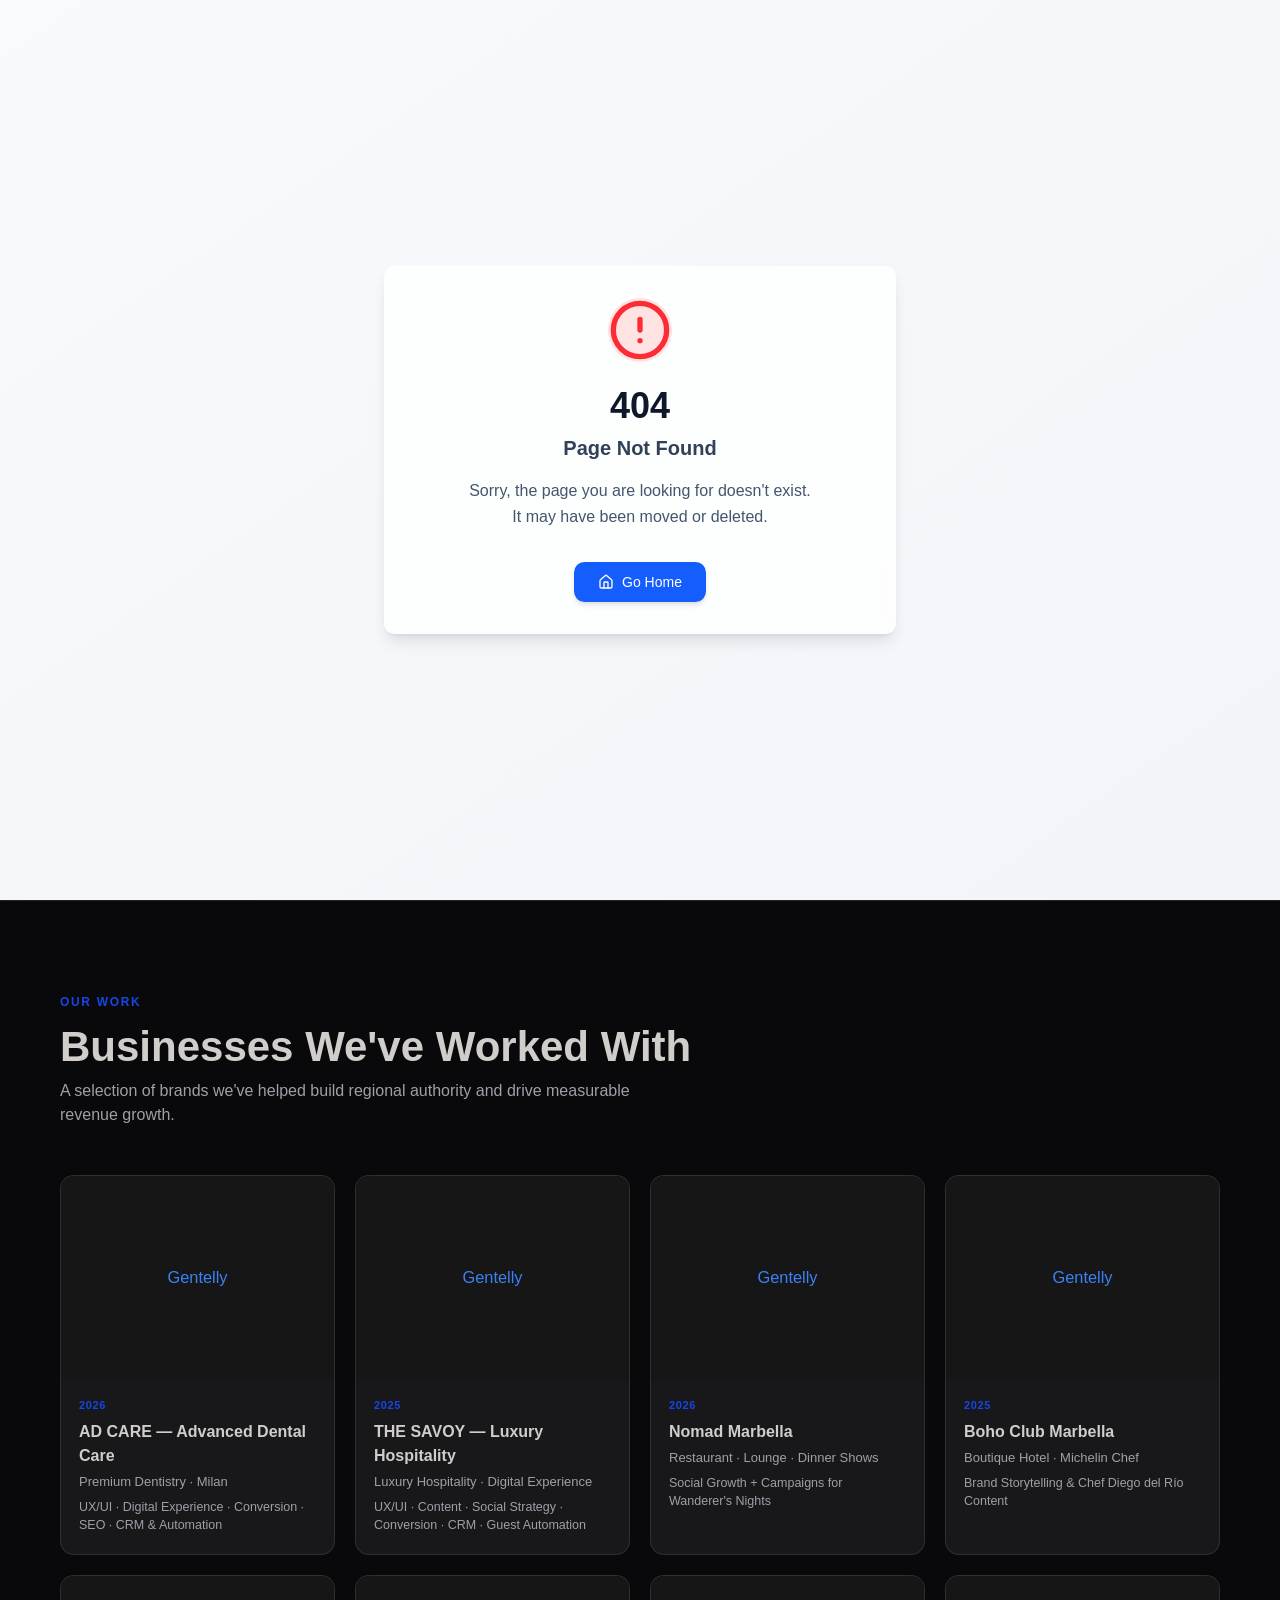
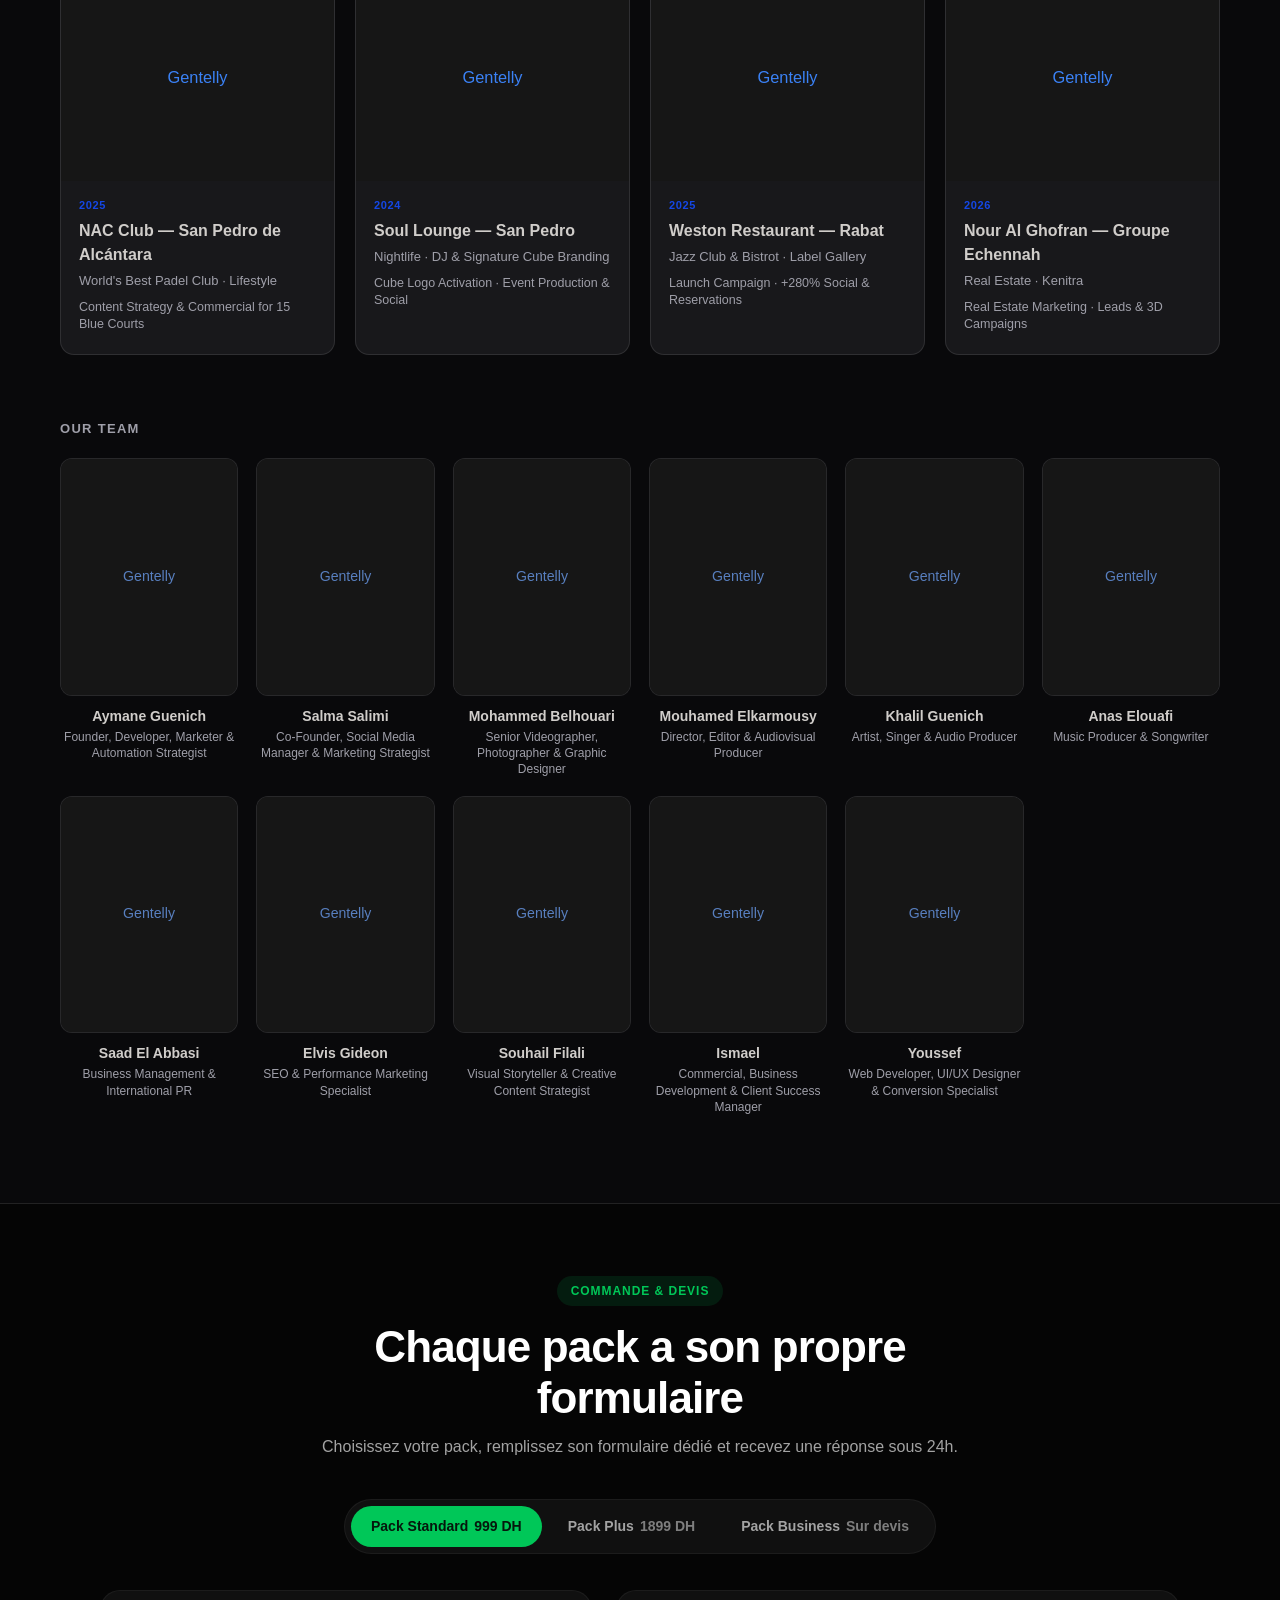
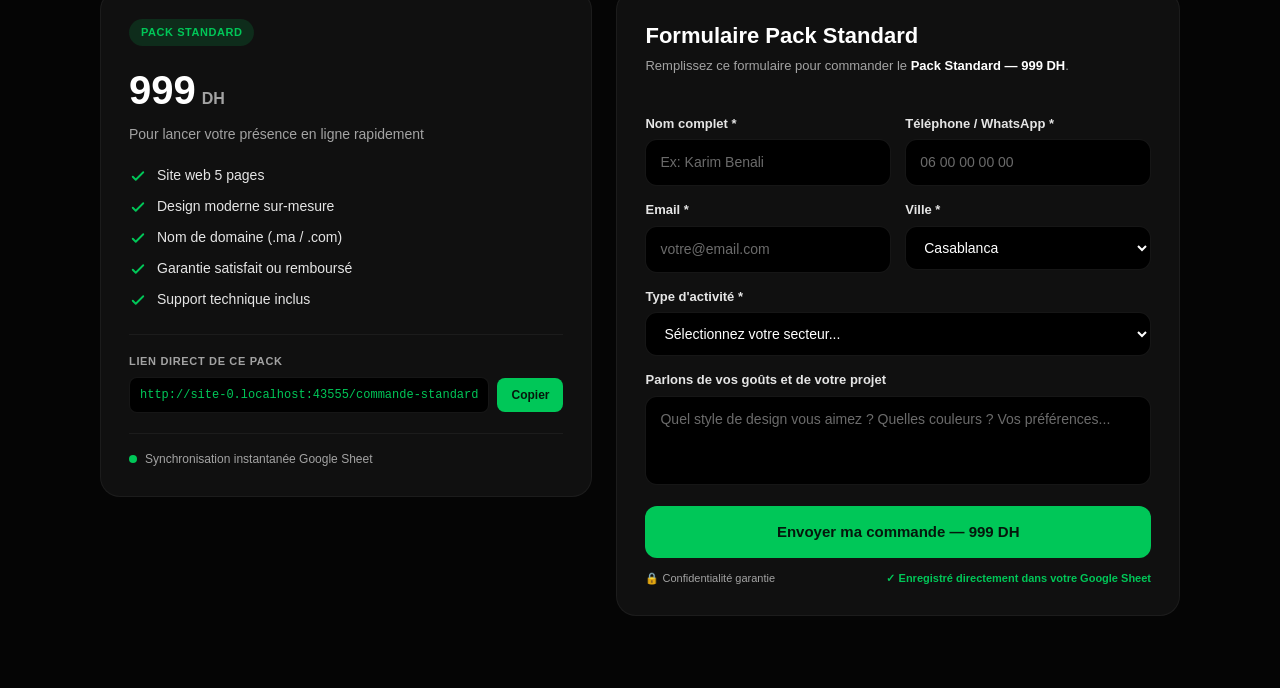
==== index.html @ 09209664 "Restore original Gentelly site design; add Portfolio & Team section (clients worked with + team memb" ====
<!doctype html>
<html lang="en">

  <head>
    <meta charset="UTF-8" />
    <meta
      name="viewport"
      content="width=device-width, initial-scale=1.0, maximum-scale=1" />
    <title>Gentelly | Regional Authority. Strategic Defense. Revenue Growth.</title>
    <meta name="description" content="Gentelly creates data-driven growth systems that help brands build regional authority and generate sustainable revenue." />
    <meta name="robots" content="index, follow" />
    <meta name="theme-color" content="#000000" />
    <link rel="canonical" href="https://gentelly.com/" data-gentelly-canonical="true" />

    <meta property="og:type" content="website" />
    <meta property="og:site_name" content="Gentelly" />
    <meta property="og:title" content="Gentelly | Regional Authority. Strategic Defense. Revenue Growth." />
    <meta property="og:description" content="Gentelly creates data-driven growth systems that help brands build regional authority and generate sustainable revenue." />
    <meta property="og:url" content="https://gentelly.com/" />
    <meta property="og:image" content="https://i.postimg.cc/6qsFKk1S/Design-sans-titre-(7).png" />

    <meta name="twitter:card" content="summary_large_image" />
    <meta name="twitter:title" content="Gentelly | Regional Authority. Strategic Defense. Revenue Growth." />
    <meta name="twitter:description" content="Gentelly creates data-driven growth systems that help brands build regional authority and generate sustainable revenue." />
    <meta name="twitter:image" content="https://i.postimg.cc/6qsFKk1S/Design-sans-titre-(7).png" />
    <script type="module" crossorigin src="/assets/index-enjgm6hn.js"></script>
    <link rel="stylesheet" crossorigin href="/assets/index-dgyjicn0.css">
    <link rel="stylesheet" href="/assets/commande.css">
    <link rel="stylesheet" href="/assets/gentelly-work.css">
  </head>

  <body>
    <div id="root"></div>
    <section id="gentelly-work">
      <div class="gw-inner">
        <span class="gw-eyebrow">Our Work</span>
        <h2>Businesses We've Worked With</h2>
        <p class="gw-sub">A selection of brands we've helped build regional authority and drive measurable revenue growth.</p>

        <div class="gw-portfolio-grid">
        <div class="gw-card">
          <div class="gw-card-img-wrap"><img src="https://placehold.co/800x600/17171a/9a9791?text=AD+CARE" alt="AD CARE — Advanced Dental Care" loading="lazy" referrerpolicy="no-referrer" onerror="this.onerror=null;this.src='data:image/svg+xml;utf8,%3Csvg xmlns=%22http://www.w3.org/2000/svg%22 width=%22400%22 height=%22400%22%3E%3Crect width=%22100%25%22 height=%22100%25%22 fill=%22%23161616%22/%3E%3Ctext x=%2250%25%22 y=%2250%25%22 fill=%22%233b82f6%22 font-family=%22sans-serif%22 font-size=%2224%22 text-anchor=%22middle%22 dominant-baseline=%22middle%22%3EGentelly%3C/text%3E%3C/svg%3E'" /></div>
          <div class="gw-card-body">
            <div class="gw-card-year">2026</div>
            <div class="gw-card-title">AD CARE — Advanced Dental Care</div>
            <div class="gw-card-category">Premium Dentistry · Milan</div>
            <div class="gw-card-result">UX/UI · Digital Experience · Conversion · SEO · CRM & Automation</div>
          </div>
        </div>
        <div class="gw-card">
          <div class="gw-card-img-wrap"><img src="https://drive.google.com/thumbnail?id=1fZjy1m8aOh2PmqhVRNoqa3xJN7rvN4kx&sz=w1200" alt="THE SAVOY — Luxury Hospitality" loading="lazy" referrerpolicy="no-referrer" onerror="this.onerror=null;this.src='data:image/svg+xml;utf8,%3Csvg xmlns=%22http://www.w3.org/2000/svg%22 width=%22400%22 height=%22400%22%3E%3Crect width=%22100%25%22 height=%22100%25%22 fill=%22%23161616%22/%3E%3Ctext x=%2250%25%22 y=%2250%25%22 fill=%22%233b82f6%22 font-family=%22sans-serif%22 font-size=%2224%22 text-anchor=%22middle%22 dominant-baseline=%22middle%22%3EGentelly%3C/text%3E%3C/svg%3E'" /></div>
          <div class="gw-card-body">
            <div class="gw-card-year">2025</div>
            <div class="gw-card-title">THE SAVOY — Luxury Hospitality</div>
            <div class="gw-card-category">Luxury Hospitality · Digital Experience</div>
            <div class="gw-card-result">UX/UI · Content · Social Strategy · Conversion · CRM · Guest Automation</div>
          </div>
        </div>
        <div class="gw-card">
          <div class="gw-card-img-wrap"><img src="https://drive.google.com/thumbnail?id=1CjN8Ij_5CdhzCQG6URtj4wXSC9aKRxpv&sz=w1200" alt="Nomad Marbella" loading="lazy" referrerpolicy="no-referrer" onerror="this.onerror=null;this.src='data:image/svg+xml;utf8,%3Csvg xmlns=%22http://www.w3.org/2000/svg%22 width=%22400%22 height=%22400%22%3E%3Crect width=%22100%25%22 height=%22100%25%22 fill=%22%23161616%22/%3E%3Ctext x=%2250%25%22 y=%2250%25%22 fill=%22%233b82f6%22 font-family=%22sans-serif%22 font-size=%2224%22 text-anchor=%22middle%22 dominant-baseline=%22middle%22%3EGentelly%3C/text%3E%3C/svg%3E'" /></div>
          <div class="gw-card-body">
            <div class="gw-card-year">2026</div>
            <div class="gw-card-title">Nomad Marbella</div>
            <div class="gw-card-category">Restaurant · Lounge · Dinner Shows</div>
            <div class="gw-card-result">Social Growth + Campaigns for Wanderer's Nights</div>
          </div>
        </div>
        <div class="gw-card">
          <div class="gw-card-img-wrap"><img src="https://drive.google.com/thumbnail?id=1JWAhGH8W5iexK4iSLkK_eW5RaS-ylxMM&sz=w1200" alt="Boho Club Marbella" loading="lazy" referrerpolicy="no-referrer" onerror="this.onerror=null;this.src='data:image/svg+xml;utf8,%3Csvg xmlns=%22http://www.w3.org/2000/svg%22 width=%22400%22 height=%22400%22%3E%3Crect width=%22100%25%22 height=%22100%25%22 fill=%22%23161616%22/%3E%3Ctext x=%2250%25%22 y=%2250%25%22 fill=%22%233b82f6%22 font-family=%22sans-serif%22 font-size=%2224%22 text-anchor=%22middle%22 dominant-baseline=%22middle%22%3EGentelly%3C/text%3E%3C/svg%3E'" /></div>
          <div class="gw-card-body">
            <div class="gw-card-year">2025</div>
            <div class="gw-card-title">Boho Club Marbella</div>
            <div class="gw-card-category">Boutique Hotel · Michelin Chef</div>
            <div class="gw-card-result">Brand Storytelling & Chef Diego del Río Content</div>
          </div>
        </div>
        <div class="gw-card">
          <div class="gw-card-img-wrap"><img src="https://drive.google.com/thumbnail?id=1kgHRdEJ6XZOaspn-hmMfgbQbRavtfqf3&sz=w1200" alt="NAC Club — San Pedro de Alcántara" loading="lazy" referrerpolicy="no-referrer" onerror="this.onerror=null;this.src='data:image/svg+xml;utf8,%3Csvg xmlns=%22http://www.w3.org/2000/svg%22 width=%22400%22 height=%22400%22%3E%3Crect width=%22100%25%22 height=%22100%25%22 fill=%22%23161616%22/%3E%3Ctext x=%2250%25%22 y=%2250%25%22 fill=%22%233b82f6%22 font-family=%22sans-serif%22 font-size=%2224%22 text-anchor=%22middle%22 dominant-baseline=%22middle%22%3EGentelly%3C/text%3E%3C/svg%3E'" /></div>
          <div class="gw-card-body">
            <div class="gw-card-year">2025</div>
            <div class="gw-card-title">NAC Club — San Pedro de Alcántara</div>
            <div class="gw-card-category">World's Best Padel Club · Lifestyle</div>
            <div class="gw-card-result">Content Strategy & Commercial for 15 Blue Courts</div>
          </div>
        </div>
        <div class="gw-card">
          <div class="gw-card-img-wrap"><img src="https://drive.google.com/thumbnail?id=1VdTF92Ykar-9dTr4lS1VMj7hAD4lz8Y1&sz=w1200" alt="Soul Lounge — San Pedro" loading="lazy" referrerpolicy="no-referrer" onerror="this.onerror=null;this.src='data:image/svg+xml;utf8,%3Csvg xmlns=%22http://www.w3.org/2000/svg%22 width=%22400%22 height=%22400%22%3E%3Crect width=%22100%25%22 height=%22100%25%22 fill=%22%23161616%22/%3E%3Ctext x=%2250%25%22 y=%2250%25%22 fill=%22%233b82f6%22 font-family=%22sans-serif%22 font-size=%2224%22 text-anchor=%22middle%22 dominant-baseline=%22middle%22%3EGentelly%3C/text%3E%3C/svg%3E'" /></div>
          <div class="gw-card-body">
            <div class="gw-card-year">2024</div>
            <div class="gw-card-title">Soul Lounge — San Pedro</div>
            <div class="gw-card-category">Nightlife · DJ & Signature Cube Branding</div>
            <div class="gw-card-result">Cube Logo Activation · Event Production & Social</div>
          </div>
        </div>
        <div class="gw-card">
          <div class="gw-card-img-wrap"><img src="https://placehold.co/800x600/17171a/9a9791?text=Weston" alt="Weston Restaurant — Rabat" loading="lazy" referrerpolicy="no-referrer" onerror="this.onerror=null;this.src='data:image/svg+xml;utf8,%3Csvg xmlns=%22http://www.w3.org/2000/svg%22 width=%22400%22 height=%22400%22%3E%3Crect width=%22100%25%22 height=%22100%25%22 fill=%22%23161616%22/%3E%3Ctext x=%2250%25%22 y=%2250%25%22 fill=%22%233b82f6%22 font-family=%22sans-serif%22 font-size=%2224%22 text-anchor=%22middle%22 dominant-baseline=%22middle%22%3EGentelly%3C/text%3E%3C/svg%3E'" /></div>
          <div class="gw-card-body">
            <div class="gw-card-year">2025</div>
            <div class="gw-card-title">Weston Restaurant — Rabat</div>
            <div class="gw-card-category">Jazz Club & Bistrot · Label Gallery</div>
            <div class="gw-card-result">Launch Campaign · +280% Social & Reservations</div>
          </div>
        </div>
        <div class="gw-card">
          <div class="gw-card-img-wrap"><img src="https://placehold.co/800x600/17171a/9a9791?text=Nour+Al+Ghofran" alt="Nour Al Ghofran — Groupe Echennah" loading="lazy" referrerpolicy="no-referrer" onerror="this.onerror=null;this.src='data:image/svg+xml;utf8,%3Csvg xmlns=%22http://www.w3.org/2000/svg%22 width=%22400%22 height=%22400%22%3E%3Crect width=%22100%25%22 height=%22100%25%22 fill=%22%23161616%22/%3E%3Ctext x=%2250%25%22 y=%2250%25%22 fill=%22%233b82f6%22 font-family=%22sans-serif%22 font-size=%2224%22 text-anchor=%22middle%22 dominant-baseline=%22middle%22%3EGentelly%3C/text%3E%3C/svg%3E'" /></div>
          <div class="gw-card-body">
            <div class="gw-card-year">2026</div>
            <div class="gw-card-title">Nour Al Ghofran — Groupe Echennah</div>
            <div class="gw-card-category">Real Estate · Kenitra</div>
            <div class="gw-card-result">Real Estate Marketing · Leads & 3D Campaigns</div>
          </div>
        </div>
        </div>

        <div class="gw-section-label" style="margin-top:64px;">Our Team</div>
        <div class="gw-team-grid">
        <div class="gw-team-card">
          <div class="gw-team-photo-wrap"><img src="https://drive.google.com/thumbnail?id=1ZqdxSysmRbHSYN3exCYmg8ISC1XQk25S&sz=w800" alt="Aymane Guenich" loading="lazy" referrerpolicy="no-referrer" onerror="this.onerror=null;this.src='data:image/svg+xml;utf8,%3Csvg xmlns=%22http://www.w3.org/2000/svg%22 width=%22400%22 height=%22400%22%3E%3Crect width=%22100%25%22 height=%22100%25%22 fill=%22%23161616%22/%3E%3Ctext x=%2250%25%22 y=%2250%25%22 fill=%22%233b82f6%22 font-family=%22sans-serif%22 font-size=%2224%22 text-anchor=%22middle%22 dominant-baseline=%22middle%22%3EGentelly%3C/text%3E%3C/svg%3E'" /></div>
          <div class="gw-team-name">Aymane Guenich</div>
          <div class="gw-team-role">Founder, Developer, Marketer & Automation Strategist</div>
        </div>
        <div class="gw-team-card">
          <div class="gw-team-photo-wrap"><img src="https://drive.google.com/thumbnail?id=17CrGfhl3wnrGe_aqXrIhiZXzLXm7-Zu7&sz=w800" alt="Salma Salimi" loading="lazy" referrerpolicy="no-referrer" onerror="this.onerror=null;this.src='data:image/svg+xml;utf8,%3Csvg xmlns=%22http://www.w3.org/2000/svg%22 width=%22400%22 height=%22400%22%3E%3Crect width=%22100%25%22 height=%22100%25%22 fill=%22%23161616%22/%3E%3Ctext x=%2250%25%22 y=%2250%25%22 fill=%22%233b82f6%22 font-family=%22sans-serif%22 font-size=%2224%22 text-anchor=%22middle%22 dominant-baseline=%22middle%22%3EGentelly%3C/text%3E%3C/svg%3E'" /></div>
          <div class="gw-team-name">Salma Salimi</div>
          <div class="gw-team-role">Co-Founder, Social Media Manager & Marketing Strategist</div>
        </div>
        <div class="gw-team-card">
          <div class="gw-team-photo-wrap"><img src="https://drive.google.com/thumbnail?id=1OGlFKLkbQq_BfIafsMULafPZJY7b3_Wf&sz=w800" alt="Mohammed Belhouari" loading="lazy" referrerpolicy="no-referrer" onerror="this.onerror=null;this.src='data:image/svg+xml;utf8,%3Csvg xmlns=%22http://www.w3.org/2000/svg%22 width=%22400%22 height=%22400%22%3E%3Crect width=%22100%25%22 height=%22100%25%22 fill=%22%23161616%22/%3E%3Ctext x=%2250%25%22 y=%2250%25%22 fill=%22%233b82f6%22 font-family=%22sans-serif%22 font-size=%2224%22 text-anchor=%22middle%22 dominant-baseline=%22middle%22%3EGentelly%3C/text%3E%3C/svg%3E'" /></div>
          <div class="gw-team-name">Mohammed Belhouari</div>
          <div class="gw-team-role">Senior Videographer, Photographer & Graphic Designer</div>
        </div>
        <div class="gw-team-card">
          <div class="gw-team-photo-wrap"><img src="https://drive.google.com/thumbnail?id=1YOeXA82PTKfOPW55vSJMmovX13QFgyyw&sz=w800" alt="Mouhamed Elkarmousy" loading="lazy" referrerpolicy="no-referrer" onerror="this.onerror=null;this.src='data:image/svg+xml;utf8,%3Csvg xmlns=%22http://www.w3.org/2000/svg%22 width=%22400%22 height=%22400%22%3E%3Crect width=%22100%25%22 height=%22100%25%22 fill=%22%23161616%22/%3E%3Ctext x=%2250%25%22 y=%2250%25%22 fill=%22%233b82f6%22 font-family=%22sans-serif%22 font-size=%2224%22 text-anchor=%22middle%22 dominant-baseline=%22middle%22%3EGentelly%3C/text%3E%3C/svg%3E'" /></div>
          <div class="gw-team-name">Mouhamed Elkarmousy</div>
          <div class="gw-team-role">Director, Editor & Audiovisual Producer</div>
        </div>
        <div class="gw-team-card">
          <div class="gw-team-photo-wrap"><img src="https://drive.google.com/thumbnail?id=19xtE_ZA0ZI6GyijP-SUK4uhaRGng99yt&sz=w800" alt="Khalil Guenich" loading="lazy" referrerpolicy="no-referrer" onerror="this.onerror=null;this.src='data:image/svg+xml;utf8,%3Csvg xmlns=%22http://www.w3.org/2000/svg%22 width=%22400%22 height=%22400%22%3E%3Crect width=%22100%25%22 height=%22100%25%22 fill=%22%23161616%22/%3E%3Ctext x=%2250%25%22 y=%2250%25%22 fill=%22%233b82f6%22 font-family=%22sans-serif%22 font-size=%2224%22 text-anchor=%22middle%22 dominant-baseline=%22middle%22%3EGentelly%3C/text%3E%3C/svg%3E'" /></div>
          <div class="gw-team-name">Khalil Guenich</div>
          <div class="gw-team-role">Artist, Singer & Audio Producer</div>
        </div>
        <div class="gw-team-card">
          <div class="gw-team-photo-wrap"><img src="https://drive.google.com/thumbnail?id=1Dz7w-0aQg6C4DswASRM9kwWO6P1y45NN&sz=w800" alt="Anas Elouafi" loading="lazy" referrerpolicy="no-referrer" onerror="this.onerror=null;this.src='data:image/svg+xml;utf8,%3Csvg xmlns=%22http://www.w3.org/2000/svg%22 width=%22400%22 height=%22400%22%3E%3Crect width=%22100%25%22 height=%22100%25%22 fill=%22%23161616%22/%3E%3Ctext x=%2250%25%22 y=%2250%25%22 fill=%22%233b82f6%22 font-family=%22sans-serif%22 font-size=%2224%22 text-anchor=%22middle%22 dominant-baseline=%22middle%22%3EGentelly%3C/text%3E%3C/svg%3E'" /></div>
          <div class="gw-team-name">Anas Elouafi</div>
          <div class="gw-team-role">Music Producer & Songwriter</div>
        </div>
        <div class="gw-team-card">
          <div class="gw-team-photo-wrap"><img src="https://drive.google.com/thumbnail?id=1yRqcjUm1QiSTibhinNhVramIWDsC6BV1&sz=w800" alt="Saad El Abbasi" loading="lazy" referrerpolicy="no-referrer" onerror="this.onerror=null;this.src='data:image/svg+xml;utf8,%3Csvg xmlns=%22http://www.w3.org/2000/svg%22 width=%22400%22 height=%22400%22%3E%3Crect width=%22100%25%22 height=%22100%25%22 fill=%22%23161616%22/%3E%3Ctext x=%2250%25%22 y=%2250%25%22 fill=%22%233b82f6%22 font-family=%22sans-serif%22 font-size=%2224%22 text-anchor=%22middle%22 dominant-baseline=%22middle%22%3EGentelly%3C/text%3E%3C/svg%3E'" /></div>
          <div class="gw-team-name">Saad El Abbasi</div>
          <div class="gw-team-role">Business Management & International PR</div>
        </div>
        <div class="gw-team-card">
          <div class="gw-team-photo-wrap"><img src="https://images.pexels.com/photos/22064148/pexels-photo-22064148.jpeg?auto=compress&cs=tinysrgb&fit=crop&h=1200&w=800" alt="Elvis Gideon" loading="lazy" referrerpolicy="no-referrer" onerror="this.onerror=null;this.src='data:image/svg+xml;utf8,%3Csvg xmlns=%22http://www.w3.org/2000/svg%22 width=%22400%22 height=%22400%22%3E%3Crect width=%22100%25%22 height=%22100%25%22 fill=%22%23161616%22/%3E%3Ctext x=%2250%25%22 y=%2250%25%22 fill=%22%233b82f6%22 font-family=%22sans-serif%22 font-size=%2224%22 text-anchor=%22middle%22 dominant-baseline=%22middle%22%3EGentelly%3C/text%3E%3C/svg%3E'" /></div>
          <div class="gw-team-name">Elvis Gideon</div>
          <div class="gw-team-role">SEO & Performance Marketing Specialist</div>
        </div>
        <div class="gw-team-card">
          <div class="gw-team-photo-wrap"><img src="https://drive.google.com/thumbnail?id=1Dzo781WVeYrF6DpRoRH0vcC-zDrGRxyf&sz=w800" alt="Souhail Filali" loading="lazy" referrerpolicy="no-referrer" onerror="this.onerror=null;this.src='data:image/svg+xml;utf8,%3Csvg xmlns=%22http://www.w3.org/2000/svg%22 width=%22400%22 height=%22400%22%3E%3Crect width=%22100%25%22 height=%22100%25%22 fill=%22%23161616%22/%3E%3Ctext x=%2250%25%22 y=%2250%25%22 fill=%22%233b82f6%22 font-family=%22sans-serif%22 font-size=%2224%22 text-anchor=%22middle%22 dominant-baseline=%22middle%22%3EGentelly%3C/text%3E%3C/svg%3E'" /></div>
          <div class="gw-team-name">Souhail Filali</div>
          <div class="gw-team-role">Visual Storyteller & Creative Content Strategist</div>
        </div>
        <div class="gw-team-card">
          <div class="gw-team-photo-wrap"><img src="https://images.pexels.com/photos/13773308/pexels-photo-13773308.jpeg?auto=compress&cs=tinysrgb&fit=crop&h=1200&w=800" alt="Ismael" loading="lazy" referrerpolicy="no-referrer" onerror="this.onerror=null;this.src='data:image/svg+xml;utf8,%3Csvg xmlns=%22http://www.w3.org/2000/svg%22 width=%22400%22 height=%22400%22%3E%3Crect width=%22100%25%22 height=%22100%25%22 fill=%22%23161616%22/%3E%3Ctext x=%2250%25%22 y=%2250%25%22 fill=%22%233b82f6%22 font-family=%22sans-serif%22 font-size=%2224%22 text-anchor=%22middle%22 dominant-baseline=%22middle%22%3EGentelly%3C/text%3E%3C/svg%3E'" /></div>
          <div class="gw-team-name">Ismael</div>
          <div class="gw-team-role">Commercial, Business Development & Client Success Manager</div>
        </div>
        <div class="gw-team-card">
          <div class="gw-team-photo-wrap"><img src="https://i.postimg.cc/Y4087yTw/Chat-GPT-Image-Sep-14-2026-10-22-29-PM.png" alt="Youssef" loading="lazy" referrerpolicy="no-referrer" onerror="this.onerror=null;this.src='data:image/svg+xml;utf8,%3Csvg xmlns=%22http://www.w3.org/2000/svg%22 width=%22400%22 height=%22400%22%3E%3Crect width=%22100%25%22 height=%22100%25%22 fill=%22%23161616%22/%3E%3Ctext x=%2250%25%22 y=%2250%25%22 fill=%22%233b82f6%22 font-family=%22sans-serif%22 font-size=%2224%22 text-anchor=%22middle%22 dominant-baseline=%22middle%22%3EGentelly%3C/text%3E%3C/svg%3E'" /></div>
          <div class="gw-team-name">Youssef</div>
          <div class="gw-team-role">Web Developer, UI/UX Designer & Conversion Specialist</div>
        </div>
        </div>
      </div>
    </section>
    <section id="commande"></section>
    <script src="/assets/commande.js"></script>
  </body>

</html>
---- assets/index-dgyjicn0.css ----
@layer properties{@supports (((-webkit-hyphens:none)) and (not (margin-trim:inline))) or ((-moz-orient:inline) and (not (color:rgb(from red r g b)))){*,:before,:after,::backdrop{--tw-translate-x:0;--tw-translate-y:0;--tw-translate-z:0;--tw-scale-x:1;--tw-scale-y:1;--tw-scale-z:1;--tw-rotate-x:initial;--tw-rotate-y:initial;--tw-rotate-z:initial;--tw-skew-x:initial;--tw-skew-y:initial;--tw-space-y-reverse:0;--tw-space-x-reverse:0;--tw-border-style:solid;--tw-gradient-position:initial;--tw-gradient-from:#0000;--tw-gradient-via:#0000;--tw-gradient-to:#0000;--tw-gradient-stops:initial;--tw-gradient-via-stops:initial;--tw-gradient-from-position:0%;--tw-gradient-via-position:50%;--tw-gradient-to-position:100%;--tw-leading:initial;--tw-font-weight:initial;--tw-tracking:initial;--tw-ordinal:initial;--tw-slashed-zero:initial;--tw-numeric-figure:initial;--tw-numeric-spacing:initial;--tw-numeric-fraction:initial;--tw-shadow:0 0 #0000;--tw-shadow-color:initial;--tw-shadow-alpha:100%;--tw-inset-shadow:0 0 #0000;--tw-inset-shadow-color:initial;--tw-inset-shadow-alpha:100%;--tw-ring-color:initial;--tw-ring-shadow:0 0 #0000;--tw-inset-ring-color:initial;--tw-inset-ring-shadow:0 0 #0000;--tw-ring-inset:initial;--tw-ring-offset-width:0px;--tw-ring-offset-color:#fff;--tw-ring-offset-shadow:0 0 #0000;--tw-outline-style:solid;--tw-blur:initial;--tw-brightness:initial;--tw-contrast:initial;--tw-grayscale:initial;--tw-hue-rotate:initial;--tw-invert:initial;--tw-opacity:initial;--tw-saturate:initial;--tw-sepia:initial;--tw-drop-shadow:initial;--tw-drop-shadow-color:initial;--tw-drop-shadow-alpha:100%;--tw-drop-shadow-size:initial;--tw-backdrop-blur:initial;--tw-backdrop-brightness:initial;--tw-backdrop-contrast:initial;--tw-backdrop-grayscale:initial;--tw-backdrop-hue-rotate:initial;--tw-backdrop-invert:initial;--tw-backdrop-opacity:initial;--tw-backdrop-saturate:initial;--tw-backdrop-sepia:initial;--tw-duration:initial;--tw-ease:initial;--tw-content:"";--tw-animation-delay:0s;--tw-animation-direction:normal;--tw-animation-duration:initial;--tw-animation-fill-mode:none;--tw-animation-iteration-count:1;--tw-enter-blur:0;--tw-enter-opacity:1;--tw-enter-rotate:0;--tw-enter-scale:1;--tw-enter-translate-x:0;--tw-enter-translate-y:0;--tw-exit-blur:0;--tw-exit-opacity:1;--tw-exit-rotate:0;--tw-exit-scale:1;--tw-exit-translate-x:0;--tw-exit-translate-y:0}}}@layer theme{:root,:host{--font-sans:-apple-system, BlinkMacSystemFont, "Segoe UI", Roboto, "Helvetica Neue", "Noto Sans", Arial, sans-serif, "Apple Color Emoji", "Segoe UI Emoji", "Segoe UI Symbol", "Noto Color Emoji";--font-mono:ui-monospace, SFMono-Regular, Menlo, Monaco, Consolas, "Liberation Mono", "Courier New", monospace;--color-red-100:oklch(93.6% .032 17.717);--color-red-300:oklch(80.8% .114 19.571);--color-red-400:oklch(70.4% .191 22.216);--color-red-500:oklch(63.7% .237 25.331);--color-red-600:oklch(57.7% .245 27.325);--color-red-700:oklch(50.5% .213 27.518);--color-red-800:oklch(44.4% .177 26.899);--color-red-900:oklch(39.6% .141 25.723);--color-red-950:oklch(25.8% .092 26.042);--color-orange-400:oklch(75% .183 55.934);--color-orange-500:oklch(70.5% .213 47.604);--color-yellow-400:oklch(85.2% .199 91.936);--color-yellow-500:oklch(79.5% .184 86.047);--color-green-300:oklch(87.1% .15 154.449);--color-green-400:oklch(79.2% .209 151.711);--color-green-500:oklch(72.3% .219 149.579);--color-green-600:oklch(62.7% .194 149.214);--color-green-700:oklch(52.7% .154 150.069);--color-green-900:oklch(39.3% .095 152.535);--color-emerald-400:oklch(76.5% .177 163.223);--color-emerald-500:oklch(69.6% .17 162.48);--color-teal-500:oklch(70.4% .14 182.503);--color-cyan-400:oklch(78.9% .154 211.53);--color-cyan-500:oklch(71.5% .143 215.221);--color-blue-50:oklch(97% .014 254.604);--color-blue-300:oklch(80.9% .105 251.813);--color-blue-400:oklch(70.7% .165 254.624);--color-blue-500:oklch(62.3% .214 259.815);--color-blue-600:oklch(54.6% .245 262.881);--color-blue-700:oklch(48.8% .243 264.376);--color-blue-800:oklch(42.4% .199 265.638);--color-purple-400:oklch(71.4% .203 305.504);--color-purple-500:oklch(62.7% .265 303.9);--color-purple-600:oklch(55.8% .288 302.321);--color-pink-400:oklch(71.8% .202 349.761);--color-pink-500:oklch(65.6% .241 354.308);--color-pink-600:oklch(59.2% .249 .584);--color-slate-50:oklch(98.4% .003 247.858);--color-slate-100:oklch(96.8% .007 247.896);--color-slate-200:oklch(92.9% .013 255.508);--color-slate-400:oklch(70.4% .04 256.788);--color-slate-600:oklch(44.6% .043 257.281);--color-slate-700:oklch(37.2% .044 257.287);--color-slate-800:oklch(27.9% .041 260.031);--color-slate-900:oklch(20.8% .042 265.755);--color-gray-100:oklch(96.7% .003 264.542);--color-zinc-50:oklch(98.5% 0 none);--color-zinc-100:oklch(96.7% .001 286.375);--color-zinc-200:oklch(92% .004 286.32);--color-zinc-700:oklch(37% .013 285.805);--color-zinc-800:oklch(27.4% .006 286.033);--color-zinc-900:oklch(21% .006 285.885);--color-neutral-50:oklch(98.5% 0 none);--color-neutral-100:oklch(97% 0 none);--color-neutral-200:oklch(92.2% 0 none);--color-neutral-300:oklch(87% 0 none);--color-neutral-400:oklch(70.8% 0 none);--color-neutral-500:oklch(55.6% 0 none);--color-neutral-600:oklch(43.9% 0 none);--color-neutral-700:oklch(37.1% 0 none);--color-neutral-800:oklch(26.9% 0 none);--color-neutral-900:oklch(20.5% 0 none);--color-neutral-950:oklch(14.5% 0 none);--color-black:#000;--color-white:#fff;--spacing:.25rem;--container-xs:20rem;--container-sm:24rem;--container-md:28rem;--container-lg:32rem;--container-xl:36rem;--container-2xl:42rem;--container-3xl:48rem;--container-4xl:56rem;--container-5xl:64rem;--container-6xl:72rem;--container-7xl:80rem;--text-xs:.75rem;--text-xs--line-height:calc(1 / .75);--text-sm:.875rem;--text-sm--line-height:calc(1.25 / .875);--text-base:1rem;--text-base--line-height: 1.5 ;--text-lg:1.125rem;--text-lg--line-height:calc(1.75 / 1.125);--text-xl:1.25rem;--text-xl--line-height:calc(1.75 / 1.25);--text-2xl:1.5rem;--text-2xl--line-height:calc(2 / 1.5);--text-3xl:1.875rem;--text-3xl--line-height: 1.2 ;--text-4xl:2.25rem;--text-4xl--line-height:calc(2.5 / 2.25);--text-5xl:3rem;--text-5xl--line-height:1;--text-6xl:3.75rem;--text-6xl--line-height:1;--text-7xl:4.5rem;--text-7xl--line-height:1;--font-weight-normal:400;--font-weight-medium:500;--font-weight-semibold:600;--font-weight-bold:700;--font-weight-extrabold:800;--tracking-tight:-.025em;--tracking-wider:.05em;--tracking-widest:.1em;--leading-tight:1.25;--leading-snug:1.375;--leading-normal:1.5;--leading-relaxed:1.625;--radius-xs:.125rem;--radius-2xl:1rem;--ease-in-out:cubic-bezier(.4, 0, .2, 1);--animate-spin:spin 1s linear infinite;--animate-ping:ping 1s cubic-bezier(0, 0, .2, 1) infinite;--animate-pulse:pulse 2s cubic-bezier(.4, 0, .6, 1) infinite;--animate-bounce:bounce 1s infinite;--blur-sm:8px;--blur-md:12px;--blur-lg:16px;--blur-xl:24px;--blur-2xl:40px;--aspect-video:16 / 9;--default-transition-duration:.15s;--default-transition-timing-function:cubic-bezier(.4, 0, .2, 1);--default-font-family:var(--font-sans);--default-mono-font-family:var(--font-mono);--color-border:var(--border)}}@layer base{*,:after,:before,::backdrop{box-sizing:border-box;border:0 solid;margin:0;padding:0}::file-selector-button{box-sizing:border-box;border:0 solid;margin:0;padding:0}html,:host{-webkit-text-size-adjust:100%;tab-size:4;line-height:1.5;font-family:var(--default-font-family,-apple-system, BlinkMacSystemFont, "Segoe UI", Roboto, "Helvetica Neue", "Noto Sans", Arial, sans-serif, "Apple Color Emoji", "Segoe UI Emoji", "Segoe UI Symbol", "Noto Color Emoji");font-feature-settings:var(--default-font-feature-settings,normal);font-variation-settings:var(--default-font-variation-settings,normal);-webkit-tap-highlight-color:transparent}hr{height:0;color:inherit;border-top-width:1px}abbr:where([title]){-webkit-text-decoration:underline dotted;text-decoration:underline dotted}h1,h2,h3,h4,h5,h6{font-size:inherit;font-weight:inherit}a{color:inherit;-webkit-text-decoration:inherit;text-decoration:inherit}b,strong{font-weight:bolder}code,kbd,samp,pre{font-family:var(--default-mono-font-family,ui-monospace, SFMono-Regular, Menlo, Monaco, Consolas, "Liberation Mono", "Courier New", monospace);font-feature-settings:var(--default-mono-font-feature-settings,normal);font-variation-settings:var(--default-mono-font-variation-settings,normal);font-size:1em}small{font-size:80%}sub,sup{vertical-align:baseline;font-size:75%;line-height:0;position:relative}sub{bottom:-.25em}sup{top:-.5em}table{text-indent:0;border-color:inherit;border-collapse:collapse}:-moz-focusring:where(:not(iframe)){outline:auto}progress{vertical-align:baseline}summary{display:list-item}ol,ul,menu{list-style:none}img,svg,video,canvas,audio,iframe,embed,object{vertical-align:middle;display:block}img,video{max-width:100%;height:auto}button,input,select,optgroup,textarea{font:inherit;font-feature-settings:inherit;font-variation-settings:inherit;letter-spacing:inherit;color:inherit;opacity:1;background-color:#0000;border-radius:0}::file-selector-button{font:inherit;font-feature-settings:inherit;font-variation-settings:inherit;letter-spacing:inherit;color:inherit;opacity:1;background-color:#0000;border-radius:0}:where(select:is([multiple],[size])) optgroup{font-weight:bolder}:where(select:is([multiple],[size])) optgroup option{padding-inline-start:20px}::file-selector-button{margin-inline-end:4px}::placeholder{opacity:1}@supports (not ((-webkit-appearance:-apple-pay-button))) or (contain-intrinsic-size:1px){::placeholder{color:currentColor}@supports (color:color-mix(in lab,red,red)){::placeholder{color:color-mix(in oklab,currentcolor 50%,transparent)}}}textarea{resize:vertical}::-webkit-search-decoration{-webkit-appearance:none}::-webkit-date-and-time-value{min-height:1lh;text-align:inherit}::-webkit-datetime-edit{display:inline-flex}::-webkit-datetime-edit-fields-wrapper{padding:0}::-webkit-datetime-edit{padding-block:0}::-webkit-datetime-edit-year-field{padding-block:0}::-webkit-datetime-edit-month-field{padding-block:0}::-webkit-datetime-edit-day-field{padding-block:0}::-webkit-datetime-edit-hour-field{padding-block:0}::-webkit-datetime-edit-minute-field{padding-block:0}::-webkit-datetime-edit-second-field{padding-block:0}::-webkit-datetime-edit-millisecond-field{padding-block:0}::-webkit-datetime-edit-meridiem-field{padding-block:0}::-webkit-calendar-picker-indicator{line-height:1}:-moz-ui-invalid{box-shadow:none}button,input:where([type=button],[type=reset],[type=submit]){appearance:button}::file-selector-button{appearance:button}::-webkit-inner-spin-button{height:auto}::-webkit-outer-spin-button{height:auto}[hidden]:where(:not([hidden=until-found])){display:none!important}*{border-color:var(--border);outline-color:var(--ring)}@supports (color:color-mix(in lab,red,red)){*{outline-color:color-mix(in oklab,var(--ring) 50%,transparent)}}body{background-color:var(--background);color:var(--foreground)}button:not(:disabled),[role=button]:not([aria-disabled=true]),[type=button]:not(:disabled),[type=submit]:not(:disabled),[type=reset]:not(:disabled),a[href],select:not(:disabled),input[type=checkbox]:not(:disabled),input[type=radio]:not(:disabled){cursor:pointer}}@layer components{.container{width:100%;margin-left:auto;margin-right:auto;padding-left:1rem;padding-right:1rem}.flex{min-width:0;min-height:0}@media(min-width:640px){.container{padding-left:1.5rem;padding-right:1.5rem}}@media(min-width:1024px){.container{max-width:1280px;padding-left:2rem;padding-right:2rem}}}@layer utilities{.\@container\/field-group{container:field-group/inline-size}.pointer-events-none{pointer-events:none}.invisible{visibility:hidden}.visible{visibility:visible}.sr-only{clip-path:inset(50%);white-space:nowrap;border-width:0;width:1px;height:1px;margin:-1px;padding:0;position:absolute;overflow:hidden}.absolute{position:absolute}.fixed{position:fixed}.relative{position:relative}.static{position:static}.sticky{position:sticky}.-inset-1{inset:calc(var(--spacing) * -1)}.inset-0{inset:0}.inset-x-0{inset-inline:0}.inset-y-0{inset-block:0}.-top-3{top:calc(var(--spacing) * -3)}.-top-12{top:calc(var(--spacing) * -12)}.-top-40{top:calc(var(--spacing) * -40)}.top-0{top:0}.top-1\.5{top:calc(var(--spacing) * 1.5)}.top-1\/2{top:50%}.top-3\.5{top:calc(var(--spacing) * 3.5)}.top-4{top:calc(var(--spacing) * 4)}.top-6{top:calc(var(--spacing) * 6)}.top-10{top:calc(var(--spacing) * 10)}.top-12{top:calc(var(--spacing) * 12)}.top-20{top:calc(var(--spacing) * 20)}.top-\[1px\]{top:1px}.top-\[50\%\]{top:50%}.top-\[60\%\]{top:60%}.top-full{top:100%}.-right-12{right:calc(var(--spacing) * -12)}.right-0{right:0}.right-1{right:var(--spacing)}.right-2{right:calc(var(--spacing) * 2)}.right-3{right:calc(var(--spacing) * 3)}.right-4{right:calc(var(--spacing) * 4)}.right-5{right:calc(var(--spacing) * 5)}.right-6{right:calc(var(--spacing) * 6)}.-bottom-12{bottom:calc(var(--spacing) * -12)}.bottom-0{bottom:0}.bottom-4{bottom:calc(var(--spacing) * 4)}.bottom-5{bottom:calc(var(--spacing) * 5)}.bottom-6{bottom:calc(var(--spacing) * 6)}.bottom-10{bottom:calc(var(--spacing) * 10)}.-left-12{left:calc(var(--spacing) * -12)}.left-0{left:0}.left-1\/2{left:50%}.left-2{left:calc(var(--spacing) * 2)}.left-4{left:calc(var(--spacing) * 4)}.left-\[50\%\]{left:50%}.isolate{isolation:isolate}.z-0{z-index:0}.z-10{z-index:10}.z-20{z-index:20}.z-40{z-index:40}.z-50{z-index:50}.z-\[1\]{z-index:1}.z-\[60\]{z-index:60}.z-\[200\]{z-index:200}.z-\[2000\]{z-index:2000}.z-\[2100\]{z-index:2100}.z-\[3000\]{z-index:3000}.order-first{order:-9999}.order-last{order:9999}.col-start-2{grid-column-start:2}.container{width:100%}@media(min-width:40rem){.container{max-width:40rem}}@media(min-width:48rem){.container{max-width:48rem}}@media(min-width:64rem){.container{max-width:64rem}}@media(min-width:80rem){.container{max-width:80rem}}@media(min-width:96rem){.container{max-width:96rem}}.\!m-0{margin:0!important}.-mx-1{margin-inline:calc(var(--spacing) * -1)}.-mx-4{margin-inline:calc(var(--spacing) * -4)}.mx-1{margin-inline:var(--spacing)}.mx-2{margin-inline:calc(var(--spacing) * 2)}.mx-3\.5{margin-inline:calc(var(--spacing) * 3.5)}.mx-4{margin-inline:calc(var(--spacing) * 4)}.mx-auto{margin-inline:auto}.-my-2{margin-block:calc(var(--spacing) * -2)}.my-0{margin-block:0}.my-0\.5{margin-block:calc(var(--spacing) * .5)}.my-1{margin-block:var(--spacing)}.-mt-0\.5{margin-top:calc(var(--spacing) * -.5)}.-mt-4{margin-top:calc(var(--spacing) * -4)}.-mt-12{margin-top:calc(var(--spacing) * -12)}.mt-1{margin-top:var(--spacing)}.mt-1\.5{margin-top:calc(var(--spacing) * 1.5)}.mt-2{margin-top:calc(var(--spacing) * 2)}.mt-3{margin-top:calc(var(--spacing) * 3)}.mt-4{margin-top:calc(var(--spacing) * 4)}.mt-6{margin-top:calc(var(--spacing) * 6)}.mt-8{margin-top:calc(var(--spacing) * 8)}.mt-10{margin-top:calc(var(--spacing) * 10)}.mt-12{margin-top:calc(var(--spacing) * 12)}.mt-20{margin-top:calc(var(--spacing) * 20)}.mt-auto{margin-top:auto}.mr-1{margin-right:var(--spacing)}.mr-2{margin-right:calc(var(--spacing) * 2)}.mr-3{margin-right:calc(var(--spacing) * 3)}.mb-1{margin-bottom:var(--spacing)}.mb-2{margin-bottom:calc(var(--spacing) * 2)}.mb-3{margin-bottom:calc(var(--spacing) * 3)}.mb-4{margin-bottom:calc(var(--spacing) * 4)}.mb-6{margin-bottom:calc(var(--spacing) * 6)}.mb-8{margin-bottom:calc(var(--spacing) * 8)}.mb-10{margin-bottom:calc(var(--spacing) * 10)}.mb-12{margin-bottom:calc(var(--spacing) * 12)}.mb-16{margin-bottom:calc(var(--spacing) * 16)}.-ml-4{margin-left:calc(var(--spacing) * -4)}.ml-1{margin-left:var(--spacing)}.ml-2{margin-left:calc(var(--spacing) * 2)}.ml-3{margin-left:calc(var(--spacing) * 3)}.ml-4{margin-left:calc(var(--spacing) * 4)}.ml-auto{margin-left:auto}.line-clamp-1{-webkit-line-clamp:1;-webkit-box-orient:vertical;display:-webkit-box;overflow:hidden}.line-clamp-2{-webkit-line-clamp:2;-webkit-box-orient:vertical;display:-webkit-box;overflow:hidden}.line-clamp-3{-webkit-line-clamp:3;-webkit-box-orient:vertical;display:-webkit-box;overflow:hidden}.block{display:block}.flex{display:flex}.flow-root{display:flow-root}.grid{display:grid}.hidden{display:none}.inline{display:inline}.inline-flex{display:inline-flex}.table{display:table}.table-caption{display:table-caption}.table-cell{display:table-cell}.table-row{display:table-row}.field-sizing-content{field-sizing:content}.aspect-\[3\/4\]{aspect-ratio:3/4}.aspect-square{aspect-ratio:1}.aspect-video{aspect-ratio:var(--aspect-video)}.size-\(--cell-size\){width:var(--cell-size);height:var(--cell-size)}.size-2{width:calc(var(--spacing) * 2);height:calc(var(--spacing) * 2)}.size-2\.5{width:calc(var(--spacing) * 2.5);height:calc(var(--spacing) * 2.5)}.size-3{width:calc(var(--spacing) * 3);height:calc(var(--spacing) * 3)}.size-3\.5{width:calc(var(--spacing) * 3.5);height:calc(var(--spacing) * 3.5)}.size-4{width:calc(var(--spacing) * 4);height:calc(var(--spacing) * 4)}.size-6{width:calc(var(--spacing) * 6);height:calc(var(--spacing) * 6)}.size-7{width:calc(var(--spacing) * 7);height:calc(var(--spacing) * 7)}.size-8{width:calc(var(--spacing) * 8);height:calc(var(--spacing) * 8)}.size-9{width:calc(var(--spacing) * 9);height:calc(var(--spacing) * 9)}.size-10{width:calc(var(--spacing) * 10);height:calc(var(--spacing) * 10)}.size-12{width:calc(var(--spacing) * 12);height:calc(var(--spacing) * 12)}.size-auto{width:auto;height:auto}.size-full{width:100%;height:100%}.h-\(--cell-size\){height:var(--cell-size)}.h-1{height:var(--spacing)}.h-1\.5{height:calc(var(--spacing) * 1.5)}.h-2{height:calc(var(--spacing) * 2)}.h-2\.5{height:calc(var(--spacing) * 2.5)}.h-3{height:calc(var(--spacing) * 3)}.h-3\.5{height:calc(var(--spacing) * 3.5)}.h-4{height:calc(var(--spacing) * 4)}.h-5{height:calc(var(--spacing) * 5)}.h-6{height:calc(var(--spacing) * 6)}.h-7{height:calc(var(--spacing) * 7)}.h-8{height:calc(var(--spacing) * 8)}.h-9{height:calc(var(--spacing) * 9)}.h-10{height:calc(var(--spacing) * 10)}.h-11{height:calc(var(--spacing) * 11)}.h-12{height:calc(var(--spacing) * 12)}.h-14{height:calc(var(--spacing) * 14)}.h-16{height:calc(var(--spacing) * 16)}.h-20{height:calc(var(--spacing) * 20)}.h-24{height:calc(var(--spacing) * 24)}.h-32{height:calc(var(--spacing) * 32)}.h-40{height:calc(var(--spacing) * 40)}.h-64{height:calc(var(--spacing) * 64)}.h-80{height:calc(var(--spacing) * 80)}.h-96{height:calc(var(--spacing) * 96)}.h-\[1\.15rem\]{height:1.15rem}.h-\[30rem\]{height:30rem}.h-\[38px\]{height:38px}.h-\[60rem\]{height:60rem}.h-\[169\%\]{height:169%}.h-\[200px\]{height:200px}.h-\[300px\]{height:300px}.h-\[500px\]{height:500px}.h-\[600px\]{height:600px}.h-\[calc\(100\%-1px\)\]{height:calc(100% - 1px)}.h-\[var\(--radix-navigation-menu-viewport-height\)\]{height:var(--radix-navigation-menu-viewport-height)}.h-\[var\(--radix-select-trigger-height\)\]{height:var(--radix-select-trigger-height)}.h-auto{height:auto}.h-full{height:100%}.h-px{height:1px}.h-screen{height:100vh}.h-svh{height:100svh}.max-h-\(--radix-context-menu-content-available-height\){max-height:var(--radix-context-menu-content-available-height)}.max-h-\(--radix-dropdown-menu-content-available-height\){max-height:var(--radix-dropdown-menu-content-available-height)}.max-h-\(--radix-select-content-available-height\){max-height:var(--radix-select-content-available-height)}.max-h-32{max-height:calc(var(--spacing) * 32)}.max-h-\[300px\]{max-height:300px}.min-h-0{min-height:0}.min-h-4{min-height:calc(var(--spacing) * 4)}.min-h-9{min-height:calc(var(--spacing) * 9)}.min-h-16{min-height:calc(var(--spacing) * 16)}.min-h-\[22rem\]{min-height:22rem}.min-h-\[140px\]{min-height:140px}.min-h-\[200px\]{min-height:200px}.min-h-\[250px\]{min-height:250px}.min-h-\[300px\]{min-height:300px}.min-h-\[500px\]{min-height:500px}.min-h-full{min-height:100%}.min-h-screen{min-height:100vh}.min-h-svh{min-height:100svh}.w-\(--cell-size\){width:var(--cell-size)}.w-\(--sidebar-width\){width:var(--sidebar-width)}.w-0{width:0}.w-1{width:var(--spacing)}.w-1\/2{width:50%}.w-2{width:calc(var(--spacing) * 2)}.w-2\.5{width:calc(var(--spacing) * 2.5)}.w-3{width:calc(var(--spacing) * 3)}.w-3\.5{width:calc(var(--spacing) * 3.5)}.w-3\/4{width:75%}.w-4{width:calc(var(--spacing) * 4)}.w-5{width:calc(var(--spacing) * 5)}.w-6{width:calc(var(--spacing) * 6)}.w-7{width:calc(var(--spacing) * 7)}.w-8{width:calc(var(--spacing) * 8)}.w-9{width:calc(var(--spacing) * 9)}.w-10{width:calc(var(--spacing) * 10)}.w-12{width:calc(var(--spacing) * 12)}.w-14{width:calc(var(--spacing) * 14)}.w-16{width:calc(var(--spacing) * 16)}.w-20{width:calc(var(--spacing) * 20)}.w-24{width:calc(var(--spacing) * 24)}.w-28{width:calc(var(--spacing) * 28)}.w-32{width:calc(var(--spacing) * 32)}.w-48{width:calc(var(--spacing) * 48)}.w-52{width:calc(var(--spacing) * 52)}.w-64{width:calc(var(--spacing) * 64)}.w-72{width:calc(var(--spacing) * 72)}.w-80{width:calc(var(--spacing) * 80)}.w-96{width:calc(var(--spacing) * 96)}.w-\[38px\]{width:38px}.w-\[100px\]{width:100px}.w-\[138\%\]{width:138%}.w-\[260px\]{width:260px}.w-\[280px\]{width:280px}.w-\[400px\]{width:400px}.w-\[600px\]{width:600px}.w-auto{width:auto}.w-fit{width:fit-content}.w-full{width:100%}.w-max{width:max-content}.w-px{width:1px}.max-w-\(--skeleton-width\){max-width:var(--skeleton-width)}.max-w-2xl{max-width:var(--container-2xl)}.max-w-3xl{max-width:var(--container-3xl)}.max-w-4xl{max-width:var(--container-4xl)}.max-w-5xl{max-width:var(--container-5xl)}.max-w-6xl{max-width:var(--container-6xl)}.max-w-7xl{max-width:var(--container-7xl)}.max-w-\[80\%\]{max-width:80%}.max-w-\[820px\]{max-width:820px}.max-w-\[calc\(100\%-2rem\)\]{max-width:calc(100% - 2rem)}.max-w-lg{max-width:var(--container-lg)}.max-w-max{max-width:max-content}.max-w-md{max-width:var(--container-md)}.max-w-none{max-width:none}.max-w-sm{max-width:var(--container-sm)}.max-w-xl{max-width:var(--container-xl)}.max-w-xs{max-width:var(--container-xs)}.min-w-\(--cell-size\){min-width:var(--cell-size)}.min-w-0{min-width:0}.min-w-5{min-width:calc(var(--spacing) * 5)}.min-w-8{min-width:calc(var(--spacing) * 8)}.min-w-9{min-width:calc(var(--spacing) * 9)}.min-w-10{min-width:calc(var(--spacing) * 10)}.min-w-\[8rem\]{min-width:8rem}.min-w-\[12rem\]{min-width:12rem}.min-w-\[600px\]{min-width:600px}.min-w-\[var\(--radix-select-trigger-width\)\]{min-width:var(--radix-select-trigger-width)}.flex-1{flex:1}.flex-shrink-0,.shrink-0{flex-shrink:0}.grow{flex-grow:1}.grow-0{flex-grow:0}.basis-full{flex-basis:100%}.caption-bottom{caption-side:bottom}.border-collapse{border-collapse:collapse}.origin-\(--radix-context-menu-content-transform-origin\){transform-origin:var(--radix-context-menu-content-transform-origin)}.origin-\(--radix-dropdown-menu-content-transform-origin\){transform-origin:var(--radix-dropdown-menu-content-transform-origin)}.origin-\(--radix-hover-card-content-transform-origin\){transform-origin:var(--radix-hover-card-content-transform-origin)}.origin-\(--radix-menubar-content-transform-origin\){transform-origin:var(--radix-menubar-content-transform-origin)}.origin-\(--radix-popover-content-transform-origin\){transform-origin:var(--radix-popover-content-transform-origin)}.origin-\(--radix-select-content-transform-origin\){transform-origin:var(--radix-select-content-transform-origin)}.origin-\(--radix-tooltip-content-transform-origin\){transform-origin:var(--radix-tooltip-content-transform-origin)}.\!translate-x-14{--tw-translate-x:calc(var(--spacing) * 14)!important;translate:var(--tw-translate-x) var(--tw-translate-y)!important}.\!translate-x-24{--tw-translate-x:calc(var(--spacing) * 24)!important;translate:var(--tw-translate-x) var(--tw-translate-y)!important}.-translate-x-1\/2{--tw-translate-x: -50% ;translate:var(--tw-translate-x) var(--tw-translate-y)}.-translate-x-px{--tw-translate-x:-1px;translate:var(--tw-translate-x) var(--tw-translate-y)}.translate-x-8{--tw-translate-x:calc(var(--spacing) * 8);translate:var(--tw-translate-x) var(--tw-translate-y)}.translate-x-16{--tw-translate-x:calc(var(--spacing) * 16);translate:var(--tw-translate-x) var(--tw-translate-y)}.translate-x-\[-50\%\]{--tw-translate-x:-50%;translate:var(--tw-translate-x) var(--tw-translate-y)}.translate-x-px{--tw-translate-x:1px;translate:var(--tw-translate-x) var(--tw-translate-y)}.\!translate-y-20{--tw-translate-y:calc(var(--spacing) * 20)!important;translate:var(--tw-translate-x) var(--tw-translate-y)!important}.\!translate-y-24{--tw-translate-y:calc(var(--spacing) * 24)!important;translate:var(--tw-translate-x) var(--tw-translate-y)!important}.\!translate-y-28{--tw-translate-y:calc(var(--spacing) * 28)!important;translate:var(--tw-translate-x) var(--tw-translate-y)!important}.-translate-y-1\/2{--tw-translate-y: -50% ;translate:var(--tw-translate-x) var(--tw-translate-y)}.translate-y-0\.5{--tw-translate-y:calc(var(--spacing) * .5);translate:var(--tw-translate-x) var(--tw-translate-y)}.translate-y-6{--tw-translate-y:calc(var(--spacing) * 6);translate:var(--tw-translate-x) var(--tw-translate-y)}.translate-y-12{--tw-translate-y:calc(var(--spacing) * 12);translate:var(--tw-translate-x) var(--tw-translate-y)}.translate-y-\[-50\%\]{--tw-translate-y:-50%;translate:var(--tw-translate-x) var(--tw-translate-y)}.translate-y-\[calc\(-50\%_-_2px\)\]{--tw-translate-y: calc(-50% - 2px) ;translate:var(--tw-translate-x) var(--tw-translate-y)}.scale-125{--tw-scale-x:125%;--tw-scale-y:125%;--tw-scale-z:125%;scale:var(--tw-scale-x) var(--tw-scale-y)}.scale-150{--tw-scale-x:150%;--tw-scale-y:150%;--tw-scale-z:150%;scale:var(--tw-scale-x) var(--tw-scale-y)}.rotate-45{rotate:45deg}.rotate-90{rotate:90deg}.-skew-y-\[8deg\]{--tw-skew-y:skewY( -8deg );transform:var(--tw-rotate-x,) var(--tw-rotate-y,) var(--tw-rotate-z,) var(--tw-skew-x,) var(--tw-skew-y,)}.transform{transform:var(--tw-rotate-x,) var(--tw-rotate-y,) var(--tw-rotate-z,) var(--tw-skew-x,) var(--tw-skew-y,)}.animate-bounce{animation:var(--animate-bounce)}.animate-caret-blink{animation:1.25s ease-out infinite caret-blink}.animate-in{animation:enter var(--tw-animation-duration,var(--tw-duration,.15s))var(--tw-ease,ease)var(--tw-animation-delay,0s)var(--tw-animation-iteration-count,1)var(--tw-animation-direction,normal)var(--tw-animation-fill-mode,none)}.animate-ping{animation:var(--animate-ping)}.animate-pulse{animation:var(--animate-pulse)}.animate-spin{animation:var(--animate-spin)}.cursor-col-resize{cursor:col-resize}.cursor-default{cursor:default}.cursor-pointer{cursor:pointer}.cursor-text{cursor:text}.touch-none{touch-action:none}.resize{resize:both}.resize-none{resize:none}.scroll-my-1{scroll-margin-block:var(--spacing)}.scroll-py-1{scroll-padding-block:var(--spacing)}.list-disc{list-style-type:disc}.list-none{list-style-type:none}.appearance-none{appearance:none}.grid-cols-1{grid-template-columns:repeat(1,minmax(0,1fr))}.grid-cols-2{grid-template-columns:repeat(2,minmax(0,1fr))}.grid-cols-3{grid-template-columns:repeat(3,minmax(0,1fr))}.grid-cols-\[0_1fr\]{grid-template-columns:0 1fr}.grid-rows-\[1fr_auto\]{grid-template-rows:1fr auto}.flex-col{flex-direction:column}.flex-col-reverse{flex-direction:column-reverse}.flex-row{flex-direction:row}.flex-wrap{flex-wrap:wrap}.place-items-center{place-items:center}.items-center{align-items:center}.items-end{align-items:flex-end}.items-start{align-items:flex-start}.items-stretch{align-items:stretch}.justify-between{justify-content:space-between}.justify-center{justify-content:center}.justify-end{justify-content:flex-end}.justify-start{justify-content:flex-start}.justify-items-start{justify-items:start}.gap-0{gap:0}.gap-0\.5{gap:calc(var(--spacing) * .5)}.gap-1{gap:var(--spacing)}.gap-1\.5{gap:calc(var(--spacing) * 1.5)}.gap-2{gap:calc(var(--spacing) * 2)}.gap-2\.5{gap:calc(var(--spacing) * 2.5)}.gap-3{gap:calc(var(--spacing) * 3)}.gap-4{gap:calc(var(--spacing) * 4)}.gap-5{gap:calc(var(--spacing) * 5)}.gap-6{gap:calc(var(--spacing) * 6)}.gap-7{gap:calc(var(--spacing) * 7)}.gap-8{gap:calc(var(--spacing) * 8)}:where(.space-y-1>:not(:last-child)){--tw-space-y-reverse:0;margin-block-start:calc(var(--spacing) * var(--tw-space-y-reverse));margin-block-end:calc(var(--spacing) * calc(1 - var(--tw-space-y-reverse)))}:where(.space-y-1\.5>:not(:last-child)){--tw-space-y-reverse:0;margin-block-start:calc(calc(var(--spacing) * 1.5) * var(--tw-space-y-reverse));margin-block-end:calc(calc(var(--spacing) * 1.5) * calc(1 - var(--tw-space-y-reverse)))}:where(.space-y-2>:not(:last-child)){--tw-space-y-reverse:0;margin-block-start:calc(calc(var(--spacing) * 2) * var(--tw-space-y-reverse));margin-block-end:calc(calc(var(--spacing) * 2) * calc(1 - var(--tw-space-y-reverse)))}:where(.space-y-3>:not(:last-child)){--tw-space-y-reverse:0;margin-block-start:calc(calc(var(--spacing) * 3) * var(--tw-space-y-reverse));margin-block-end:calc(calc(var(--spacing) * 3) * calc(1 - var(--tw-space-y-reverse)))}:where(.space-y-4>:not(:last-child)){--tw-space-y-reverse:0;margin-block-start:calc(calc(var(--spacing) * 4) * var(--tw-space-y-reverse));margin-block-end:calc(calc(var(--spacing) * 4) * calc(1 - var(--tw-space-y-reverse)))}:where(.space-y-5>:not(:last-child)){--tw-space-y-reverse:0;margin-block-start:calc(calc(var(--spacing) * 5) * var(--tw-space-y-reverse));margin-block-end:calc(calc(var(--spacing) * 5) * calc(1 - var(--tw-space-y-reverse)))}:where(.space-y-6>:not(:last-child)){--tw-space-y-reverse:0;margin-block-start:calc(calc(var(--spacing) * 6) * var(--tw-space-y-reverse));margin-block-end:calc(calc(var(--spacing) * 6) * calc(1 - var(--tw-space-y-reverse)))}:where(.space-y-8>:not(:last-child)){--tw-space-y-reverse:0;margin-block-start:calc(calc(var(--spacing) * 8) * var(--tw-space-y-reverse));margin-block-end:calc(calc(var(--spacing) * 8) * calc(1 - var(--tw-space-y-reverse)))}:where(.space-y-12>:not(:last-child)){--tw-space-y-reverse:0;margin-block-start:calc(calc(var(--spacing) * 12) * var(--tw-space-y-reverse));margin-block-end:calc(calc(var(--spacing) * 12) * calc(1 - var(--tw-space-y-reverse)))}:where(.space-x-2>:not(:last-child)){--tw-space-x-reverse:0;margin-inline-start:calc(calc(var(--spacing) * 2) * var(--tw-space-x-reverse));margin-inline-end:calc(calc(var(--spacing) * 2) * calc(1 - var(--tw-space-x-reverse)))}.gap-y-0\.5{row-gap:calc(var(--spacing) * .5)}.gap-y-4{row-gap:calc(var(--spacing) * 4)}.gap-y-6{row-gap:calc(var(--spacing) * 6)}.self-stretch{align-self:stretch}.truncate{text-overflow:ellipsis;white-space:nowrap;overflow:hidden}.overflow-auto{overflow:auto}.overflow-hidden{overflow:hidden}.overflow-visible{overflow:visible}.overflow-x-auto{overflow-x:auto}.overflow-x-hidden{overflow-x:hidden}.overflow-y-auto{overflow-y:auto}.rounded{border-radius:.25rem}.rounded-2xl{border-radius:var(--radius-2xl)}.rounded-\[2px\]{border-radius:2px}.rounded-\[4px\]{border-radius:4px}.rounded-\[10px\]{border-radius:10px}.rounded-\[20px\]{border-radius:20px}.rounded-\[30px\]{border-radius:30px}.rounded-\[calc\(var\(--radius\)-5px\)\]{border-radius:calc(var(--radius) - 5px)}.rounded-\[inherit\]{border-radius:inherit}.rounded-full{border-radius:3.40282e38px}.rounded-lg{border-radius:var(--radius)}.rounded-md{border-radius:calc(var(--radius) - 2px)}.rounded-none{border-radius:0}.rounded-sm{border-radius:calc(var(--radius) - 4px)}.rounded-xl{border-radius:calc(var(--radius) + 4px)}.rounded-xs{border-radius:var(--radius-xs)}.rounded-l-lg{border-top-left-radius:var(--radius);border-bottom-left-radius:var(--radius)}.rounded-l-md{border-top-left-radius:calc(var(--radius) - 2px);border-bottom-left-radius:calc(var(--radius) - 2px)}.rounded-tl-sm{border-top-left-radius:calc(var(--radius) - 4px)}.rounded-r-lg{border-top-right-radius:var(--radius);border-bottom-right-radius:var(--radius)}.rounded-r-md{border-top-right-radius:calc(var(--radius) - 2px);border-bottom-right-radius:calc(var(--radius) - 2px)}.border{border-style:var(--tw-border-style);border-width:1px}.border-0{border-style:var(--tw-border-style);border-width:0}.border-2{border-style:var(--tw-border-style);border-width:2px}.border-3{border-style:var(--tw-border-style);border-width:3px}.border-4{border-style:var(--tw-border-style);border-width:4px}.border-\[1\.5px\]{border-style:var(--tw-border-style);border-width:1.5px}.border-y{border-block-style:var(--tw-border-style);border-block-width:1px}.border-t{border-top-style:var(--tw-border-style);border-top-width:1px}.border-r{border-right-style:var(--tw-border-style);border-right-width:1px}.border-r-0{border-right-style:var(--tw-border-style);border-right-width:0}.border-b{border-bottom-style:var(--tw-border-style);border-bottom-width:1px}.border-l{border-left-style:var(--tw-border-style);border-left-width:1px}.border-l-0{border-left-style:var(--tw-border-style);border-left-width:0}.border-l-4{border-left-style:var(--tw-border-style);border-left-width:4px}.border-dashed{--tw-border-style:dashed;border-style:dashed}.border-dotted{--tw-border-style:dotted;border-style:dotted}.border-\(--color-border\){border-color:var(--color-border)}.border-\[\#6C6C6C\]{border-color:#6c6c6c}.border-\[\#222\]{border-color:#222}.border-\[rgba\(0\,0\,0\,0\.08\)\]{border-color:#00000014}.border-black{border-color:var(--color-black)}.border-border,.border-border\/50{border-color:var(--border)}@supports (color:color-mix(in lab,red,red)){.border-border\/50{border-color:color-mix(in oklab,var(--border) 50%,transparent)}}.border-green-500\/30{border-color:#00c7584d}@supports (color:color-mix(in lab,red,red)){.border-green-500\/30{border-color:color-mix(in oklab,var(--color-green-500) 30%,transparent)}}.border-input{border-color:var(--input)}.border-neutral-800{border-color:var(--color-neutral-800)}.border-primary{border-color:var(--primary)}.border-red-500\/30{border-color:#fb2c364d}@supports (color:color-mix(in lab,red,red)){.border-red-500\/30{border-color:color-mix(in oklab,var(--color-red-500) 30%,transparent)}}.border-red-600\/50{border-color:#e4001480}@supports (color:color-mix(in lab,red,red)){.border-red-600\/50{border-color:color-mix(in oklab,var(--color-red-600) 50%,transparent)}}.border-red-900\/20{border-color:#82181a33}@supports (color:color-mix(in lab,red,red)){.border-red-900\/20{border-color:color-mix(in oklab,var(--color-red-900) 20%,transparent)}}.border-red-900\/30{border-color:#82181a4d}@supports (color:color-mix(in lab,red,red)){.border-red-900\/30{border-color:color-mix(in oklab,var(--color-red-900) 30%,transparent)}}.border-red-900\/40{border-color:#82181a66}@supports (color:color-mix(in lab,red,red)){.border-red-900\/40{border-color:color-mix(in oklab,var(--color-red-900) 40%,transparent)}}.border-sidebar-border{border-color:var(--sidebar-border)}.border-slate-200{border-color:var(--color-slate-200)}.border-slate-400{border-color:var(--color-slate-400)}.border-transparent{border-color:#0000}.border-white{border-color:var(--color-white)}.border-white\/5{border-color:#ffffff0d}@supports (color:color-mix(in lab,red,red)){.border-white\/5{border-color:color-mix(in oklab,var(--color-white) 5%,transparent)}}.border-white\/10{border-color:#ffffff1a}@supports (color:color-mix(in lab,red,red)){.border-white\/10{border-color:color-mix(in oklab,var(--color-white) 10%,transparent)}}.border-white\/20{border-color:#fff3}@supports (color:color-mix(in lab,red,red)){.border-white\/20{border-color:color-mix(in oklab,var(--color-white) 20%,transparent)}}.border-white\/30{border-color:#ffffff4d}@supports (color:color-mix(in lab,red,red)){.border-white\/30{border-color:color-mix(in oklab,var(--color-white) 30%,transparent)}}.border-white\/40{border-color:#fff6}@supports (color:color-mix(in lab,red,red)){.border-white\/40{border-color:color-mix(in oklab,var(--color-white) 40%,transparent)}}.border-white\/50{border-color:#ffffff80}@supports (color:color-mix(in lab,red,red)){.border-white\/50{border-color:color-mix(in oklab,var(--color-white) 50%,transparent)}}.border-yellow-500\/30{border-color:#edb2004d}@supports (color:color-mix(in lab,red,red)){.border-yellow-500\/30{border-color:color-mix(in oklab,var(--color-yellow-500) 30%,transparent)}}.border-zinc-700\/50{border-color:#3f3f4680}@supports (color:color-mix(in lab,red,red)){.border-zinc-700\/50{border-color:color-mix(in oklab,var(--color-zinc-700) 50%,transparent)}}.border-t-transparent{border-top-color:#0000}.border-t-white{border-top-color:var(--color-white)}.border-l-blue-500{border-left-color:var(--color-blue-500)}.border-l-emerald-500{border-left-color:var(--color-emerald-500)}.border-l-green-500{border-left-color:var(--color-green-500)}.border-l-neutral-600{border-left-color:var(--color-neutral-600)}.border-l-transparent{border-left-color:#0000}.bg-\(--color-bg\){background-color:var(--color-bg)}.bg-\[\#0a0a0a\]{background-color:#0a0a0a}.bg-\[\#0f0f0f\]{background-color:#0f0f0f}.bg-\[\#0f0f0f\]\/95{background-color:#0f0f0ff2}.bg-\[\#1a1a19\]{background-color:#1a1a19}.bg-\[\#22c55e\]{background-color:#22c55e}.bg-\[\#25D366\]{background-color:#25d366}.bg-\[\#050505\]{background-color:#050505}.bg-\[\#171717\]{background-color:#171717}.bg-\[\#222222\]{background-color:#222}.bg-\[\#f8f8f7\]{background-color:#f8f8f7}.bg-accent{background-color:var(--accent)}.bg-background,.bg-background\/50{background-color:var(--background)}@supports (color:color-mix(in lab,red,red)){.bg-background\/50{background-color:color-mix(in oklab,var(--background) 50%,transparent)}}.bg-background\/95{background-color:var(--background)}@supports (color:color-mix(in lab,red,red)){.bg-background\/95{background-color:color-mix(in oklab,var(--background) 95%,transparent)}}.bg-black{background-color:var(--color-black)}.bg-black\/40{background-color:#0006}@supports (color:color-mix(in lab,red,red)){.bg-black\/40{background-color:color-mix(in oklab,var(--color-black) 40%,transparent)}}.bg-black\/50{background-color:#00000080}@supports (color:color-mix(in lab,red,red)){.bg-black\/50{background-color:color-mix(in oklab,var(--color-black) 50%,transparent)}}.bg-black\/90{background-color:#000000e6}@supports (color:color-mix(in lab,red,red)){.bg-black\/90{background-color:color-mix(in oklab,var(--color-black) 90%,transparent)}}.bg-black\/95{background-color:#000000f2}@supports (color:color-mix(in lab,red,red)){.bg-black\/95{background-color:color-mix(in oklab,var(--color-black) 95%,transparent)}}.bg-black\/\[0\.96\]{background-color:#000000f5}@supports (color:color-mix(in lab,red,red)){.bg-black\/\[0\.96\]{background-color:color-mix(in oklab,var(--color-black) 96%,transparent)}}.bg-blue-500\/20{background-color:#3080ff33}@supports (color:color-mix(in lab,red,red)){.bg-blue-500\/20{background-color:color-mix(in oklab,var(--color-blue-500) 20%,transparent)}}.bg-blue-500\/\[0\.06\]{background-color:#3080ff0f}@supports (color:color-mix(in lab,red,red)){.bg-blue-500\/\[0\.06\]{background-color:color-mix(in oklab,var(--color-blue-500) 6%,transparent)}}.bg-blue-600{background-color:var(--color-blue-600)}.bg-border{background-color:var(--border)}.bg-card,.bg-card\/90{background-color:var(--card)}@supports (color:color-mix(in lab,red,red)){.bg-card\/90{background-color:color-mix(in oklab,var(--card) 90%,transparent)}}.bg-cyan-500\/20{background-color:#00b7d733}@supports (color:color-mix(in lab,red,red)){.bg-cyan-500\/20{background-color:color-mix(in oklab,var(--color-cyan-500) 20%,transparent)}}.bg-destructive{background-color:var(--destructive)}.bg-emerald-500\/\[0\.06\]{background-color:#00bb7f0f}@supports (color:color-mix(in lab,red,red)){.bg-emerald-500\/\[0\.06\]{background-color:color-mix(in oklab,var(--color-emerald-500) 6%,transparent)}}.bg-foreground{background-color:var(--foreground)}.bg-gray-100{background-color:var(--color-gray-100)}.bg-green-500\/10{background-color:#00c7581a}@supports (color:color-mix(in lab,red,red)){.bg-green-500\/10{background-color:color-mix(in oklab,var(--color-green-500) 10%,transparent)}}.bg-green-500\/20{background-color:#00c75833}@supports (color:color-mix(in lab,red,red)){.bg-green-500\/20{background-color:color-mix(in oklab,var(--color-green-500) 20%,transparent)}}.bg-green-500\/\[0\.06\]{background-color:#00c7580f}@supports (color:color-mix(in lab,red,red)){.bg-green-500\/\[0\.06\]{background-color:color-mix(in oklab,var(--color-green-500) 6%,transparent)}}.bg-green-600\/5{background-color:#00a5440d}@supports (color:color-mix(in lab,red,red)){.bg-green-600\/5{background-color:color-mix(in oklab,var(--color-green-600) 5%,transparent)}}.bg-input{background-color:var(--input)}.bg-muted,.bg-muted\/50{background-color:var(--muted)}@supports (color:color-mix(in lab,red,red)){.bg-muted\/50{background-color:color-mix(in oklab,var(--muted) 50%,transparent)}}.bg-neutral-700{background-color:var(--color-neutral-700)}.bg-neutral-800\/20{background-color:#26262633}@supports (color:color-mix(in lab,red,red)){.bg-neutral-800\/20{background-color:color-mix(in oklab,var(--color-neutral-800) 20%,transparent)}}.bg-neutral-900{background-color:var(--color-neutral-900)}.bg-neutral-900\/50{background-color:#17171780}@supports (color:color-mix(in lab,red,red)){.bg-neutral-900\/50{background-color:color-mix(in oklab,var(--color-neutral-900) 50%,transparent)}}.bg-neutral-900\/80{background-color:#171717cc}@supports (color:color-mix(in lab,red,red)){.bg-neutral-900\/80{background-color:color-mix(in oklab,var(--color-neutral-900) 80%,transparent)}}.bg-neutral-950{background-color:var(--color-neutral-950)}.bg-neutral-950\/85{background-color:#0a0a0ad9}@supports (color:color-mix(in lab,red,red)){.bg-neutral-950\/85{background-color:color-mix(in oklab,var(--color-neutral-950) 85%,transparent)}}.bg-orange-500\/20{background-color:#fe6e0033}@supports (color:color-mix(in lab,red,red)){.bg-orange-500\/20{background-color:color-mix(in oklab,var(--color-orange-500) 20%,transparent)}}.bg-pink-500\/20{background-color:#f6339a33}@supports (color:color-mix(in lab,red,red)){.bg-pink-500\/20{background-color:color-mix(in oklab,var(--color-pink-500) 20%,transparent)}}.bg-popover{background-color:var(--popover)}.bg-primary,.bg-primary\/10{background-color:var(--primary)}@supports (color:color-mix(in lab,red,red)){.bg-primary\/10{background-color:color-mix(in oklab,var(--primary) 10%,transparent)}}.bg-primary\/20{background-color:var(--primary)}@supports (color:color-mix(in lab,red,red)){.bg-primary\/20{background-color:color-mix(in oklab,var(--primary) 20%,transparent)}}.bg-purple-500\/20{background-color:#ac4bff33}@supports (color:color-mix(in lab,red,red)){.bg-purple-500\/20{background-color:color-mix(in oklab,var(--color-purple-500) 20%,transparent)}}.bg-red-100{background-color:var(--color-red-100)}.bg-red-500\/10{background-color:#fb2c361a}@supports (color:color-mix(in lab,red,red)){.bg-red-500\/10{background-color:color-mix(in oklab,var(--color-red-500) 10%,transparent)}}.bg-red-500\/20{background-color:#fb2c3633}@supports (color:color-mix(in lab,red,red)){.bg-red-500\/20{background-color:color-mix(in oklab,var(--color-red-500) 20%,transparent)}}.bg-red-600{background-color:var(--color-red-600)}.bg-red-900\/30{background-color:#82181a4d}@supports (color:color-mix(in lab,red,red)){.bg-red-900\/30{background-color:color-mix(in oklab,var(--color-red-900) 30%,transparent)}}.bg-red-950\/30{background-color:#4608094d}@supports (color:color-mix(in lab,red,red)){.bg-red-950\/30{background-color:color-mix(in oklab,var(--color-red-950) 30%,transparent)}}.bg-secondary{background-color:var(--secondary)}.bg-sidebar{background-color:var(--sidebar)}.bg-sidebar-border{background-color:var(--sidebar-border)}.bg-transparent{background-color:#0000}.bg-white{background-color:var(--color-white)}.bg-white\/5{background-color:#ffffff0d}@supports (color:color-mix(in lab,red,red)){.bg-white\/5{background-color:color-mix(in oklab,var(--color-white) 5%,transparent)}}.bg-white\/10{background-color:#ffffff1a}@supports (color:color-mix(in lab,red,red)){.bg-white\/10{background-color:color-mix(in oklab,var(--color-white) 10%,transparent)}}.bg-white\/20{background-color:#fff3}@supports (color:color-mix(in lab,red,red)){.bg-white\/20{background-color:color-mix(in oklab,var(--color-white) 20%,transparent)}}.bg-white\/50{background-color:#ffffff80}@supports (color:color-mix(in lab,red,red)){.bg-white\/50{background-color:color-mix(in oklab,var(--color-white) 50%,transparent)}}.bg-white\/80{background-color:#fffc}@supports (color:color-mix(in lab,red,red)){.bg-white\/80{background-color:color-mix(in oklab,var(--color-white) 80%,transparent)}}.bg-yellow-500\/10{background-color:#edb2001a}@supports (color:color-mix(in lab,red,red)){.bg-yellow-500\/10{background-color:color-mix(in oklab,var(--color-yellow-500) 10%,transparent)}}.bg-yellow-500\/20{background-color:#edb20033}@supports (color:color-mix(in lab,red,red)){.bg-yellow-500\/20{background-color:color-mix(in oklab,var(--color-yellow-500) 20%,transparent)}}.bg-zinc-800\/50{background-color:#27272a80}@supports (color:color-mix(in lab,red,red)){.bg-zinc-800\/50{background-color:color-mix(in oklab,var(--color-zinc-800) 50%,transparent)}}.bg-zinc-900{background-color:var(--color-zinc-900)}.bg-gradient-to-b{--tw-gradient-position:to bottom in oklab;background-image:linear-gradient(var(--tw-gradient-stops))}.bg-gradient-to-br{--tw-gradient-position:to bottom right in oklab;background-image:linear-gradient(var(--tw-gradient-stops))}.bg-gradient-to-r{--tw-gradient-position:to right in oklab;background-image:linear-gradient(var(--tw-gradient-stops))}.bg-\[radial-gradient\(circle_at_center\,var\(--tw-gradient-stops\)\,transparent_80\%\)\]{background-image:radial-gradient(circle at center,var(--tw-gradient-stops),transparent 80%)}.from-black{--tw-gradient-from:var(--color-black);--tw-gradient-stops:var(--tw-gradient-via-stops,var(--tw-gradient-position), var(--tw-gradient-from) var(--tw-gradient-from-position), var(--tw-gradient-to) var(--tw-gradient-to-position))}.from-blue-500{--tw-gradient-from:var(--color-blue-500);--tw-gradient-stops:var(--tw-gradient-via-stops,var(--tw-gradient-position), var(--tw-gradient-from) var(--tw-gradient-from-position), var(--tw-gradient-to) var(--tw-gradient-to-position))}.from-green-600{--tw-gradient-from:var(--color-green-600);--tw-gradient-stops:var(--tw-gradient-via-stops,var(--tw-gradient-position), var(--tw-gradient-from) var(--tw-gradient-from-position), var(--tw-gradient-to) var(--tw-gradient-to-position))}.from-neutral-50{--tw-gradient-from:var(--color-neutral-50);--tw-gradient-stops:var(--tw-gradient-via-stops,var(--tw-gradient-position), var(--tw-gradient-from) var(--tw-gradient-from-position), var(--tw-gradient-to) var(--tw-gradient-to-position))}.from-neutral-400{--tw-gradient-from:var(--color-neutral-400);--tw-gradient-stops:var(--tw-gradient-via-stops,var(--tw-gradient-position), var(--tw-gradient-from) var(--tw-gradient-from-position), var(--tw-gradient-to) var(--tw-gradient-to-position))}.from-neutral-900{--tw-gradient-from:var(--color-neutral-900);--tw-gradient-stops:var(--tw-gradient-via-stops,var(--tw-gradient-position), var(--tw-gradient-from) var(--tw-gradient-from-position), var(--tw-gradient-to) var(--tw-gradient-to-position))}.from-pink-600{--tw-gradient-from:var(--color-pink-600);--tw-gradient-stops:var(--tw-gradient-via-stops,var(--tw-gradient-position), var(--tw-gradient-from) var(--tw-gradient-from-position), var(--tw-gradient-to) var(--tw-gradient-to-position))}.from-purple-500{--tw-gradient-from:var(--color-purple-500);--tw-gradient-stops:var(--tw-gradient-via-stops,var(--tw-gradient-position), var(--tw-gradient-from) var(--tw-gradient-from-position), var(--tw-gradient-to) var(--tw-gradient-to-position))}.from-red-600{--tw-gradient-from:var(--color-red-600);--tw-gradient-stops:var(--tw-gradient-via-stops,var(--tw-gradient-position), var(--tw-gradient-from) var(--tw-gradient-from-position), var(--tw-gradient-to) var(--tw-gradient-to-position))}.from-red-950\/20{--tw-gradient-from:#46080933}@supports (color:color-mix(in lab,red,red)){.from-red-950\/20{--tw-gradient-from:color-mix(in oklab, var(--color-red-950) 20%, transparent)}}.from-red-950\/20{--tw-gradient-stops:var(--tw-gradient-via-stops,var(--tw-gradient-position), var(--tw-gradient-from) var(--tw-gradient-from-position), var(--tw-gradient-to) var(--tw-gradient-to-position))}.from-red-950\/40{--tw-gradient-from:#46080966}@supports (color:color-mix(in lab,red,red)){.from-red-950\/40{--tw-gradient-from:color-mix(in oklab, var(--color-red-950) 40%, transparent)}}.from-red-950\/40{--tw-gradient-stops:var(--tw-gradient-via-stops,var(--tw-gradient-position), var(--tw-gradient-from) var(--tw-gradient-from-position), var(--tw-gradient-to) var(--tw-gradient-to-position))}.from-slate-50{--tw-gradient-from:var(--color-slate-50);--tw-gradient-stops:var(--tw-gradient-via-stops,var(--tw-gradient-position), var(--tw-gradient-from) var(--tw-gradient-from-position), var(--tw-gradient-to) var(--tw-gradient-to-position))}.from-white{--tw-gradient-from:var(--color-white);--tw-gradient-stops:var(--tw-gradient-via-stops,var(--tw-gradient-position), var(--tw-gradient-from) var(--tw-gradient-from-position), var(--tw-gradient-to) var(--tw-gradient-to-position))}.from-zinc-50{--tw-gradient-from:var(--color-zinc-50);--tw-gradient-stops:var(--tw-gradient-via-stops,var(--tw-gradient-position), var(--tw-gradient-from) var(--tw-gradient-from-position), var(--tw-gradient-to) var(--tw-gradient-to-position))}.via-\[\#050505\]{--tw-gradient-via:#050505;--tw-gradient-via-stops:var(--tw-gradient-position), var(--tw-gradient-from) var(--tw-gradient-from-position), var(--tw-gradient-via) var(--tw-gradient-via-position), var(--tw-gradient-to) var(--tw-gradient-to-position);--tw-gradient-stops:var(--tw-gradient-via-stops)}.via-black{--tw-gradient-via:var(--color-black);--tw-gradient-via-stops:var(--tw-gradient-position), var(--tw-gradient-from) var(--tw-gradient-from-position), var(--tw-gradient-via) var(--tw-gradient-via-position), var(--tw-gradient-to) var(--tw-gradient-to-position);--tw-gradient-stops:var(--tw-gradient-via-stops)}.via-blue-500{--tw-gradient-via:var(--color-blue-500);--tw-gradient-via-stops:var(--tw-gradient-position), var(--tw-gradient-from) var(--tw-gradient-from-position), var(--tw-gradient-via) var(--tw-gradient-via-position), var(--tw-gradient-to) var(--tw-gradient-to-position);--tw-gradient-stops:var(--tw-gradient-via-stops)}.via-neutral-200{--tw-gradient-via:var(--color-neutral-200);--tw-gradient-via-stops:var(--tw-gradient-position), var(--tw-gradient-from) var(--tw-gradient-from-position), var(--tw-gradient-via) var(--tw-gradient-via-position), var(--tw-gradient-to) var(--tw-gradient-to-position);--tw-gradient-stops:var(--tw-gradient-via-stops)}.via-neutral-600{--tw-gradient-via:var(--color-neutral-600);--tw-gradient-via-stops:var(--tw-gradient-position), var(--tw-gradient-from) var(--tw-gradient-from-position), var(--tw-gradient-via) var(--tw-gradient-via-position), var(--tw-gradient-to) var(--tw-gradient-to-position);--tw-gradient-stops:var(--tw-gradient-via-stops)}.via-neutral-800{--tw-gradient-via:var(--color-neutral-800);--tw-gradient-via-stops:var(--tw-gradient-position), var(--tw-gradient-from) var(--tw-gradient-from-position), var(--tw-gradient-via) var(--tw-gradient-via-position), var(--tw-gradient-to) var(--tw-gradient-to-position);--tw-gradient-stops:var(--tw-gradient-via-stops)}.via-neutral-950{--tw-gradient-via:var(--color-neutral-950);--tw-gradient-via-stops:var(--tw-gradient-position), var(--tw-gradient-from) var(--tw-gradient-from-position), var(--tw-gradient-via) var(--tw-gradient-via-position), var(--tw-gradient-to) var(--tw-gradient-to-position);--tw-gradient-stops:var(--tw-gradient-via-stops)}.via-zinc-100{--tw-gradient-via:var(--color-zinc-100);--tw-gradient-via-stops:var(--tw-gradient-position), var(--tw-gradient-from) var(--tw-gradient-from-position), var(--tw-gradient-via) var(--tw-gradient-via-position), var(--tw-gradient-to) var(--tw-gradient-to-position);--tw-gradient-stops:var(--tw-gradient-via-stops)}.to-black{--tw-gradient-to:var(--color-black);--tw-gradient-stops:var(--tw-gradient-via-stops,var(--tw-gradient-position), var(--tw-gradient-from) var(--tw-gradient-from-position), var(--tw-gradient-to) var(--tw-gradient-to-position))}.to-green-500{--tw-gradient-to:var(--color-green-500);--tw-gradient-stops:var(--tw-gradient-via-stops,var(--tw-gradient-position), var(--tw-gradient-from) var(--tw-gradient-from-position), var(--tw-gradient-to) var(--tw-gradient-to-position))}.to-green-700{--tw-gradient-to:var(--color-green-700);--tw-gradient-stops:var(--tw-gradient-via-stops,var(--tw-gradient-position), var(--tw-gradient-from) var(--tw-gradient-from-position), var(--tw-gradient-to) var(--tw-gradient-to-position))}.to-neutral-400{--tw-gradient-to:var(--color-neutral-400);--tw-gradient-stops:var(--tw-gradient-via-stops,var(--tw-gradient-position), var(--tw-gradient-from) var(--tw-gradient-from-position), var(--tw-gradient-to) var(--tw-gradient-to-position))}.to-neutral-500{--tw-gradient-to:var(--color-neutral-500);--tw-gradient-stops:var(--tw-gradient-via-stops,var(--tw-gradient-position), var(--tw-gradient-from) var(--tw-gradient-from-position), var(--tw-gradient-to) var(--tw-gradient-to-position))}.to-neutral-800{--tw-gradient-to:var(--color-neutral-800);--tw-gradient-stops:var(--tw-gradient-via-stops,var(--tw-gradient-position), var(--tw-gradient-from) var(--tw-gradient-from-position), var(--tw-gradient-to) var(--tw-gradient-to-position))}.to-neutral-900{--tw-gradient-to:var(--color-neutral-900);--tw-gradient-stops:var(--tw-gradient-via-stops,var(--tw-gradient-position), var(--tw-gradient-from) var(--tw-gradient-from-position), var(--tw-gradient-to) var(--tw-gradient-to-position))}.to-purple-500{--tw-gradient-to:var(--color-purple-500);--tw-gradient-stops:var(--tw-gradient-via-stops,var(--tw-gradient-position), var(--tw-gradient-from) var(--tw-gradient-from-position), var(--tw-gradient-to) var(--tw-gradient-to-position))}.to-purple-600{--tw-gradient-to:var(--color-purple-600);--tw-gradient-stops:var(--tw-gradient-via-stops,var(--tw-gradient-position), var(--tw-gradient-from) var(--tw-gradient-from-position), var(--tw-gradient-to) var(--tw-gradient-to-position))}.to-red-700{--tw-gradient-to:var(--color-red-700);--tw-gradient-stops:var(--tw-gradient-via-stops,var(--tw-gradient-position), var(--tw-gradient-from) var(--tw-gradient-from-position), var(--tw-gradient-to) var(--tw-gradient-to-position))}.to-red-800{--tw-gradient-to:var(--color-red-800);--tw-gradient-stops:var(--tw-gradient-via-stops,var(--tw-gradient-position), var(--tw-gradient-from) var(--tw-gradient-from-position), var(--tw-gradient-to) var(--tw-gradient-to-position))}.to-slate-100{--tw-gradient-to:var(--color-slate-100);--tw-gradient-stops:var(--tw-gradient-via-stops,var(--tw-gradient-position), var(--tw-gradient-from) var(--tw-gradient-from-position), var(--tw-gradient-to) var(--tw-gradient-to-position))}.to-teal-500{--tw-gradient-to:var(--color-teal-500);--tw-gradient-stops:var(--tw-gradient-via-stops,var(--tw-gradient-position), var(--tw-gradient-from) var(--tw-gradient-from-position), var(--tw-gradient-to) var(--tw-gradient-to-position))}.to-transparent{--tw-gradient-to:transparent;--tw-gradient-stops:var(--tw-gradient-via-stops,var(--tw-gradient-position), var(--tw-gradient-from) var(--tw-gradient-from-position), var(--tw-gradient-to) var(--tw-gradient-to-position))}.to-zinc-200{--tw-gradient-to:var(--color-zinc-200);--tw-gradient-stops:var(--tw-gradient-via-stops,var(--tw-gradient-position), var(--tw-gradient-from) var(--tw-gradient-from-position), var(--tw-gradient-to) var(--tw-gradient-to-position))}.bg-clip-text{-webkit-background-clip:text;background-clip:text}.fill-current{fill:currentColor}.fill-foreground{fill:var(--foreground)}.fill-primary{fill:var(--primary)}.object-cover{object-fit:cover}.p-0{padding:0}.p-1{padding:var(--spacing)}.p-1\.5{padding:calc(var(--spacing) * 1.5)}.p-2{padding:calc(var(--spacing) * 2)}.p-2\.5{padding:calc(var(--spacing) * 2.5)}.p-3{padding:calc(var(--spacing) * 3)}.p-4{padding:calc(var(--spacing) * 4)}.p-5{padding:calc(var(--spacing) * 5)}.p-6{padding:calc(var(--spacing) * 6)}.p-7{padding:calc(var(--spacing) * 7)}.p-8{padding:calc(var(--spacing) * 8)}.p-10{padding:calc(var(--spacing) * 10)}.p-\[3px\]{padding:3px}.p-px{padding:1px}.px-\(--cell-size\){padding-inline:var(--cell-size)}.px-1{padding-inline:var(--spacing)}.px-1\.5{padding-inline:calc(var(--spacing) * 1.5)}.px-2{padding-inline:calc(var(--spacing) * 2)}.px-2\.5{padding-inline:calc(var(--spacing) * 2.5)}.px-3{padding-inline:calc(var(--spacing) * 3)}.px-3\.5{padding-inline:calc(var(--spacing) * 3.5)}.px-4{padding-inline:calc(var(--spacing) * 4)}.px-5{padding-inline:calc(var(--spacing) * 5)}.px-6{padding-inline:calc(var(--spacing) * 6)}.px-8{padding-inline:calc(var(--spacing) * 8)}.py-0{padding-block:0}.py-0\.5{padding-block:calc(var(--spacing) * .5)}.py-1{padding-block:var(--spacing)}.py-1\.5{padding-block:calc(var(--spacing) * 1.5)}.py-2{padding-block:calc(var(--spacing) * 2)}.py-2\.5{padding-block:calc(var(--spacing) * 2.5)}.py-3{padding-block:calc(var(--spacing) * 3)}.py-3\.5{padding-block:calc(var(--spacing) * 3.5)}.py-4{padding-block:calc(var(--spacing) * 4)}.py-5{padding-block:calc(var(--spacing) * 5)}.py-6{padding-block:calc(var(--spacing) * 6)}.py-8{padding-block:calc(var(--spacing) * 8)}.py-10{padding-block:calc(var(--spacing) * 10)}.py-12{padding-block:calc(var(--spacing) * 12)}.py-16{padding-block:calc(var(--spacing) * 16)}.py-20{padding-block:calc(var(--spacing) * 20)}.py-28{padding-block:calc(var(--spacing) * 28)}.pt-0{padding-top:0}.pt-2{padding-top:calc(var(--spacing) * 2)}.pt-3{padding-top:calc(var(--spacing) * 3)}.pt-4{padding-top:calc(var(--spacing) * 4)}.pt-6{padding-top:calc(var(--spacing) * 6)}.pt-8{padding-top:calc(var(--spacing) * 8)}.pt-12{padding-top:calc(var(--spacing) * 12)}.pt-16{padding-top:calc(var(--spacing) * 16)}.pt-32{padding-top:calc(var(--spacing) * 32)}.pr-1{padding-right:var(--spacing)}.pr-2{padding-right:calc(var(--spacing) * 2)}.pr-2\.5{padding-right:calc(var(--spacing) * 2.5)}.pr-3{padding-right:calc(var(--spacing) * 3)}.pr-8{padding-right:calc(var(--spacing) * 8)}.pb-0{padding-bottom:0}.pb-2{padding-bottom:calc(var(--spacing) * 2)}.pb-3{padding-bottom:calc(var(--spacing) * 3)}.pb-4{padding-bottom:calc(var(--spacing) * 4)}.pb-6{padding-bottom:calc(var(--spacing) * 6)}.pb-8{padding-bottom:calc(var(--spacing) * 8)}.pb-16{padding-bottom:calc(var(--spacing) * 16)}.pb-32{padding-bottom:calc(var(--spacing) * 32)}.pl-2{padding-left:calc(var(--spacing) * 2)}.pl-3{padding-left:calc(var(--spacing) * 3)}.pl-4{padding-left:calc(var(--spacing) * 4)}.pl-7{padding-left:calc(var(--spacing) * 7)}.pl-8{padding-left:calc(var(--spacing) * 8)}.text-center{text-align:center}.text-left{text-align:left}.text-right{text-align:right}.align-middle{vertical-align:middle}.font-mono{font-family:var(--font-mono)}.font-sans{font-family:var(--font-sans)}.text-2xl{font-size:var(--text-2xl);line-height:var(--tw-leading,var(--text-2xl--line-height))}.text-3xl{font-size:var(--text-3xl);line-height:var(--tw-leading,var(--text-3xl--line-height))}.text-4xl{font-size:var(--text-4xl);line-height:var(--tw-leading,var(--text-4xl--line-height))}.text-6xl{font-size:var(--text-6xl);line-height:var(--tw-leading,var(--text-6xl--line-height))}.text-base{font-size:var(--text-base);line-height:var(--tw-leading,var(--text-base--line-height))}.text-lg{font-size:var(--text-lg);line-height:var(--tw-leading,var(--text-lg--line-height))}.text-sm{font-size:var(--text-sm);line-height:var(--tw-leading,var(--text-sm--line-height))}.text-sm\/relaxed{font-size:var(--text-sm);line-height:var(--leading-relaxed)}.text-xl{font-size:var(--text-xl);line-height:var(--tw-leading,var(--text-xl--line-height))}.text-xs{font-size:var(--text-xs);line-height:var(--tw-leading,var(--text-xs--line-height))}.text-\[0\.8rem\]{font-size:.8rem}.text-\[10px\]{font-size:10px}.leading-4{--tw-leading:calc(var(--spacing) * 4);line-height:calc(var(--spacing) * 4)}.leading-5{--tw-leading:calc(var(--spacing) * 5);line-height:calc(var(--spacing) * 5)}.leading-6{--tw-leading:calc(var(--spacing) * 6);line-height:calc(var(--spacing) * 6)}.leading-7{--tw-leading:calc(var(--spacing) * 7);line-height:calc(var(--spacing) * 7)}.leading-\[26px\]{--tw-leading:26px;line-height:26px}.leading-none{--tw-leading:1;line-height:1}.leading-normal{--tw-leading:var(--leading-normal);line-height:var(--leading-normal)}.leading-relaxed{--tw-leading:var(--leading-relaxed);line-height:var(--leading-relaxed)}.leading-snug{--tw-leading:var(--leading-snug);line-height:var(--leading-snug)}.leading-tight{--tw-leading:var(--leading-tight);line-height:var(--leading-tight)}.font-bold{--tw-font-weight:var(--font-weight-bold);font-weight:var(--font-weight-bold)}.font-extrabold{--tw-font-weight:var(--font-weight-extrabold);font-weight:var(--font-weight-extrabold)}.font-medium{--tw-font-weight:var(--font-weight-medium);font-weight:var(--font-weight-medium)}.font-normal{--tw-font-weight:var(--font-weight-normal);font-weight:var(--font-weight-normal)}.font-semibold{--tw-font-weight:var(--font-weight-semibold);font-weight:var(--font-weight-semibold)}.tracking-\[-0\.44px\]{--tw-tracking:-.44px;letter-spacing:-.44px}.tracking-\[-0\.154px\]{--tw-tracking:-.154px;letter-spacing:-.154px}.tracking-\[0\.2em\]{--tw-tracking:.2em;letter-spacing:.2em}.tracking-tight{--tw-tracking:var(--tracking-tight);letter-spacing:var(--tracking-tight)}.tracking-wider{--tw-tracking:var(--tracking-wider);letter-spacing:var(--tracking-wider)}.tracking-widest{--tw-tracking:var(--tracking-widest);letter-spacing:var(--tracking-widest)}.text-balance{text-wrap:balance}.break-words{overflow-wrap:break-word}.whitespace-break-spaces{white-space:break-spaces}.whitespace-nowrap{white-space:nowrap}.whitespace-pre-wrap{white-space:pre-wrap}.text-\[\#1d9bf0\]{color:#1d9bf0}.text-\[\#34322d\]{color:#34322d}.text-\[\#858481\]{color:#858481}.text-accent-foreground{color:var(--accent-foreground)}.text-background{color:var(--background)}.text-black{color:var(--color-black)}.text-blue-400{color:var(--color-blue-400)}.text-card-foreground{color:var(--card-foreground)}.text-current{color:currentColor}.text-cyan-400{color:var(--color-cyan-400)}.text-destructive{color:var(--destructive)}.text-destructive-foreground{color:var(--destructive-foreground)}.text-emerald-400{color:var(--color-emerald-400)}.text-foreground{color:var(--foreground)}.text-green-300{color:var(--color-green-300)}.text-green-400{color:var(--color-green-400)}.text-green-500{color:var(--color-green-500)}.text-muted-foreground{color:var(--muted-foreground)}.text-neutral-100{color:var(--color-neutral-100)}.text-neutral-300{color:var(--color-neutral-300)}.text-neutral-400{color:var(--color-neutral-400)}.text-neutral-500{color:var(--color-neutral-500)}.text-neutral-600{color:var(--color-neutral-600)}.text-orange-400{color:var(--color-orange-400)}.text-pink-400{color:var(--color-pink-400)}.text-popover-foreground{color:var(--popover-foreground)}.text-primary{color:var(--primary)}.text-primary-foreground{color:var(--primary-foreground)}.text-primary\/60{color:var(--primary)}@supports (color:color-mix(in lab,red,red)){.text-primary\/60{color:color-mix(in oklab,var(--primary) 60%,transparent)}}.text-purple-400{color:var(--color-purple-400)}.text-purple-500{color:var(--color-purple-500)}.text-red-400{color:var(--color-red-400)}.text-red-500{color:var(--color-red-500)}.text-red-500\/60{color:#fb2c3699}@supports (color:color-mix(in lab,red,red)){.text-red-500\/60{color:color-mix(in oklab,var(--color-red-500) 60%,transparent)}}.text-red-600{color:var(--color-red-600)}.text-secondary-foreground{color:var(--secondary-foreground)}.text-sidebar-foreground,.text-sidebar-foreground\/70{color:var(--sidebar-foreground)}@supports (color:color-mix(in lab,red,red)){.text-sidebar-foreground\/70{color:color-mix(in oklab,var(--sidebar-foreground) 70%,transparent)}}.text-slate-600{color:var(--color-slate-600)}.text-slate-700{color:var(--color-slate-700)}.text-slate-900{color:var(--color-slate-900)}.text-transparent{color:#0000}.text-white{color:var(--color-white)}.text-white\/10{color:#ffffff1a}@supports (color:color-mix(in lab,red,red)){.text-white\/10{color:color-mix(in oklab,var(--color-white) 10%,transparent)}}.text-white\/20{color:#fff3}@supports (color:color-mix(in lab,red,red)){.text-white\/20{color:color-mix(in oklab,var(--color-white) 20%,transparent)}}.text-white\/40{color:#fff6}@supports (color:color-mix(in lab,red,red)){.text-white\/40{color:color-mix(in oklab,var(--color-white) 40%,transparent)}}.text-white\/50{color:#ffffff80}@supports (color:color-mix(in lab,red,red)){.text-white\/50{color:color-mix(in oklab,var(--color-white) 50%,transparent)}}.text-white\/60{color:#fff9}@supports (color:color-mix(in lab,red,red)){.text-white\/60{color:color-mix(in oklab,var(--color-white) 60%,transparent)}}.text-white\/70{color:#ffffffb3}@supports (color:color-mix(in lab,red,red)){.text-white\/70{color:color-mix(in oklab,var(--color-white) 70%,transparent)}}.text-white\/80{color:#fffc}@supports (color:color-mix(in lab,red,red)){.text-white\/80{color:color-mix(in oklab,var(--color-white) 80%,transparent)}}.text-yellow-400{color:var(--color-yellow-400)}.text-yellow-500{color:var(--color-yellow-500)}.capitalize{text-transform:capitalize}.uppercase{text-transform:uppercase}.italic{font-style:italic}.tabular-nums{--tw-numeric-spacing:tabular-nums;font-variant-numeric:var(--tw-ordinal,) var(--tw-slashed-zero,) var(--tw-numeric-figure,) var(--tw-numeric-spacing,) var(--tw-numeric-fraction,)}.underline{text-decoration-line:underline}.underline-offset-4{text-underline-offset:4px}.placeholder-white\/30::placeholder{color:#ffffff4d}@supports (color:color-mix(in lab,red,red)){.placeholder-white\/30::placeholder{color:color-mix(in oklab,var(--color-white) 30%,transparent)}}.opacity-0{opacity:0}.opacity-20{opacity:.2}.opacity-50{opacity:.5}.opacity-70{opacity:.7}.opacity-90{opacity:.9}.opacity-100{opacity:1}.mix-blend-difference{mix-blend-mode:difference}.shadow{--tw-shadow:0 1px 3px 0 var(--tw-shadow-color,#0000001a), 0 1px 2px -1px var(--tw-shadow-color,#0000001a);box-shadow:var(--tw-inset-shadow),var(--tw-inset-ring-shadow),var(--tw-ring-offset-shadow),var(--tw-ring-shadow),var(--tw-shadow)}.shadow-2xl{--tw-shadow:0 25px 50px -12px var(--tw-shadow-color,#00000040);box-shadow:var(--tw-inset-shadow),var(--tw-inset-ring-shadow),var(--tw-ring-offset-shadow),var(--tw-ring-shadow),var(--tw-shadow)}.shadow-\[0_0_0_1px_hsl\(var\(--sidebar-border\)\)\]{--tw-shadow:0 0 0 1px var(--tw-shadow-color,hsl(var(--sidebar-border)));box-shadow:var(--tw-inset-shadow),var(--tw-inset-ring-shadow),var(--tw-ring-offset-shadow),var(--tw-ring-shadow),var(--tw-shadow)}.shadow-\[0_1rem_2rem_-1rem_black\]{--tw-shadow:0 1rem 2rem -1rem var(--tw-shadow-color,black);box-shadow:var(--tw-inset-shadow),var(--tw-inset-ring-shadow),var(--tw-ring-offset-shadow),var(--tw-ring-shadow),var(--tw-shadow)}.shadow-\[0px_4px_11px_0px_rgba\(0\,0\,0\,0\.08\)\]{--tw-shadow:0px 4px 11px 0px var(--tw-shadow-color,#00000014);box-shadow:var(--tw-inset-shadow),var(--tw-inset-ring-shadow),var(--tw-ring-offset-shadow),var(--tw-ring-shadow),var(--tw-shadow)}.shadow-lg{--tw-shadow:0 10px 15px -3px var(--tw-shadow-color,#0000001a), 0 4px 6px -4px var(--tw-shadow-color,#0000001a);box-shadow:var(--tw-inset-shadow),var(--tw-inset-ring-shadow),var(--tw-ring-offset-shadow),var(--tw-ring-shadow),var(--tw-shadow)}.shadow-md{--tw-shadow:0 4px 6px -1px var(--tw-shadow-color,#0000001a), 0 2px 4px -2px var(--tw-shadow-color,#0000001a);box-shadow:var(--tw-inset-shadow),var(--tw-inset-ring-shadow),var(--tw-ring-offset-shadow),var(--tw-ring-shadow),var(--tw-shadow)}.shadow-none{--tw-shadow:0 0 #0000;box-shadow:var(--tw-inset-shadow),var(--tw-inset-ring-shadow),var(--tw-ring-offset-shadow),var(--tw-ring-shadow),var(--tw-shadow)}.shadow-sm{--tw-shadow:0 1px 3px 0 var(--tw-shadow-color,#0000001a), 0 1px 2px -1px var(--tw-shadow-color,#0000001a);box-shadow:var(--tw-inset-shadow),var(--tw-inset-ring-shadow),var(--tw-ring-offset-shadow),var(--tw-ring-shadow),var(--tw-shadow)}.shadow-xl{--tw-shadow:0 20px 25px -5px var(--tw-shadow-color,#0000001a), 0 8px 10px -6px var(--tw-shadow-color,#0000001a);box-shadow:var(--tw-inset-shadow),var(--tw-inset-ring-shadow),var(--tw-ring-offset-shadow),var(--tw-ring-shadow),var(--tw-shadow)}.shadow-xs{--tw-shadow:0 1px 2px 0 var(--tw-shadow-color,#0000000d);box-shadow:var(--tw-inset-shadow),var(--tw-inset-ring-shadow),var(--tw-ring-offset-shadow),var(--tw-ring-shadow),var(--tw-shadow)}.ring-0{--tw-ring-shadow:var(--tw-ring-inset,) 0 0 0 calc(0px + var(--tw-ring-offset-width)) var(--tw-ring-color,currentcolor);box-shadow:var(--tw-inset-shadow),var(--tw-inset-ring-shadow),var(--tw-ring-offset-shadow),var(--tw-ring-shadow),var(--tw-shadow)}.ring-1{--tw-ring-shadow:var(--tw-ring-inset,) 0 0 0 calc(1px + var(--tw-ring-offset-width)) var(--tw-ring-color,currentcolor);box-shadow:var(--tw-inset-shadow),var(--tw-inset-ring-shadow),var(--tw-ring-offset-shadow),var(--tw-ring-shadow),var(--tw-shadow)}.ring-2{--tw-ring-shadow:var(--tw-ring-inset,) 0 0 0 calc(2px + var(--tw-ring-offset-width)) var(--tw-ring-color,currentcolor);box-shadow:var(--tw-inset-shadow),var(--tw-inset-ring-shadow),var(--tw-ring-offset-shadow),var(--tw-ring-shadow),var(--tw-shadow)}.shadow-black\/50{--tw-shadow-color:#00000080}@supports (color:color-mix(in lab,red,red)){.shadow-black\/50{--tw-shadow-color:color-mix(in oklab, color-mix(in oklab, var(--color-black) 50%, transparent) var(--tw-shadow-alpha), transparent)}}.shadow-black\/60{--tw-shadow-color:#0009}@supports (color:color-mix(in lab,red,red)){.shadow-black\/60{--tw-shadow-color:color-mix(in oklab, color-mix(in oklab, var(--color-black) 60%, transparent) var(--tw-shadow-alpha), transparent)}}.shadow-black\/70{--tw-shadow-color:#000000b3}@supports (color:color-mix(in lab,red,red)){.shadow-black\/70{--tw-shadow-color:color-mix(in oklab, color-mix(in oklab, var(--color-black) 70%, transparent) var(--tw-shadow-alpha), transparent)}}.shadow-green-500\/30{--tw-shadow-color:#00c7584d}@supports (color:color-mix(in lab,red,red)){.shadow-green-500\/30{--tw-shadow-color:color-mix(in oklab, color-mix(in oklab, var(--color-green-500) 30%, transparent) var(--tw-shadow-alpha), transparent)}}.shadow-green-500\/40{--tw-shadow-color:#00c75866}@supports (color:color-mix(in lab,red,red)){.shadow-green-500\/40{--tw-shadow-color:color-mix(in oklab, color-mix(in oklab, var(--color-green-500) 40%, transparent) var(--tw-shadow-alpha), transparent)}}.shadow-green-900\/50{--tw-shadow-color:#0d542b80}@supports (color:color-mix(in lab,red,red)){.shadow-green-900\/50{--tw-shadow-color:color-mix(in oklab, color-mix(in oklab, var(--color-green-900) 50%, transparent) var(--tw-shadow-alpha), transparent)}}.shadow-red-900\/20{--tw-shadow-color:#82181a33}@supports (color:color-mix(in lab,red,red)){.shadow-red-900\/20{--tw-shadow-color:color-mix(in oklab, color-mix(in oklab, var(--color-red-900) 20%, transparent) var(--tw-shadow-alpha), transparent)}}.shadow-red-900\/40{--tw-shadow-color:#82181a66}@supports (color:color-mix(in lab,red,red)){.shadow-red-900\/40{--tw-shadow-color:color-mix(in oklab, color-mix(in oklab, var(--color-red-900) 40%, transparent) var(--tw-shadow-alpha), transparent)}}.shadow-red-900\/50{--tw-shadow-color:#82181a80}@supports (color:color-mix(in lab,red,red)){.shadow-red-900\/50{--tw-shadow-color:color-mix(in oklab, color-mix(in oklab, var(--color-red-900) 50%, transparent) var(--tw-shadow-alpha), transparent)}}.shadow-red-950\/10{--tw-shadow-color:#4608091a}@supports (color:color-mix(in lab,red,red)){.shadow-red-950\/10{--tw-shadow-color:color-mix(in oklab, color-mix(in oklab, var(--color-red-950) 10%, transparent) var(--tw-shadow-alpha), transparent)}}.shadow-red-950\/20{--tw-shadow-color:#46080933}@supports (color:color-mix(in lab,red,red)){.shadow-red-950\/20{--tw-shadow-color:color-mix(in oklab, color-mix(in oklab, var(--color-red-950) 20%, transparent) var(--tw-shadow-alpha), transparent)}}.shadow-white\/10{--tw-shadow-color:#ffffff1a}@supports (color:color-mix(in lab,red,red)){.shadow-white\/10{--tw-shadow-color:color-mix(in oklab, color-mix(in oklab, var(--color-white) 10%, transparent) var(--tw-shadow-alpha), transparent)}}.shadow-white\/30{--tw-shadow-color:#ffffff4d}@supports (color:color-mix(in lab,red,red)){.shadow-white\/30{--tw-shadow-color:color-mix(in oklab, color-mix(in oklab, var(--color-white) 30%, transparent) var(--tw-shadow-alpha), transparent)}}.ring-primary\/50{--tw-ring-color:var(--primary)}@supports (color:color-mix(in lab,red,red)){.ring-primary\/50{--tw-ring-color:color-mix(in oklab, var(--primary) 50%, transparent)}}.ring-ring\/50{--tw-ring-color:var(--ring)}@supports (color:color-mix(in lab,red,red)){.ring-ring\/50{--tw-ring-color:color-mix(in oklab, var(--ring) 50%, transparent)}}.ring-sidebar-ring{--tw-ring-color:var(--sidebar-ring)}.ring-white\/20{--tw-ring-color:#fff3}@supports (color:color-mix(in lab,red,red)){.ring-white\/20{--tw-ring-color:color-mix(in oklab, var(--color-white) 20%, transparent)}}.ring-offset-background{--tw-ring-offset-color:var(--background)}.outline-hidden{--tw-outline-style:none;outline-style:none}@media(forced-colors:active){.outline-hidden{outline-offset:2px;outline:2px solid #0000}}.outline{outline-style:var(--tw-outline-style);outline-width:1px}.blur-\[120px\]{--tw-blur:blur(120px);filter:var(--tw-blur,) var(--tw-brightness,) var(--tw-contrast,) var(--tw-grayscale,) var(--tw-hue-rotate,) var(--tw-invert,) var(--tw-saturate,) var(--tw-sepia,) var(--tw-drop-shadow,)}.blur-xl{--tw-blur:blur(var(--blur-xl));filter:var(--tw-blur,) var(--tw-brightness,) var(--tw-contrast,) var(--tw-grayscale,) var(--tw-hue-rotate,) var(--tw-invert,) var(--tw-saturate,) var(--tw-sepia,) var(--tw-drop-shadow,)}.grayscale-\[100\%\]{--tw-grayscale:grayscale(100%);filter:var(--tw-blur,) var(--tw-brightness,) var(--tw-contrast,) var(--tw-grayscale,) var(--tw-hue-rotate,) var(--tw-invert,) var(--tw-saturate,) var(--tw-sepia,) var(--tw-drop-shadow,)}.filter{filter:var(--tw-blur,) var(--tw-brightness,) var(--tw-contrast,) var(--tw-grayscale,) var(--tw-hue-rotate,) var(--tw-invert,) var(--tw-saturate,) var(--tw-sepia,) var(--tw-drop-shadow,)}.backdrop-blur{--tw-backdrop-blur:blur(8px);-webkit-backdrop-filter:var(--tw-backdrop-blur,) var(--tw-backdrop-brightness,) var(--tw-backdrop-contrast,) var(--tw-backdrop-grayscale,) var(--tw-backdrop-hue-rotate,) var(--tw-backdrop-invert,) var(--tw-backdrop-opacity,) var(--tw-backdrop-saturate,) var(--tw-backdrop-sepia,);backdrop-filter:var(--tw-backdrop-blur,) var(--tw-backdrop-brightness,) var(--tw-backdrop-contrast,) var(--tw-backdrop-grayscale,) var(--tw-backdrop-hue-rotate,) var(--tw-backdrop-invert,) var(--tw-backdrop-opacity,) var(--tw-backdrop-saturate,) var(--tw-backdrop-sepia,)}.backdrop-blur-2xl{--tw-backdrop-blur:blur(var(--blur-2xl));-webkit-backdrop-filter:var(--tw-backdrop-blur,) var(--tw-backdrop-brightness,) var(--tw-backdrop-contrast,) var(--tw-backdrop-grayscale,) var(--tw-backdrop-hue-rotate,) var(--tw-backdrop-invert,) var(--tw-backdrop-opacity,) var(--tw-backdrop-saturate,) var(--tw-backdrop-sepia,);backdrop-filter:var(--tw-backdrop-blur,) var(--tw-backdrop-brightness,) var(--tw-backdrop-contrast,) var(--tw-backdrop-grayscale,) var(--tw-backdrop-hue-rotate,) var(--tw-backdrop-invert,) var(--tw-backdrop-opacity,) var(--tw-backdrop-saturate,) var(--tw-backdrop-sepia,)}.backdrop-blur-\[5px\]{--tw-backdrop-blur:blur(5px);-webkit-backdrop-filter:var(--tw-backdrop-blur,) var(--tw-backdrop-brightness,) var(--tw-backdrop-contrast,) var(--tw-backdrop-grayscale,) var(--tw-backdrop-hue-rotate,) var(--tw-backdrop-invert,) var(--tw-backdrop-opacity,) var(--tw-backdrop-saturate,) var(--tw-backdrop-sepia,);backdrop-filter:var(--tw-backdrop-blur,) var(--tw-backdrop-brightness,) var(--tw-backdrop-contrast,) var(--tw-backdrop-grayscale,) var(--tw-backdrop-hue-rotate,) var(--tw-backdrop-invert,) var(--tw-backdrop-opacity,) var(--tw-backdrop-saturate,) var(--tw-backdrop-sepia,)}.backdrop-blur-lg{--tw-backdrop-blur:blur(var(--blur-lg));-webkit-backdrop-filter:var(--tw-backdrop-blur,) var(--tw-backdrop-brightness,) var(--tw-backdrop-contrast,) var(--tw-backdrop-grayscale,) var(--tw-backdrop-hue-rotate,) var(--tw-backdrop-invert,) var(--tw-backdrop-opacity,) var(--tw-backdrop-saturate,) var(--tw-backdrop-sepia,);backdrop-filter:var(--tw-backdrop-blur,) var(--tw-backdrop-brightness,) var(--tw-backdrop-contrast,) var(--tw-backdrop-grayscale,) var(--tw-backdrop-hue-rotate,) var(--tw-backdrop-invert,) var(--tw-backdrop-opacity,) var(--tw-backdrop-saturate,) var(--tw-backdrop-sepia,)}.backdrop-blur-md{--tw-backdrop-blur:blur(var(--blur-md));-webkit-backdrop-filter:var(--tw-backdrop-blur,) var(--tw-backdrop-brightness,) var(--tw-backdrop-contrast,) var(--tw-backdrop-grayscale,) var(--tw-backdrop-hue-rotate,) var(--tw-backdrop-invert,) var(--tw-backdrop-opacity,) var(--tw-backdrop-saturate,) var(--tw-backdrop-sepia,);backdrop-filter:var(--tw-backdrop-blur,) var(--tw-backdrop-brightness,) var(--tw-backdrop-contrast,) var(--tw-backdrop-grayscale,) var(--tw-backdrop-hue-rotate,) var(--tw-backdrop-invert,) var(--tw-backdrop-opacity,) var(--tw-backdrop-saturate,) var(--tw-backdrop-sepia,)}.backdrop-blur-sm{--tw-backdrop-blur:blur(var(--blur-sm));-webkit-backdrop-filter:var(--tw-backdrop-blur,) var(--tw-backdrop-brightness,) var(--tw-backdrop-contrast,) var(--tw-backdrop-grayscale,) var(--tw-backdrop-hue-rotate,) var(--tw-backdrop-invert,) var(--tw-backdrop-opacity,) var(--tw-backdrop-saturate,) var(--tw-backdrop-sepia,);backdrop-filter:var(--tw-backdrop-blur,) var(--tw-backdrop-brightness,) var(--tw-backdrop-contrast,) var(--tw-backdrop-grayscale,) var(--tw-backdrop-hue-rotate,) var(--tw-backdrop-invert,) var(--tw-backdrop-opacity,) var(--tw-backdrop-saturate,) var(--tw-backdrop-sepia,)}.backdrop-blur-xl{--tw-backdrop-blur:blur(var(--blur-xl));-webkit-backdrop-filter:var(--tw-backdrop-blur,) var(--tw-backdrop-brightness,) var(--tw-backdrop-contrast,) var(--tw-backdrop-grayscale,) var(--tw-backdrop-hue-rotate,) var(--tw-backdrop-invert,) var(--tw-backdrop-opacity,) var(--tw-backdrop-saturate,) var(--tw-backdrop-sepia,);backdrop-filter:var(--tw-backdrop-blur,) var(--tw-backdrop-brightness,) var(--tw-backdrop-contrast,) var(--tw-backdrop-grayscale,) var(--tw-backdrop-hue-rotate,) var(--tw-backdrop-invert,) var(--tw-backdrop-opacity,) var(--tw-backdrop-saturate,) var(--tw-backdrop-sepia,)}.transition{transition-property:color,background-color,border-color,outline-color,text-decoration-color,fill,stroke,--tw-gradient-from,--tw-gradient-via,--tw-gradient-to,opacity,box-shadow,transform,translate,scale,rotate,filter,-webkit-backdrop-filter,backdrop-filter,display,content-visibility,overlay,pointer-events;transition-timing-function:var(--tw-ease,var(--default-transition-timing-function));transition-duration:var(--tw-duration,var(--default-transition-duration))}.transition-\[color\,box-shadow\]{transition-property:color,box-shadow;transition-timing-function:var(--tw-ease,var(--default-transition-timing-function));transition-duration:var(--tw-duration,var(--default-transition-duration))}.transition-\[left\,right\,width\]{transition-property:left,right,width;transition-timing-function:var(--tw-ease,var(--default-transition-timing-function));transition-duration:var(--tw-duration,var(--default-transition-duration))}.transition-\[margin\,opacity\]{transition-property:margin,opacity;transition-timing-function:var(--tw-ease,var(--default-transition-timing-function));transition-duration:var(--tw-duration,var(--default-transition-duration))}.transition-\[width\,height\,padding\]{transition-property:width,height,padding;transition-timing-function:var(--tw-ease,var(--default-transition-timing-function));transition-duration:var(--tw-duration,var(--default-transition-duration))}.transition-\[width\]{transition-property:width;transition-timing-function:var(--tw-ease,var(--default-transition-timing-function));transition-duration:var(--tw-duration,var(--default-transition-duration))}.transition-all{transition-property:all;transition-timing-function:var(--tw-ease,var(--default-transition-timing-function));transition-duration:var(--tw-duration,var(--default-transition-duration))}.transition-colors{transition-property:color,background-color,border-color,outline-color,text-decoration-color,fill,stroke,--tw-gradient-from,--tw-gradient-via,--tw-gradient-to;transition-timing-function:var(--tw-ease,var(--default-transition-timing-function));transition-duration:var(--tw-duration,var(--default-transition-duration))}.transition-opacity{transition-property:opacity;transition-timing-function:var(--tw-ease,var(--default-transition-timing-function));transition-duration:var(--tw-duration,var(--default-transition-duration))}.transition-shadow{transition-property:box-shadow;transition-timing-function:var(--tw-ease,var(--default-transition-timing-function));transition-duration:var(--tw-duration,var(--default-transition-duration))}.transition-transform{transition-property:transform,translate,scale,rotate;transition-timing-function:var(--tw-ease,var(--default-transition-timing-function));transition-duration:var(--tw-duration,var(--default-transition-duration))}.transition-none{transition-property:none}.duration-100{--tw-duration:.1s;transition-duration:.1s}.duration-200{--tw-duration:.2s;transition-duration:.2s}.duration-300{--tw-duration:.3s;transition-duration:.3s}.duration-500{--tw-duration:.5s;transition-duration:.5s}.duration-700{--tw-duration:.7s;transition-duration:.7s}.duration-1000{--tw-duration:1s;transition-duration:1s}.ease-in-out{--tw-ease:var(--ease-in-out);transition-timing-function:var(--ease-in-out)}.ease-linear{--tw-ease:linear;transition-timing-function:linear}.fade-in-0{--tw-enter-opacity:0}.outline-none{--tw-outline-style:none;outline-style:none}.select-none{-webkit-user-select:none;user-select:none}.zoom-in-95{--tw-enter-scale:.95}.\[--cell-size\:--spacing\(8\)\]{--cell-size:calc(var(--spacing) * 8)}.\[grid-area\:stack\]{grid-area:stack}.\[grid-template-areas\:\'stack\'\]{grid-template-areas:"stack"}.group-focus-within\/menu-item\:opacity-100:is(:where(.group\/menu-item):focus-within *){opacity:1}@media(hover:hover){.group-hover\:text-white\/40:is(:where(.group):hover *){color:#fff6}@supports (color:color-mix(in lab,red,red)){.group-hover\:text-white\/40:is(:where(.group):hover *){color:color-mix(in oklab,var(--color-white) 40%,transparent)}}.group-hover\/menu-item\:opacity-100:is(:where(.group\/menu-item):hover *){opacity:1}}.group-has-data-\[sidebar\=menu-action\]\/menu-item\:pr-8:is(:where(.group\/menu-item):has([data-sidebar=menu-action]) *){padding-right:calc(var(--spacing) * 8)}.group-has-\[\[data-orientation\=horizontal\]\]\/field\:text-balance:is(:where(.group\/field):has([data-orientation=horizontal]) *){text-wrap:balance}.group-has-\[\[data-slot\=item-description\]\]\/item\:translate-y-0\.5:is(:where(.group\/item):has([data-slot=item-description]) *){--tw-translate-y:calc(var(--spacing) * .5);translate:var(--tw-translate-x) var(--tw-translate-y)}.group-has-\[\[data-slot\=item-description\]\]\/item\:self-start:is(:where(.group\/item):has([data-slot=item-description]) *){align-self:flex-start}.group-has-\[\>input\]\/input-group\:pt-2\.5:is(:where(.group\/input-group):has(>input) *){padding-top:calc(var(--spacing) * 2.5)}.group-has-\[\>input\]\/input-group\:pb-2\.5:is(:where(.group\/input-group):has(>input) *){padding-bottom:calc(var(--spacing) * 2.5)}.group-data-\[collapsible\=icon\]\:-mt-8:is(:where(.group)[data-collapsible=icon] *){margin-top:calc(var(--spacing) * -8)}.group-data-\[collapsible\=icon\]\:hidden:is(:where(.group)[data-collapsible=icon] *){display:none}.group-data-\[collapsible\=icon\]\:size-8\!:is(:where(.group)[data-collapsible=icon] *){width:calc(var(--spacing) * 8)!important;height:calc(var(--spacing) * 8)!important}.group-data-\[collapsible\=icon\]\:w-\(--sidebar-width-icon\):is(:where(.group)[data-collapsible=icon] *){width:var(--sidebar-width-icon)}.group-data-\[collapsible\=icon\]\:w-\[calc\(var\(--sidebar-width-icon\)\+\(--spacing\(4\)\)\)\]:is(:where(.group)[data-collapsible=icon] *){width:calc(var(--sidebar-width-icon) + (calc(var(--spacing) * 4)))}.group-data-\[collapsible\=icon\]\:w-\[calc\(var\(--sidebar-width-icon\)\+\(--spacing\(4\)\)\+2px\)\]:is(:where(.group)[data-collapsible=icon] *){width:calc(var(--sidebar-width-icon) + (calc(var(--spacing) * 4)) + 2px)}.group-data-\[collapsible\=icon\]\:justify-center:is(:where(.group)[data-collapsible=icon] *){justify-content:center}.group-data-\[collapsible\=icon\]\:overflow-hidden:is(:where(.group)[data-collapsible=icon] *){overflow:hidden}.group-data-\[collapsible\=icon\]\:p-0\!:is(:where(.group)[data-collapsible=icon] *){padding:0!important}.group-data-\[collapsible\=icon\]\:p-2\!:is(:where(.group)[data-collapsible=icon] *){padding:calc(var(--spacing) * 2)!important}.group-data-\[collapsible\=icon\]\:opacity-0:is(:where(.group)[data-collapsible=icon] *){opacity:0}.group-data-\[collapsible\=offcanvas\]\:right-\[calc\(var\(--sidebar-width\)\*-1\)\]:is(:where(.group)[data-collapsible=offcanvas] *){right:calc(var(--sidebar-width) * -1)}.group-data-\[collapsible\=offcanvas\]\:left-\[calc\(var\(--sidebar-width\)\*-1\)\]:is(:where(.group)[data-collapsible=offcanvas] *){left:calc(var(--sidebar-width) * -1)}.group-data-\[collapsible\=offcanvas\]\:w-0:is(:where(.group)[data-collapsible=offcanvas] *){width:0}.group-data-\[collapsible\=offcanvas\]\:translate-x-0:is(:where(.group)[data-collapsible=offcanvas] *){--tw-translate-x:0px;translate:var(--tw-translate-x) var(--tw-translate-y)}.group-data-\[disabled\=true\]\:pointer-events-none:is(:where(.group)[data-disabled=true] *){pointer-events:none}.group-data-\[disabled\=true\]\:opacity-50:is(:where(.group)[data-disabled=true] *),.group-data-\[disabled\=true\]\/field\:opacity-50:is(:where(.group\/field)[data-disabled=true] *),.group-data-\[disabled\=true\]\/input-group\:opacity-50:is(:where(.group\/input-group)[data-disabled=true] *){opacity:.5}.group-data-\[focused\=true\]\/day\:relative:is(:where(.group\/day)[data-focused=true] *){position:relative}.group-data-\[focused\=true\]\/day\:z-10:is(:where(.group\/day)[data-focused=true] *){z-index:10}.group-data-\[focused\=true\]\/day\:border-ring:is(:where(.group\/day)[data-focused=true] *){border-color:var(--ring)}.group-data-\[focused\=true\]\/day\:ring-\[3px\]:is(:where(.group\/day)[data-focused=true] *){--tw-ring-shadow:var(--tw-ring-inset,) 0 0 0 calc(3px + var(--tw-ring-offset-width)) var(--tw-ring-color,currentcolor);box-shadow:var(--tw-inset-shadow),var(--tw-inset-ring-shadow),var(--tw-ring-offset-shadow),var(--tw-ring-shadow),var(--tw-shadow)}.group-data-\[focused\=true\]\/day\:ring-ring\/50:is(:where(.group\/day)[data-focused=true] *){--tw-ring-color:var(--ring)}@supports (color:color-mix(in lab,red,red)){.group-data-\[focused\=true\]\/day\:ring-ring\/50:is(:where(.group\/day)[data-focused=true] *){--tw-ring-color:color-mix(in oklab, var(--ring) 50%, transparent)}}.group-data-\[side\=left\]\:-right-4:is(:where(.group)[data-side=left] *){right:calc(var(--spacing) * -4)}.group-data-\[side\=left\]\:border-r:is(:where(.group)[data-side=left] *){border-right-style:var(--tw-border-style);border-right-width:1px}.group-data-\[side\=right\]\:left-0:is(:where(.group)[data-side=right] *){left:0}.group-data-\[side\=right\]\:rotate-180:is(:where(.group)[data-side=right] *){rotate:180deg}.group-data-\[side\=right\]\:border-l:is(:where(.group)[data-side=right] *){border-left-style:var(--tw-border-style);border-left-width:1px}.group-data-\[state\=open\]\:rotate-180:is(:where(.group)[data-state=open] *){rotate:180deg}.group-data-\[variant\=floating\]\:rounded-lg:is(:where(.group)[data-variant=floating] *){border-radius:var(--radius)}.group-data-\[variant\=floating\]\:border:is(:where(.group)[data-variant=floating] *){border-style:var(--tw-border-style);border-width:1px}.group-data-\[variant\=floating\]\:border-sidebar-border:is(:where(.group)[data-variant=floating] *){border-color:var(--sidebar-border)}.group-data-\[variant\=floating\]\:shadow-sm:is(:where(.group)[data-variant=floating] *){--tw-shadow:0 1px 3px 0 var(--tw-shadow-color,#0000001a), 0 1px 2px -1px var(--tw-shadow-color,#0000001a);box-shadow:var(--tw-inset-shadow),var(--tw-inset-ring-shadow),var(--tw-ring-offset-shadow),var(--tw-ring-shadow),var(--tw-shadow)}.group-data-\[variant\=outline\]\/field-group\:-mb-2:is(:where(.group\/field-group)[data-variant=outline] *){margin-bottom:calc(var(--spacing) * -2)}.group-data-\[vaul-drawer-direction\=bottom\]\/drawer-content\:block:is(:where(.group\/drawer-content)[data-vaul-drawer-direction=bottom] *){display:block}.group-data-\[vaul-drawer-direction\=bottom\]\/drawer-content\:text-center:is(:where(.group\/drawer-content)[data-vaul-drawer-direction=bottom] *),.group-data-\[vaul-drawer-direction\=top\]\/drawer-content\:text-center:is(:where(.group\/drawer-content)[data-vaul-drawer-direction=top] *){text-align:center}.group-data-\[viewport\=false\]\/navigation-menu\:top-full:is(:where(.group\/navigation-menu)[data-viewport=false] *){top:100%}.group-data-\[viewport\=false\]\/navigation-menu\:mt-1\.5:is(:where(.group\/navigation-menu)[data-viewport=false] *){margin-top:calc(var(--spacing) * 1.5)}.group-data-\[viewport\=false\]\/navigation-menu\:overflow-hidden:is(:where(.group\/navigation-menu)[data-viewport=false] *){overflow:hidden}.group-data-\[viewport\=false\]\/navigation-menu\:rounded-md:is(:where(.group\/navigation-menu)[data-viewport=false] *){border-radius:calc(var(--radius) - 2px)}.group-data-\[viewport\=false\]\/navigation-menu\:border:is(:where(.group\/navigation-menu)[data-viewport=false] *){border-style:var(--tw-border-style);border-width:1px}.group-data-\[viewport\=false\]\/navigation-menu\:bg-popover:is(:where(.group\/navigation-menu)[data-viewport=false] *){background-color:var(--popover)}.group-data-\[viewport\=false\]\/navigation-menu\:text-popover-foreground:is(:where(.group\/navigation-menu)[data-viewport=false] *){color:var(--popover-foreground)}.group-data-\[viewport\=false\]\/navigation-menu\:shadow:is(:where(.group\/navigation-menu)[data-viewport=false] *){--tw-shadow:0 1px 3px 0 var(--tw-shadow-color,#0000001a), 0 1px 2px -1px var(--tw-shadow-color,#0000001a);box-shadow:var(--tw-inset-shadow),var(--tw-inset-ring-shadow),var(--tw-ring-offset-shadow),var(--tw-ring-shadow),var(--tw-shadow)}.group-data-\[viewport\=false\]\/navigation-menu\:duration-200:is(:where(.group\/navigation-menu)[data-viewport=false] *){--tw-duration:.2s;transition-duration:.2s}@media(hover:hover){.peer-hover\/menu-button\:text-sidebar-accent-foreground:is(:where(.peer\/menu-button):hover~*){color:var(--sidebar-accent-foreground)}}.peer-disabled\:cursor-not-allowed:is(:where(.peer):disabled~*){cursor:not-allowed}.peer-disabled\:opacity-50:is(:where(.peer):disabled~*){opacity:.5}.peer-data-\[active\=true\]\/menu-button\:text-sidebar-accent-foreground:is(:where(.peer\/menu-button)[data-active=true]~*){color:var(--sidebar-accent-foreground)}.peer-data-\[size\=default\]\/menu-button\:top-1\.5:is(:where(.peer\/menu-button)[data-size=default]~*){top:calc(var(--spacing) * 1.5)}.peer-data-\[size\=lg\]\/menu-button\:top-2\.5:is(:where(.peer\/menu-button)[data-size=lg]~*){top:calc(var(--spacing) * 2.5)}.peer-data-\[size\=sm\]\/menu-button\:top-1:is(:where(.peer\/menu-button)[data-size=sm]~*){top:var(--spacing)}.selection\:bg-primary ::selection{background-color:var(--primary)}.selection\:bg-primary::selection{background-color:var(--primary)}.selection\:text-primary-foreground ::selection{color:var(--primary-foreground)}.selection\:text-primary-foreground::selection{color:var(--primary-foreground)}.file\:inline-flex::file-selector-button{display:inline-flex}.file\:h-7::file-selector-button{height:calc(var(--spacing) * 7)}.file\:border-0::file-selector-button{border-style:var(--tw-border-style);border-width:0}.file\:bg-transparent::file-selector-button{background-color:#0000}.file\:text-sm::file-selector-button{font-size:var(--text-sm);line-height:var(--tw-leading,var(--text-sm--line-height))}.file\:font-medium::file-selector-button{--tw-font-weight:var(--font-weight-medium);font-weight:var(--font-weight-medium)}.file\:text-foreground::file-selector-button{color:var(--foreground)}.placeholder\:text-muted-foreground::placeholder{color:var(--muted-foreground)}.placeholder\:text-neutral-500::placeholder{color:var(--color-neutral-500)}.placeholder\:text-neutral-600::placeholder{color:var(--color-neutral-600)}.before\:absolute:before{content:var(--tw-content);position:absolute}.before\:top-0:before{content:var(--tw-content);top:0}.before\:left-0:before{content:var(--tw-content);left:0}.before\:h-\[100\%\]:before{content:var(--tw-content);height:100%}.before\:w-\[100\%\]:before{content:var(--tw-content);width:100%}.before\:rounded-2xl:before{content:var(--tw-content);border-radius:var(--radius-2xl)}.before\:bg-background\/60:before{content:var(--tw-content);background-color:var(--background)}@supports (color:color-mix(in lab,red,red)){.before\:bg-background\/60:before{background-color:color-mix(in oklab,var(--background) 60%,transparent)}}.before\:bg-blend-overlay:before{content:var(--tw-content);background-blend-mode:overlay}.before\:outline-1:before{content:var(--tw-content);outline-style:var(--tw-outline-style);outline-width:1px}.before\:outline-border:before{content:var(--tw-content);outline-color:var(--border)}.before\:transition-opacity:before{content:var(--tw-content);transition-property:opacity;transition-timing-function:var(--tw-ease,var(--default-transition-timing-function));transition-duration:var(--tw-duration,var(--default-transition-duration))}.before\:duration-500:before{content:var(--tw-content);--tw-duration:.5s;transition-duration:.5s}.before\:content-\[\'\'\]:before{--tw-content:"";content:var(--tw-content)}.after\:absolute:after{content:var(--tw-content);position:absolute}.after\:-inset-2:after{content:var(--tw-content);inset:calc(var(--spacing) * -2)}.after\:inset-y-0:after{content:var(--tw-content);inset-block:0}.after\:left-1\/2:after{content:var(--tw-content);left:50%}.after\:w-1:after{content:var(--tw-content);width:var(--spacing)}.after\:w-\[2px\]:after{content:var(--tw-content);width:2px}.after\:-translate-x-1\/2:after{content:var(--tw-content);--tw-translate-x: -50% ;translate:var(--tw-translate-x) var(--tw-translate-y)}.group-data-\[collapsible\=offcanvas\]\:after\:left-full:is(:where(.group)[data-collapsible=offcanvas] *):after{content:var(--tw-content);left:100%}.first\:rounded-l-md:first-child{border-top-left-radius:calc(var(--radius) - 2px);border-bottom-left-radius:calc(var(--radius) - 2px)}.first\:border-l:first-child{border-left-style:var(--tw-border-style);border-left-width:1px}.last\:mt-0:last-child{margin-top:0}.last\:rounded-r-md:last-child{border-top-right-radius:calc(var(--radius) - 2px);border-bottom-right-radius:calc(var(--radius) - 2px)}.last\:border-b-0:last-child{border-bottom-style:var(--tw-border-style);border-bottom-width:0}@media(hover:hover){.hover\:-translate-y-0\.5:hover{--tw-translate-y:calc(var(--spacing) * -.5);translate:var(--tw-translate-x) var(--tw-translate-y)}.hover\:-translate-y-1:hover{--tw-translate-y:calc(var(--spacing) * -1);translate:var(--tw-translate-x) var(--tw-translate-y)}.hover\:-translate-y-10:hover{--tw-translate-y:calc(var(--spacing) * -10);translate:var(--tw-translate-x) var(--tw-translate-y)}.hover\:translate-y-6:hover{--tw-translate-y:calc(var(--spacing) * 6);translate:var(--tw-translate-x) var(--tw-translate-y)}.hover\:scale-105:hover{--tw-scale-x:105%;--tw-scale-y:105%;--tw-scale-z:105%;scale:var(--tw-scale-x) var(--tw-scale-y)}.hover\:scale-110:hover{--tw-scale-x:110%;--tw-scale-y:110%;--tw-scale-z:110%;scale:var(--tw-scale-x) var(--tw-scale-y)}.hover\:border-blue-500\/30:hover{border-color:#3080ff4d}@supports (color:color-mix(in lab,red,red)){.hover\:border-blue-500\/30:hover{border-color:color-mix(in oklab,var(--color-blue-500) 30%,transparent)}}.hover\:border-border\/80:hover{border-color:var(--border)}@supports (color:color-mix(in lab,red,red)){.hover\:border-border\/80:hover{border-color:color-mix(in oklab,var(--border) 80%,transparent)}}.hover\:border-green-500\/50:hover{border-color:#00c75880}@supports (color:color-mix(in lab,red,red)){.hover\:border-green-500\/50:hover{border-color:color-mix(in oklab,var(--color-green-500) 50%,transparent)}}.hover\:border-white\/20:hover{border-color:#fff3}@supports (color:color-mix(in lab,red,red)){.hover\:border-white\/20:hover{border-color:color-mix(in oklab,var(--color-white) 20%,transparent)}}.hover\:border-white\/30:hover{border-color:#ffffff4d}@supports (color:color-mix(in lab,red,red)){.hover\:border-white\/30:hover{border-color:color-mix(in oklab,var(--color-white) 30%,transparent)}}.hover\:bg-\[\#1a1a19\]\/90:hover{background-color:#1a1a19e6}.hover\:bg-\[\#16a34a\]:hover{background-color:#16a34a}.hover\:bg-accent:hover,.hover\:bg-accent\/50:hover{background-color:var(--accent)}@supports (color:color-mix(in lab,red,red)){.hover\:bg-accent\/50:hover{background-color:color-mix(in oklab,var(--accent) 50%,transparent)}}.hover\:bg-blue-700:hover{background-color:var(--color-blue-700)}.hover\:bg-card:hover{background-color:var(--card)}.hover\:bg-destructive\/80:hover{background-color:var(--destructive)}@supports (color:color-mix(in lab,red,red)){.hover\:bg-destructive\/80:hover{background-color:color-mix(in oklab,var(--destructive) 80%,transparent)}}.hover\:bg-destructive\/90:hover{background-color:var(--destructive)}@supports (color:color-mix(in lab,red,red)){.hover\:bg-destructive\/90:hover{background-color:color-mix(in oklab,var(--destructive) 90%,transparent)}}.hover\:bg-green-500\/10:hover{background-color:#00c7581a}@supports (color:color-mix(in lab,red,red)){.hover\:bg-green-500\/10:hover{background-color:color-mix(in oklab,var(--color-green-500) 10%,transparent)}}.hover\:bg-muted:hover,.hover\:bg-muted\/50:hover{background-color:var(--muted)}@supports (color:color-mix(in lab,red,red)){.hover\:bg-muted\/50:hover{background-color:color-mix(in oklab,var(--muted) 50%,transparent)}}.hover\:bg-neutral-200:hover{background-color:var(--color-neutral-200)}.hover\:bg-primary\/20:hover{background-color:var(--primary)}@supports (color:color-mix(in lab,red,red)){.hover\:bg-primary\/20:hover{background-color:color-mix(in oklab,var(--primary) 20%,transparent)}}.hover\:bg-primary\/80:hover{background-color:var(--primary)}@supports (color:color-mix(in lab,red,red)){.hover\:bg-primary\/80:hover{background-color:color-mix(in oklab,var(--primary) 80%,transparent)}}.hover\:bg-primary\/90:hover{background-color:var(--primary)}@supports (color:color-mix(in lab,red,red)){.hover\:bg-primary\/90:hover{background-color:color-mix(in oklab,var(--primary) 90%,transparent)}}.hover\:bg-red-900\/50:hover{background-color:#82181a80}@supports (color:color-mix(in lab,red,red)){.hover\:bg-red-900\/50:hover{background-color:color-mix(in oklab,var(--color-red-900) 50%,transparent)}}.hover\:bg-secondary\/80:hover{background-color:var(--secondary)}@supports (color:color-mix(in lab,red,red)){.hover\:bg-secondary\/80:hover{background-color:color-mix(in oklab,var(--secondary) 80%,transparent)}}.hover\:bg-sidebar-accent:hover{background-color:var(--sidebar-accent)}.hover\:bg-white\/5:hover{background-color:#ffffff0d}@supports (color:color-mix(in lab,red,red)){.hover\:bg-white\/5:hover{background-color:color-mix(in oklab,var(--color-white) 5%,transparent)}}.hover\:bg-white\/10:hover{background-color:#ffffff1a}@supports (color:color-mix(in lab,red,red)){.hover\:bg-white\/10:hover{background-color:color-mix(in oklab,var(--color-white) 10%,transparent)}}.hover\:bg-white\/15:hover{background-color:#ffffff26}@supports (color:color-mix(in lab,red,red)){.hover\:bg-white\/15:hover{background-color:color-mix(in oklab,var(--color-white) 15%,transparent)}}.hover\:from-green-500:hover{--tw-gradient-from:var(--color-green-500);--tw-gradient-stops:var(--tw-gradient-via-stops,var(--tw-gradient-position), var(--tw-gradient-from) var(--tw-gradient-from-position), var(--tw-gradient-to) var(--tw-gradient-to-position))}.hover\:from-pink-500:hover{--tw-gradient-from:var(--color-pink-500);--tw-gradient-stops:var(--tw-gradient-via-stops,var(--tw-gradient-position), var(--tw-gradient-from) var(--tw-gradient-from-position), var(--tw-gradient-to) var(--tw-gradient-to-position))}.hover\:from-red-500:hover{--tw-gradient-from:var(--color-red-500);--tw-gradient-stops:var(--tw-gradient-via-stops,var(--tw-gradient-position), var(--tw-gradient-from) var(--tw-gradient-from-position), var(--tw-gradient-to) var(--tw-gradient-to-position))}.hover\:to-green-600:hover{--tw-gradient-to:var(--color-green-600);--tw-gradient-stops:var(--tw-gradient-via-stops,var(--tw-gradient-position), var(--tw-gradient-from) var(--tw-gradient-from-position), var(--tw-gradient-to) var(--tw-gradient-to-position))}.hover\:to-purple-500:hover{--tw-gradient-to:var(--color-purple-500);--tw-gradient-stops:var(--tw-gradient-via-stops,var(--tw-gradient-position), var(--tw-gradient-from) var(--tw-gradient-from-position), var(--tw-gradient-to) var(--tw-gradient-to-position))}.hover\:to-red-600:hover{--tw-gradient-to:var(--color-red-600);--tw-gradient-stops:var(--tw-gradient-via-stops,var(--tw-gradient-position), var(--tw-gradient-from) var(--tw-gradient-from-position), var(--tw-gradient-to) var(--tw-gradient-to-position))}.hover\:text-accent-foreground:hover{color:var(--accent-foreground)}.hover\:text-black:hover{color:var(--color-black)}.hover\:text-foreground:hover{color:var(--foreground)}.hover\:text-green-500:hover{color:var(--color-green-500)}.hover\:text-muted-foreground:hover{color:var(--muted-foreground)}.hover\:text-red-300:hover{color:var(--color-red-300)}.hover\:text-red-600:hover{color:var(--color-red-600)}.hover\:text-sidebar-accent-foreground:hover{color:var(--sidebar-accent-foreground)}.hover\:text-white:hover{color:var(--color-white)}.hover\:underline:hover{text-decoration-line:underline}.hover\:opacity-70:hover{opacity:.7}.hover\:opacity-80:hover{opacity:.8}.hover\:opacity-90:hover{opacity:.9}.hover\:opacity-100:hover{opacity:1}.hover\:shadow-\[0_0_0_1px_hsl\(var\(--sidebar-accent\)\)\]:hover{--tw-shadow:0 0 0 1px var(--tw-shadow-color,hsl(var(--sidebar-accent)));box-shadow:var(--tw-inset-shadow),var(--tw-inset-ring-shadow),var(--tw-ring-offset-shadow),var(--tw-ring-shadow),var(--tw-shadow)}.hover\:shadow-lg:hover{--tw-shadow:0 10px 15px -3px var(--tw-shadow-color,#0000001a), 0 4px 6px -4px var(--tw-shadow-color,#0000001a);box-shadow:var(--tw-inset-shadow),var(--tw-inset-ring-shadow),var(--tw-ring-offset-shadow),var(--tw-ring-shadow),var(--tw-shadow)}.hover\:shadow-xl:hover{--tw-shadow:0 20px 25px -5px var(--tw-shadow-color,#0000001a), 0 8px 10px -6px var(--tw-shadow-color,#0000001a);box-shadow:var(--tw-inset-shadow),var(--tw-inset-ring-shadow),var(--tw-ring-offset-shadow),var(--tw-ring-shadow),var(--tw-shadow)}.hover\:ring-4:hover{--tw-ring-shadow:var(--tw-ring-inset,) 0 0 0 calc(4px + var(--tw-ring-offset-width)) var(--tw-ring-color,currentcolor);box-shadow:var(--tw-inset-shadow),var(--tw-inset-ring-shadow),var(--tw-ring-offset-shadow),var(--tw-ring-shadow),var(--tw-shadow)}.hover\:grayscale-0:hover{--tw-grayscale:grayscale(0%);filter:var(--tw-blur,) var(--tw-brightness,) var(--tw-contrast,) var(--tw-grayscale,) var(--tw-hue-rotate,) var(--tw-invert,) var(--tw-saturate,) var(--tw-sepia,) var(--tw-drop-shadow,)}.hover\:group-data-\[collapsible\=offcanvas\]\:bg-sidebar:hover:is(:where(.group)[data-collapsible=offcanvas] *){background-color:var(--sidebar)}.hover\:before\:opacity-0:hover:before{content:var(--tw-content);opacity:0}.hover\:after\:bg-sidebar-border:hover:after{content:var(--tw-content);background-color:var(--sidebar-border)}}.focus\:z-10:focus{z-index:10}.focus\:border-green-500:focus{border-color:var(--color-green-500)}.focus\:border-red-600:focus{border-color:var(--color-red-600)}.focus\:bg-accent:focus{background-color:var(--accent)}.focus\:text-accent-foreground:focus{color:var(--accent-foreground)}.focus\:text-destructive:focus{color:var(--destructive)}.focus\:ring-2:focus{--tw-ring-shadow:var(--tw-ring-inset,) 0 0 0 calc(2px + var(--tw-ring-offset-width)) var(--tw-ring-color,currentcolor);box-shadow:var(--tw-inset-shadow),var(--tw-inset-ring-shadow),var(--tw-ring-offset-shadow),var(--tw-ring-shadow),var(--tw-shadow)}.focus\:ring-green-500\/20:focus{--tw-ring-color:#00c75833}@supports (color:color-mix(in lab,red,red)){.focus\:ring-green-500\/20:focus{--tw-ring-color:color-mix(in oklab, var(--color-green-500) 20%, transparent)}}.focus\:ring-red-600\/30:focus{--tw-ring-color:#e400144d}@supports (color:color-mix(in lab,red,red)){.focus\:ring-red-600\/30:focus{--tw-ring-color:color-mix(in oklab, var(--color-red-600) 30%, transparent)}}.focus\:ring-ring:focus{--tw-ring-color:var(--ring)}.focus\:ring-offset-2:focus{--tw-ring-offset-width:2px;--tw-ring-offset-shadow:var(--tw-ring-inset,) 0 0 0 var(--tw-ring-offset-width) var(--tw-ring-offset-color)}.focus\:outline-hidden:focus{--tw-outline-style:none;outline-style:none}@media(forced-colors:active){.focus\:outline-hidden:focus{outline-offset:2px;outline:2px solid #0000}}.focus\:outline-none:focus{--tw-outline-style:none;outline-style:none}.focus-visible\:z-10:focus-visible{z-index:10}.focus-visible\:border-ring:focus-visible{border-color:var(--ring)}.focus-visible\:ring-0:focus-visible{--tw-ring-shadow:var(--tw-ring-inset,) 0 0 0 calc(0px + var(--tw-ring-offset-width)) var(--tw-ring-color,currentcolor);box-shadow:var(--tw-inset-shadow),var(--tw-inset-ring-shadow),var(--tw-ring-offset-shadow),var(--tw-ring-shadow),var(--tw-shadow)}.focus-visible\:ring-1:focus-visible{--tw-ring-shadow:var(--tw-ring-inset,) 0 0 0 calc(1px + var(--tw-ring-offset-width)) var(--tw-ring-color,currentcolor);box-shadow:var(--tw-inset-shadow),var(--tw-inset-ring-shadow),var(--tw-ring-offset-shadow),var(--tw-ring-shadow),var(--tw-shadow)}.focus-visible\:ring-2:focus-visible{--tw-ring-shadow:var(--tw-ring-inset,) 0 0 0 calc(2px + var(--tw-ring-offset-width)) var(--tw-ring-color,currentcolor);box-shadow:var(--tw-inset-shadow),var(--tw-inset-ring-shadow),var(--tw-ring-offset-shadow),var(--tw-ring-shadow),var(--tw-shadow)}.focus-visible\:ring-4:focus-visible{--tw-ring-shadow:var(--tw-ring-inset,) 0 0 0 calc(4px + var(--tw-ring-offset-width)) var(--tw-ring-color,currentcolor);box-shadow:var(--tw-inset-shadow),var(--tw-inset-ring-shadow),var(--tw-ring-offset-shadow),var(--tw-ring-shadow),var(--tw-shadow)}.focus-visible\:ring-\[3px\]:focus-visible{--tw-ring-shadow:var(--tw-ring-inset,) 0 0 0 calc(3px + var(--tw-ring-offset-width)) var(--tw-ring-color,currentcolor);box-shadow:var(--tw-inset-shadow),var(--tw-inset-ring-shadow),var(--tw-ring-offset-shadow),var(--tw-ring-shadow),var(--tw-shadow)}.focus-visible\:ring-ring:focus-visible,.focus-visible\:ring-ring\/50:focus-visible{--tw-ring-color:var(--ring)}@supports (color:color-mix(in lab,red,red)){.focus-visible\:ring-ring\/50:focus-visible{--tw-ring-color:color-mix(in oklab, var(--ring) 50%, transparent)}}.focus-visible\:ring-offset-1:focus-visible{--tw-ring-offset-width:1px;--tw-ring-offset-shadow:var(--tw-ring-inset,) 0 0 0 var(--tw-ring-offset-width) var(--tw-ring-offset-color)}.focus-visible\:ring-offset-2:focus-visible{--tw-ring-offset-width:2px;--tw-ring-offset-shadow:var(--tw-ring-inset,) 0 0 0 var(--tw-ring-offset-width) var(--tw-ring-offset-color)}.focus-visible\:outline-hidden:focus-visible{--tw-outline-style:none;outline-style:none}@media(forced-colors:active){.focus-visible\:outline-hidden:focus-visible{outline-offset:2px;outline:2px solid #0000}}.focus-visible\:outline-1:focus-visible{outline-style:var(--tw-outline-style);outline-width:1px}.focus-visible\:outline-ring:focus-visible{outline-color:var(--ring)}.focus-visible\:outline-none:focus-visible{--tw-outline-style:none;outline-style:none}.active\:bg-sidebar-accent:active{background-color:var(--sidebar-accent)}.active\:text-sidebar-accent-foreground:active{color:var(--sidebar-accent-foreground)}.disabled\:pointer-events-none:disabled{pointer-events:none}.disabled\:cursor-not-allowed:disabled{cursor:not-allowed}.disabled\:opacity-50:disabled{opacity:.5}.disabled\:opacity-70:disabled{opacity:.7}:where([data-side=left]) .in-data-\[side\=left\]\:cursor-w-resize{cursor:w-resize}:where([data-side=right]) .in-data-\[side\=right\]\:cursor-e-resize{cursor:e-resize}.has-focus\:border-ring:has(:focus){border-color:var(--ring)}.has-focus\:ring-\[3px\]:has(:focus){--tw-ring-shadow:var(--tw-ring-inset,) 0 0 0 calc(3px + var(--tw-ring-offset-width)) var(--tw-ring-color,currentcolor);box-shadow:var(--tw-inset-shadow),var(--tw-inset-ring-shadow),var(--tw-ring-offset-shadow),var(--tw-ring-shadow),var(--tw-shadow)}.has-focus\:ring-ring\/50:has(:focus){--tw-ring-color:var(--ring)}@supports (color:color-mix(in lab,red,red)){.has-focus\:ring-ring\/50:has(:focus){--tw-ring-color:color-mix(in oklab, var(--ring) 50%, transparent)}}.has-disabled\:opacity-50:has(:disabled){opacity:.5}.has-data-\[state\=checked\]\:border-primary:has([data-state=checked]){border-color:var(--primary)}.has-data-\[state\=checked\]\:bg-primary\/5:has([data-state=checked]){background-color:var(--primary)}@supports (color:color-mix(in lab,red,red)){.has-data-\[state\=checked\]\:bg-primary\/5:has([data-state=checked]){background-color:color-mix(in oklab,var(--primary) 5%,transparent)}}.has-data-\[variant\=inset\]\:bg-sidebar:has([data-variant=inset]){background-color:var(--sidebar)}.has-\[\[data-slot\=input-group-control\]\:focus-visible\]\:border-ring:has([data-slot=input-group-control]:focus-visible){border-color:var(--ring)}.has-\[\[data-slot\=input-group-control\]\:focus-visible\]\:ring-\[3px\]:has([data-slot=input-group-control]:focus-visible){--tw-ring-shadow:var(--tw-ring-inset,) 0 0 0 calc(3px + var(--tw-ring-offset-width)) var(--tw-ring-color,currentcolor);box-shadow:var(--tw-inset-shadow),var(--tw-inset-ring-shadow),var(--tw-ring-offset-shadow),var(--tw-ring-shadow),var(--tw-shadow)}.has-\[\[data-slot\=input-group-control\]\:focus-visible\]\:ring-ring\/50:has([data-slot=input-group-control]:focus-visible){--tw-ring-color:var(--ring)}@supports (color:color-mix(in lab,red,red)){.has-\[\[data-slot\=input-group-control\]\:focus-visible\]\:ring-ring\/50:has([data-slot=input-group-control]:focus-visible){--tw-ring-color:color-mix(in oklab, var(--ring) 50%, transparent)}}.has-\[\[data-slot\]\[aria-invalid\=true\]\]\:border-destructive:has([data-slot][aria-invalid=true]){border-color:var(--destructive)}.has-\[\[data-slot\]\[aria-invalid\=true\]\]\:ring-destructive\/20:has([data-slot][aria-invalid=true]){--tw-ring-color:var(--destructive)}@supports (color:color-mix(in lab,red,red)){.has-\[\[data-slot\]\[aria-invalid\=true\]\]\:ring-destructive\/20:has([data-slot][aria-invalid=true]){--tw-ring-color:color-mix(in oklab, var(--destructive) 20%, transparent)}}.has-\[\>\[data-align\=block-end\]\]\:h-auto:has(>[data-align=block-end]){height:auto}.has-\[\>\[data-align\=block-end\]\]\:flex-col:has(>[data-align=block-end]){flex-direction:column}.has-\[\>\[data-align\=block-start\]\]\:h-auto:has(>[data-align=block-start]){height:auto}.has-\[\>\[data-align\=block-start\]\]\:flex-col:has(>[data-align=block-start]){flex-direction:column}.has-\[\>\[data-slot\=button-group\]\]\:gap-2:has(>[data-slot=button-group]){gap:calc(var(--spacing) * 2)}.has-\[\>\[data-slot\=checkbox-group\]\]\:gap-3:has(>[data-slot=checkbox-group]){gap:calc(var(--spacing) * 3)}.has-\[\>\[data-slot\=field-content\]\]\:items-start:has(>[data-slot=field-content]){align-items:flex-start}.has-\[\>\[data-slot\=field\]\]\:w-full:has(>[data-slot=field]){width:100%}.has-\[\>\[data-slot\=field\]\]\:flex-col:has(>[data-slot=field]){flex-direction:column}.has-\[\>\[data-slot\=field\]\]\:rounded-md:has(>[data-slot=field]){border-radius:calc(var(--radius) - 2px)}.has-\[\>\[data-slot\=field\]\]\:border:has(>[data-slot=field]){border-style:var(--tw-border-style);border-width:1px}.has-\[\>\[data-slot\=radio-group\]\]\:gap-3:has(>[data-slot=radio-group]){gap:calc(var(--spacing) * 3)}.has-\[\>button\]\:mr-\[-0\.45rem\]:has(>button){margin-right:-.45rem}.has-\[\>button\]\:ml-\[-0\.45rem\]:has(>button){margin-left:-.45rem}.has-\[\>kbd\]\:mr-\[-0\.35rem\]:has(>kbd){margin-right:-.35rem}.has-\[\>kbd\]\:ml-\[-0\.35rem\]:has(>kbd){margin-left:-.35rem}.has-\[\>svg\]\:grid-cols-\[calc\(var\(--spacing\)\*4\)_1fr\]:has(>svg){grid-template-columns:calc(var(--spacing) * 4) 1fr}.has-\[\>svg\]\:gap-x-3:has(>svg){column-gap:calc(var(--spacing) * 3)}.has-\[\>svg\]\:p-0:has(>svg){padding:0}.has-\[\>svg\]\:px-2:has(>svg){padding-inline:calc(var(--spacing) * 2)}.has-\[\>svg\]\:px-2\.5:has(>svg){padding-inline:calc(var(--spacing) * 2.5)}.has-\[\>textarea\]\:h-auto:has(>textarea){height:auto}.aria-disabled\:pointer-events-none[aria-disabled=true]{pointer-events:none}.aria-disabled\:opacity-50[aria-disabled=true]{opacity:.5}.aria-invalid\:border-destructive[aria-invalid=true]{border-color:var(--destructive)}.aria-invalid\:ring-destructive\/20[aria-invalid=true]{--tw-ring-color:var(--destructive)}@supports (color:color-mix(in lab,red,red)){.aria-invalid\:ring-destructive\/20[aria-invalid=true]{--tw-ring-color:color-mix(in oklab, var(--destructive) 20%, transparent)}}.aria-selected\:text-muted-foreground[aria-selected=true]{color:var(--muted-foreground)}.data-\[active\=true\]\:z-10[data-active=true]{z-index:10}.data-\[active\=true\]\:border-ring[data-active=true]{border-color:var(--ring)}.data-\[active\=true\]\:bg-accent\/50[data-active=true]{background-color:var(--accent)}@supports (color:color-mix(in lab,red,red)){.data-\[active\=true\]\:bg-accent\/50[data-active=true]{background-color:color-mix(in oklab,var(--accent) 50%,transparent)}}.data-\[active\=true\]\:bg-sidebar-accent[data-active=true]{background-color:var(--sidebar-accent)}.data-\[active\=true\]\:font-medium[data-active=true]{--tw-font-weight:var(--font-weight-medium);font-weight:var(--font-weight-medium)}.data-\[active\=true\]\:text-accent-foreground[data-active=true]{color:var(--accent-foreground)}.data-\[active\=true\]\:text-sidebar-accent-foreground[data-active=true]{color:var(--sidebar-accent-foreground)}.data-\[active\=true\]\:ring-\[3px\][data-active=true]{--tw-ring-shadow:var(--tw-ring-inset,) 0 0 0 calc(3px + var(--tw-ring-offset-width)) var(--tw-ring-color,currentcolor);box-shadow:var(--tw-inset-shadow),var(--tw-inset-ring-shadow),var(--tw-ring-offset-shadow),var(--tw-ring-shadow),var(--tw-shadow)}.data-\[active\=true\]\:ring-ring\/50[data-active=true]{--tw-ring-color:var(--ring)}@supports (color:color-mix(in lab,red,red)){.data-\[active\=true\]\:ring-ring\/50[data-active=true]{--tw-ring-color:color-mix(in oklab, var(--ring) 50%, transparent)}}@media(hover:hover){.data-\[active\=true\]\:hover\:bg-accent[data-active=true]:hover{background-color:var(--accent)}}.data-\[active\=true\]\:focus\:bg-accent[data-active=true]:focus{background-color:var(--accent)}.data-\[active\=true\]\:aria-invalid\:border-destructive[data-active=true][aria-invalid=true]{border-color:var(--destructive)}.data-\[active\=true\]\:aria-invalid\:ring-destructive\/20[data-active=true][aria-invalid=true]{--tw-ring-color:var(--destructive)}@supports (color:color-mix(in lab,red,red)){.data-\[active\=true\]\:aria-invalid\:ring-destructive\/20[data-active=true][aria-invalid=true]{--tw-ring-color:color-mix(in oklab, var(--destructive) 20%, transparent)}}.data-\[disabled\]\:pointer-events-none[data-disabled]{pointer-events:none}.data-\[disabled\]\:opacity-50[data-disabled]{opacity:.5}.data-\[disabled\=true\]\:pointer-events-none[data-disabled=true]{pointer-events:none}.data-\[disabled\=true\]\:opacity-50[data-disabled=true]{opacity:.5}.data-\[error\=true\]\:text-destructive[data-error=true]{color:var(--destructive)}.data-\[inset\]\:pl-8[data-inset]{padding-left:calc(var(--spacing) * 8)}.data-\[invalid\=true\]\:text-destructive[data-invalid=true]{color:var(--destructive)}.data-\[motion\=from-end\]\:slide-in-from-right-52[data-motion=from-end]{--tw-enter-translate-x:calc(52*var(--spacing))}.data-\[motion\=from-start\]\:slide-in-from-left-52[data-motion=from-start]{--tw-enter-translate-x:calc(52*var(--spacing)*-1)}.data-\[motion\=to-end\]\:slide-out-to-right-52[data-motion=to-end]{--tw-exit-translate-x:calc(52*var(--spacing))}.data-\[motion\=to-start\]\:slide-out-to-left-52[data-motion=to-start]{--tw-exit-translate-x:calc(52*var(--spacing)*-1)}.data-\[motion\^\=from-\]\:animate-in[data-motion^=from-]{animation:enter var(--tw-animation-duration,var(--tw-duration,.15s))var(--tw-ease,ease)var(--tw-animation-delay,0s)var(--tw-animation-iteration-count,1)var(--tw-animation-direction,normal)var(--tw-animation-fill-mode,none)}.data-\[motion\^\=from-\]\:fade-in[data-motion^=from-]{--tw-enter-opacity:0}.data-\[motion\^\=to-\]\:animate-out[data-motion^=to-]{animation:exit var(--tw-animation-duration,var(--tw-duration,.15s))var(--tw-ease,ease)var(--tw-animation-delay,0s)var(--tw-animation-iteration-count,1)var(--tw-animation-direction,normal)var(--tw-animation-fill-mode,none)}.data-\[motion\^\=to-\]\:fade-out[data-motion^=to-]{--tw-exit-opacity:0}.data-\[orientation\=horizontal\]\:h-1\.5[data-orientation=horizontal]{height:calc(var(--spacing) * 1.5)}.data-\[orientation\=horizontal\]\:h-full[data-orientation=horizontal]{height:100%}.data-\[orientation\=horizontal\]\:h-px[data-orientation=horizontal]{height:1px}.data-\[orientation\=horizontal\]\:w-full[data-orientation=horizontal]{width:100%}.data-\[orientation\=vertical\]\:h-auto[data-orientation=vertical]{height:auto}.data-\[orientation\=vertical\]\:h-full[data-orientation=vertical]{height:100%}.data-\[orientation\=vertical\]\:min-h-44[data-orientation=vertical]{min-height:calc(var(--spacing) * 44)}.data-\[orientation\=vertical\]\:w-1\.5[data-orientation=vertical]{width:calc(var(--spacing) * 1.5)}.data-\[orientation\=vertical\]\:w-auto[data-orientation=vertical]{width:auto}.data-\[orientation\=vertical\]\:w-full[data-orientation=vertical]{width:100%}.data-\[orientation\=vertical\]\:w-px[data-orientation=vertical]{width:1px}.data-\[orientation\=vertical\]\:flex-col[data-orientation=vertical]{flex-direction:column}.data-\[panel-group-direction\=vertical\]\:h-px[data-panel-group-direction=vertical]{height:1px}.data-\[panel-group-direction\=vertical\]\:w-full[data-panel-group-direction=vertical]{width:100%}.data-\[panel-group-direction\=vertical\]\:flex-col[data-panel-group-direction=vertical]{flex-direction:column}.data-\[panel-group-direction\=vertical\]\:after\:left-0[data-panel-group-direction=vertical]:after{content:var(--tw-content);left:0}.data-\[panel-group-direction\=vertical\]\:after\:h-1[data-panel-group-direction=vertical]:after{content:var(--tw-content);height:var(--spacing)}.data-\[panel-group-direction\=vertical\]\:after\:w-full[data-panel-group-direction=vertical]:after{content:var(--tw-content);width:100%}.data-\[panel-group-direction\=vertical\]\:after\:translate-x-0[data-panel-group-direction=vertical]:after{content:var(--tw-content);--tw-translate-x:0px;translate:var(--tw-translate-x) var(--tw-translate-y)}.data-\[panel-group-direction\=vertical\]\:after\:-translate-y-1\/2[data-panel-group-direction=vertical]:after{content:var(--tw-content);--tw-translate-y: -50% ;translate:var(--tw-translate-x) var(--tw-translate-y)}.data-\[placeholder\]\:text-muted-foreground[data-placeholder]{color:var(--muted-foreground)}.data-\[range-end\=true\]\:rounded-md[data-range-end=true]{border-radius:calc(var(--radius) - 2px)}.data-\[range-end\=true\]\:rounded-r-md[data-range-end=true]{border-top-right-radius:calc(var(--radius) - 2px);border-bottom-right-radius:calc(var(--radius) - 2px)}.data-\[range-end\=true\]\:bg-primary[data-range-end=true]{background-color:var(--primary)}.data-\[range-end\=true\]\:text-primary-foreground[data-range-end=true]{color:var(--primary-foreground)}.data-\[range-middle\=true\]\:rounded-none[data-range-middle=true]{border-radius:0}.data-\[range-middle\=true\]\:bg-accent[data-range-middle=true]{background-color:var(--accent)}.data-\[range-middle\=true\]\:text-accent-foreground[data-range-middle=true]{color:var(--accent-foreground)}.data-\[range-start\=true\]\:rounded-md[data-range-start=true]{border-radius:calc(var(--radius) - 2px)}.data-\[range-start\=true\]\:rounded-l-md[data-range-start=true]{border-top-left-radius:calc(var(--radius) - 2px);border-bottom-left-radius:calc(var(--radius) - 2px)}.data-\[range-start\=true\]\:bg-primary[data-range-start=true]{background-color:var(--primary)}.data-\[range-start\=true\]\:text-primary-foreground[data-range-start=true]{color:var(--primary-foreground)}.data-\[selected-single\=true\]\:bg-primary[data-selected-single=true]{background-color:var(--primary)}.data-\[selected-single\=true\]\:text-primary-foreground[data-selected-single=true]{color:var(--primary-foreground)}.data-\[selected\=true\]\:rounded-none[data-selected=true]{border-radius:0}.data-\[selected\=true\]\:bg-accent[data-selected=true]{background-color:var(--accent)}.data-\[selected\=true\]\:text-accent-foreground[data-selected=true]{color:var(--accent-foreground)}.data-\[side\=bottom\]\:translate-y-1[data-side=bottom]{--tw-translate-y:var(--spacing);translate:var(--tw-translate-x) var(--tw-translate-y)}.data-\[side\=bottom\]\:slide-in-from-top-2[data-side=bottom]{--tw-enter-translate-y:calc(2*var(--spacing)*-1)}.data-\[side\=left\]\:-translate-x-1[data-side=left]{--tw-translate-x:calc(var(--spacing) * -1);translate:var(--tw-translate-x) var(--tw-translate-y)}.data-\[side\=left\]\:slide-in-from-right-2[data-side=left]{--tw-enter-translate-x:calc(2*var(--spacing))}.data-\[side\=right\]\:translate-x-1[data-side=right]{--tw-translate-x:var(--spacing);translate:var(--tw-translate-x) var(--tw-translate-y)}.data-\[side\=right\]\:slide-in-from-left-2[data-side=right]{--tw-enter-translate-x:calc(2*var(--spacing)*-1)}.data-\[side\=top\]\:-translate-y-1[data-side=top]{--tw-translate-y:calc(var(--spacing) * -1);translate:var(--tw-translate-x) var(--tw-translate-y)}.data-\[side\=top\]\:slide-in-from-bottom-2[data-side=top]{--tw-enter-translate-y:calc(2*var(--spacing))}.data-\[size\=default\]\:h-9[data-size=default]{height:calc(var(--spacing) * 9)}.data-\[size\=sm\]\:h-8[data-size=sm]{height:calc(var(--spacing) * 8)}:is(.\*\:data-\[slot\=alert-description\]\:text-destructive\/90>*)[data-slot=alert-description]{color:var(--destructive)}@supports (color:color-mix(in lab,red,red)){:is(.\*\:data-\[slot\=alert-description\]\:text-destructive\/90>*)[data-slot=alert-description]{color:color-mix(in oklab,var(--destructive) 90%,transparent)}}.data-\[slot\=checkbox-group\]\:gap-3[data-slot=checkbox-group]{gap:calc(var(--spacing) * 3)}:is(.\*\*\:data-\[slot\=command-input-wrapper\]\:h-12 *)[data-slot=command-input-wrapper]{height:calc(var(--spacing) * 12)}:is(.\*\*\:data-\[slot\=navigation-menu-link\]\:focus\:ring-0 *)[data-slot=navigation-menu-link]:focus{--tw-ring-shadow:var(--tw-ring-inset,) 0 0 0 calc(0px + var(--tw-ring-offset-width)) var(--tw-ring-color,currentcolor);box-shadow:var(--tw-inset-shadow),var(--tw-inset-ring-shadow),var(--tw-ring-offset-shadow),var(--tw-ring-shadow),var(--tw-shadow)}:is(.\*\*\:data-\[slot\=navigation-menu-link\]\:focus\:outline-none *)[data-slot=navigation-menu-link]:focus{--tw-outline-style:none;outline-style:none}:is(.\*\:data-\[slot\=select-value\]\:line-clamp-1>*)[data-slot=select-value]{-webkit-line-clamp:1;-webkit-box-orient:vertical;display:-webkit-box;overflow:hidden}:is(.\*\:data-\[slot\=select-value\]\:flex>*)[data-slot=select-value]{display:flex}:is(.\*\:data-\[slot\=select-value\]\:items-center>*)[data-slot=select-value]{align-items:center}:is(.\*\:data-\[slot\=select-value\]\:gap-2>*)[data-slot=select-value]{gap:calc(var(--spacing) * 2)}.data-\[state\=active\]\:bg-background[data-state=active]{background-color:var(--background)}.data-\[state\=active\]\:shadow-sm[data-state=active]{--tw-shadow:0 1px 3px 0 var(--tw-shadow-color,#0000001a), 0 1px 2px -1px var(--tw-shadow-color,#0000001a);box-shadow:var(--tw-inset-shadow),var(--tw-inset-ring-shadow),var(--tw-ring-offset-shadow),var(--tw-ring-shadow),var(--tw-shadow)}.data-\[state\=checked\]\:translate-x-\[calc\(100\%-2px\)\][data-state=checked]{--tw-translate-x: calc(100% - 2px) ;translate:var(--tw-translate-x) var(--tw-translate-y)}.data-\[state\=checked\]\:border-primary[data-state=checked]{border-color:var(--primary)}.data-\[state\=checked\]\:bg-primary[data-state=checked]{background-color:var(--primary)}.data-\[state\=checked\]\:text-primary-foreground[data-state=checked]{color:var(--primary-foreground)}.data-\[state\=closed\]\:animate-accordion-up[data-state=closed]{animation:accordion-up var(--tw-animation-duration,var(--tw-duration,.2s))var(--tw-ease,ease-out)var(--tw-animation-delay,0s)var(--tw-animation-iteration-count,1)var(--tw-animation-direction,normal)var(--tw-animation-fill-mode,none)}.data-\[state\=closed\]\:animate-out[data-state=closed]{animation:exit var(--tw-animation-duration,var(--tw-duration,.15s))var(--tw-ease,ease)var(--tw-animation-delay,0s)var(--tw-animation-iteration-count,1)var(--tw-animation-direction,normal)var(--tw-animation-fill-mode,none)}.data-\[state\=closed\]\:duration-300[data-state=closed]{--tw-duration:.3s;transition-duration:.3s}.data-\[state\=closed\]\:fade-out-0[data-state=closed]{--tw-exit-opacity:0}.data-\[state\=closed\]\:zoom-out-95[data-state=closed]{--tw-exit-scale:.95}.data-\[state\=closed\]\:slide-out-to-bottom[data-state=closed]{--tw-exit-translate-y:100%}.data-\[state\=closed\]\:slide-out-to-left[data-state=closed]{--tw-exit-translate-x:-100%}.data-\[state\=closed\]\:slide-out-to-right[data-state=closed]{--tw-exit-translate-x:100%}.data-\[state\=closed\]\:slide-out-to-top[data-state=closed]{--tw-exit-translate-y:-100%}.group-data-\[viewport\=false\]\/navigation-menu\:data-\[state\=closed\]\:animate-out:is(:where(.group\/navigation-menu)[data-viewport=false] *)[data-state=closed]{animation:exit var(--tw-animation-duration,var(--tw-duration,.15s))var(--tw-ease,ease)var(--tw-animation-delay,0s)var(--tw-animation-iteration-count,1)var(--tw-animation-direction,normal)var(--tw-animation-fill-mode,none)}.group-data-\[viewport\=false\]\/navigation-menu\:data-\[state\=closed\]\:fade-out-0:is(:where(.group\/navigation-menu)[data-viewport=false] *)[data-state=closed]{--tw-exit-opacity:0}.group-data-\[viewport\=false\]\/navigation-menu\:data-\[state\=closed\]\:zoom-out-95:is(:where(.group\/navigation-menu)[data-viewport=false] *)[data-state=closed]{--tw-exit-scale:.95}.data-\[state\=hidden\]\:animate-out[data-state=hidden]{animation:exit var(--tw-animation-duration,var(--tw-duration,.15s))var(--tw-ease,ease)var(--tw-animation-delay,0s)var(--tw-animation-iteration-count,1)var(--tw-animation-direction,normal)var(--tw-animation-fill-mode,none)}.data-\[state\=hidden\]\:fade-out[data-state=hidden]{--tw-exit-opacity:0}.data-\[state\=on\]\:bg-accent[data-state=on]{background-color:var(--accent)}.data-\[state\=on\]\:text-accent-foreground[data-state=on]{color:var(--accent-foreground)}.data-\[state\=open\]\:animate-accordion-down[data-state=open]{animation:accordion-down var(--tw-animation-duration,var(--tw-duration,.2s))var(--tw-ease,ease-out)var(--tw-animation-delay,0s)var(--tw-animation-iteration-count,1)var(--tw-animation-direction,normal)var(--tw-animation-fill-mode,none)}.data-\[state\=open\]\:animate-in[data-state=open]{animation:enter var(--tw-animation-duration,var(--tw-duration,.15s))var(--tw-ease,ease)var(--tw-animation-delay,0s)var(--tw-animation-iteration-count,1)var(--tw-animation-direction,normal)var(--tw-animation-fill-mode,none)}.data-\[state\=open\]\:bg-accent[data-state=open],.data-\[state\=open\]\:bg-accent\/50[data-state=open]{background-color:var(--accent)}@supports (color:color-mix(in lab,red,red)){.data-\[state\=open\]\:bg-accent\/50[data-state=open]{background-color:color-mix(in oklab,var(--accent) 50%,transparent)}}.data-\[state\=open\]\:bg-secondary[data-state=open]{background-color:var(--secondary)}.data-\[state\=open\]\:text-accent-foreground[data-state=open]{color:var(--accent-foreground)}.data-\[state\=open\]\:text-muted-foreground[data-state=open]{color:var(--muted-foreground)}.data-\[state\=open\]\:opacity-100[data-state=open]{opacity:1}.data-\[state\=open\]\:duration-500[data-state=open]{--tw-duration:.5s;transition-duration:.5s}.data-\[state\=open\]\:fade-in-0[data-state=open]{--tw-enter-opacity:0}.data-\[state\=open\]\:zoom-in-90[data-state=open]{--tw-enter-scale:.9}.data-\[state\=open\]\:zoom-in-95[data-state=open]{--tw-enter-scale:.95}.data-\[state\=open\]\:slide-in-from-bottom[data-state=open]{--tw-enter-translate-y:100%}.data-\[state\=open\]\:slide-in-from-left[data-state=open]{--tw-enter-translate-x:-100%}.data-\[state\=open\]\:slide-in-from-right[data-state=open]{--tw-enter-translate-x:100%}.data-\[state\=open\]\:slide-in-from-top[data-state=open]{--tw-enter-translate-y:-100%}.group-data-\[viewport\=false\]\/navigation-menu\:data-\[state\=open\]\:animate-in:is(:where(.group\/navigation-menu)[data-viewport=false] *)[data-state=open]{animation:enter var(--tw-animation-duration,var(--tw-duration,.15s))var(--tw-ease,ease)var(--tw-animation-delay,0s)var(--tw-animation-iteration-count,1)var(--tw-animation-direction,normal)var(--tw-animation-fill-mode,none)}.group-data-\[viewport\=false\]\/navigation-menu\:data-\[state\=open\]\:fade-in-0:is(:where(.group\/navigation-menu)[data-viewport=false] *)[data-state=open]{--tw-enter-opacity:0}.group-data-\[viewport\=false\]\/navigation-menu\:data-\[state\=open\]\:zoom-in-95:is(:where(.group\/navigation-menu)[data-viewport=false] *)[data-state=open]{--tw-enter-scale:.95}@media(hover:hover){.data-\[state\=open\]\:hover\:bg-accent[data-state=open]:hover{background-color:var(--accent)}.data-\[state\=open\]\:hover\:bg-sidebar-accent[data-state=open]:hover{background-color:var(--sidebar-accent)}.data-\[state\=open\]\:hover\:text-sidebar-accent-foreground[data-state=open]:hover{color:var(--sidebar-accent-foreground)}}.data-\[state\=open\]\:focus\:bg-accent[data-state=open]:focus{background-color:var(--accent)}.data-\[state\=selected\]\:bg-muted[data-state=selected]{background-color:var(--muted)}.data-\[state\=unchecked\]\:translate-x-0[data-state=unchecked]{--tw-translate-x:0px;translate:var(--tw-translate-x) var(--tw-translate-y)}.data-\[state\=unchecked\]\:bg-input[data-state=unchecked]{background-color:var(--input)}.data-\[state\=visible\]\:animate-in[data-state=visible]{animation:enter var(--tw-animation-duration,var(--tw-duration,.15s))var(--tw-ease,ease)var(--tw-animation-delay,0s)var(--tw-animation-iteration-count,1)var(--tw-animation-direction,normal)var(--tw-animation-fill-mode,none)}.data-\[state\=visible\]\:fade-in[data-state=visible]{--tw-enter-opacity:0}.data-\[variant\=destructive\]\:text-destructive[data-variant=destructive]{color:var(--destructive)}.data-\[variant\=destructive\]\:focus\:bg-destructive\/10[data-variant=destructive]:focus{background-color:var(--destructive)}@supports (color:color-mix(in lab,red,red)){.data-\[variant\=destructive\]\:focus\:bg-destructive\/10[data-variant=destructive]:focus{background-color:color-mix(in oklab,var(--destructive) 10%,transparent)}}.data-\[variant\=destructive\]\:focus\:text-destructive[data-variant=destructive]:focus{color:var(--destructive)}.data-\[variant\=label\]\:text-sm[data-variant=label]{font-size:var(--text-sm);line-height:var(--tw-leading,var(--text-sm--line-height))}.data-\[variant\=legend\]\:text-base[data-variant=legend]{font-size:var(--text-base);line-height:var(--tw-leading,var(--text-base--line-height))}.data-\[variant\=outline\]\:border-l-0[data-variant=outline]{border-left-style:var(--tw-border-style);border-left-width:0}.data-\[variant\=outline\]\:shadow-xs[data-variant=outline]{--tw-shadow:0 1px 2px 0 var(--tw-shadow-color,#0000000d);box-shadow:var(--tw-inset-shadow),var(--tw-inset-ring-shadow),var(--tw-ring-offset-shadow),var(--tw-ring-shadow),var(--tw-shadow)}.data-\[variant\=outline\]\:first\:border-l[data-variant=outline]:first-child{border-left-style:var(--tw-border-style);border-left-width:1px}.data-\[vaul-drawer-direction\=bottom\]\:inset-x-0[data-vaul-drawer-direction=bottom]{inset-inline:0}.data-\[vaul-drawer-direction\=bottom\]\:bottom-0[data-vaul-drawer-direction=bottom]{bottom:0}.data-\[vaul-drawer-direction\=bottom\]\:mt-24[data-vaul-drawer-direction=bottom]{margin-top:calc(var(--spacing) * 24)}.data-\[vaul-drawer-direction\=bottom\]\:max-h-\[80vh\][data-vaul-drawer-direction=bottom]{max-height:80vh}.data-\[vaul-drawer-direction\=bottom\]\:rounded-t-lg[data-vaul-drawer-direction=bottom]{border-top-left-radius:var(--radius);border-top-right-radius:var(--radius)}.data-\[vaul-drawer-direction\=bottom\]\:border-t[data-vaul-drawer-direction=bottom]{border-top-style:var(--tw-border-style);border-top-width:1px}.data-\[vaul-drawer-direction\=left\]\:inset-y-0[data-vaul-drawer-direction=left]{inset-block:0}.data-\[vaul-drawer-direction\=left\]\:left-0[data-vaul-drawer-direction=left]{left:0}.data-\[vaul-drawer-direction\=left\]\:w-3\/4[data-vaul-drawer-direction=left]{width:75%}.data-\[vaul-drawer-direction\=left\]\:border-r[data-vaul-drawer-direction=left]{border-right-style:var(--tw-border-style);border-right-width:1px}.data-\[vaul-drawer-direction\=right\]\:inset-y-0[data-vaul-drawer-direction=right]{inset-block:0}.data-\[vaul-drawer-direction\=right\]\:right-0[data-vaul-drawer-direction=right]{right:0}.data-\[vaul-drawer-direction\=right\]\:w-3\/4[data-vaul-drawer-direction=right]{width:75%}.data-\[vaul-drawer-direction\=right\]\:border-l[data-vaul-drawer-direction=right]{border-left-style:var(--tw-border-style);border-left-width:1px}.data-\[vaul-drawer-direction\=top\]\:inset-x-0[data-vaul-drawer-direction=top]{inset-inline:0}.data-\[vaul-drawer-direction\=top\]\:top-0[data-vaul-drawer-direction=top]{top:0}.data-\[vaul-drawer-direction\=top\]\:mb-24[data-vaul-drawer-direction=top]{margin-bottom:calc(var(--spacing) * 24)}.data-\[vaul-drawer-direction\=top\]\:max-h-\[80vh\][data-vaul-drawer-direction=top]{max-height:80vh}.data-\[vaul-drawer-direction\=top\]\:rounded-b-lg[data-vaul-drawer-direction=top]{border-bottom-right-radius:var(--radius);border-bottom-left-radius:var(--radius)}.data-\[vaul-drawer-direction\=top\]\:border-b[data-vaul-drawer-direction=top]{border-bottom-style:var(--tw-border-style);border-bottom-width:1px}.nth-last-2\:-mt-1:nth-last-child(2){margin-top:calc(var(--spacing) * -1)}@supports ((-webkit-backdrop-filter:var(--tw)) or (backdrop-filter:var(--tw))){.supports-\[backdrop-filter\]\:backdrop-blur{--tw-backdrop-blur:blur(8px);-webkit-backdrop-filter:var(--tw-backdrop-blur,) var(--tw-backdrop-brightness,) var(--tw-backdrop-contrast,) var(--tw-backdrop-grayscale,) var(--tw-backdrop-hue-rotate,) var(--tw-backdrop-invert,) var(--tw-backdrop-opacity,) var(--tw-backdrop-saturate,) var(--tw-backdrop-sepia,);backdrop-filter:var(--tw-backdrop-blur,) var(--tw-backdrop-brightness,) var(--tw-backdrop-contrast,) var(--tw-backdrop-grayscale,) var(--tw-backdrop-hue-rotate,) var(--tw-backdrop-invert,) var(--tw-backdrop-opacity,) var(--tw-backdrop-saturate,) var(--tw-backdrop-sepia,)}}@media(min-width:40rem){.sm\:right-6{right:calc(var(--spacing) * 6)}.sm\:right-8{right:calc(var(--spacing) * 8)}.sm\:bottom-6{bottom:calc(var(--spacing) * 6)}.sm\:col-span-2{grid-column:span 2/span 2}.sm\:mx-0{margin-inline:0}.sm\:mb-3{margin-bottom:calc(var(--spacing) * 3)}.sm\:mb-4{margin-bottom:calc(var(--spacing) * 4)}.sm\:mb-6{margin-bottom:calc(var(--spacing) * 6)}.sm\:mb-8{margin-bottom:calc(var(--spacing) * 8)}.sm\:mb-12{margin-bottom:calc(var(--spacing) * 12)}.sm\:mb-16{margin-bottom:calc(var(--spacing) * 16)}.sm\:mb-20{margin-bottom:calc(var(--spacing) * 20)}.sm\:line-clamp-4{-webkit-line-clamp:4;-webkit-box-orient:vertical;display:-webkit-box;overflow:hidden}.sm\:block{display:block}.sm\:flex{display:flex}.sm\:inline{display:inline}.sm\:size-5{width:calc(var(--spacing) * 5);height:calc(var(--spacing) * 5)}.sm\:size-12{width:calc(var(--spacing) * 12);height:calc(var(--spacing) * 12)}.sm\:h-8{height:calc(var(--spacing) * 8)}.sm\:h-10{height:calc(var(--spacing) * 10)}.sm\:h-12{height:calc(var(--spacing) * 12)}.sm\:h-16{height:calc(var(--spacing) * 16)}.sm\:h-20{height:calc(var(--spacing) * 20)}.sm\:h-\[400px\]{height:400px}.sm\:min-h-\[180px\]{min-height:180px}.sm\:w-8{width:calc(var(--spacing) * 8)}.sm\:w-16{width:calc(var(--spacing) * 16)}.sm\:w-\[380px\]{width:380px}.sm\:w-auto{width:auto}.sm\:max-w-lg{max-width:var(--container-lg)}.sm\:max-w-sm{max-width:var(--container-sm)}.sm\:\!translate-x-24{--tw-translate-x:calc(var(--spacing) * 24)!important;translate:var(--tw-translate-x) var(--tw-translate-y)!important}.sm\:\!translate-x-40{--tw-translate-x:calc(var(--spacing) * 40)!important;translate:var(--tw-translate-x) var(--tw-translate-y)!important}.sm\:translate-x-16{--tw-translate-x:calc(var(--spacing) * 16);translate:var(--tw-translate-x) var(--tw-translate-y)}.sm\:translate-x-32{--tw-translate-x:calc(var(--spacing) * 32);translate:var(--tw-translate-x) var(--tw-translate-y)}.sm\:\!translate-y-32{--tw-translate-y:calc(var(--spacing) * 32)!important;translate:var(--tw-translate-x) var(--tw-translate-y)!important}.sm\:\!translate-y-40{--tw-translate-y:calc(var(--spacing) * 40)!important;translate:var(--tw-translate-x) var(--tw-translate-y)!important}.sm\:\!translate-y-44{--tw-translate-y:calc(var(--spacing) * 44)!important;translate:var(--tw-translate-x) var(--tw-translate-y)!important}.sm\:translate-y-10{--tw-translate-y:calc(var(--spacing) * 10);translate:var(--tw-translate-x) var(--tw-translate-y)}.sm\:translate-y-20{--tw-translate-y:calc(var(--spacing) * 20);translate:var(--tw-translate-x) var(--tw-translate-y)}.sm\:grid-cols-2{grid-template-columns:repeat(2,minmax(0,1fr))}.sm\:grid-cols-3{grid-template-columns:repeat(3,minmax(0,1fr))}.sm\:flex-row{flex-direction:row}.sm\:items-center{align-items:center}.sm\:items-start{align-items:flex-start}.sm\:justify-end{justify-content:flex-end}.sm\:justify-start{justify-content:flex-start}.sm\:gap-2\.5{gap:calc(var(--spacing) * 2.5)}.sm\:gap-3{gap:calc(var(--spacing) * 3)}.sm\:gap-4{gap:calc(var(--spacing) * 4)}.sm\:gap-6{gap:calc(var(--spacing) * 6)}.sm\:gap-8{gap:calc(var(--spacing) * 8)}.sm\:gap-12{gap:calc(var(--spacing) * 12)}.sm\:p-6{padding:calc(var(--spacing) * 6)}.sm\:p-8{padding:calc(var(--spacing) * 8)}.sm\:p-10{padding:calc(var(--spacing) * 10)}.sm\:p-12{padding:calc(var(--spacing) * 12)}.sm\:px-0{padding-inline:0}.sm\:px-4{padding-inline:calc(var(--spacing) * 4)}.sm\:px-6{padding-inline:calc(var(--spacing) * 6)}.sm\:px-8{padding-inline:calc(var(--spacing) * 8)}.sm\:py-4{padding-block:calc(var(--spacing) * 4)}.sm\:py-16{padding-block:calc(var(--spacing) * 16)}.sm\:py-20{padding-block:calc(var(--spacing) * 20)}.sm\:py-24{padding-block:calc(var(--spacing) * 24)}.sm\:pt-20{padding-top:calc(var(--spacing) * 20)}.sm\:pt-40{padding-top:calc(var(--spacing) * 40)}.sm\:pr-2\.5{padding-right:calc(var(--spacing) * 2.5)}.sm\:pb-24{padding-bottom:calc(var(--spacing) * 24)}.sm\:pl-2\.5{padding-left:calc(var(--spacing) * 2.5)}.sm\:text-left{text-align:left}.sm\:text-2xl{font-size:var(--text-2xl);line-height:var(--tw-leading,var(--text-2xl--line-height))}.sm\:text-3xl{font-size:var(--text-3xl);line-height:var(--tw-leading,var(--text-3xl--line-height))}.sm\:text-4xl{font-size:var(--text-4xl);line-height:var(--tw-leading,var(--text-4xl--line-height))}.sm\:text-5xl{font-size:var(--text-5xl);line-height:var(--tw-leading,var(--text-5xl--line-height))}.sm\:text-base{font-size:var(--text-base);line-height:var(--tw-leading,var(--text-base--line-height))}.sm\:text-lg{font-size:var(--text-lg);line-height:var(--tw-leading,var(--text-lg--line-height))}.sm\:text-sm{font-size:var(--text-sm);line-height:var(--tw-leading,var(--text-sm--line-height))}.sm\:text-xl{font-size:var(--text-xl);line-height:var(--tw-leading,var(--text-xl--line-height))}.sm\:text-xs{font-size:var(--text-xs);line-height:var(--tw-leading,var(--text-xs--line-height))}.sm\:text-\[15px\]{font-size:15px}@media(hover:hover){.sm\:hover\:translate-y-10:hover{--tw-translate-y:calc(var(--spacing) * 10);translate:var(--tw-translate-x) var(--tw-translate-y)}}.data-\[vaul-drawer-direction\=left\]\:sm\:max-w-sm[data-vaul-drawer-direction=left],.data-\[vaul-drawer-direction\=right\]\:sm\:max-w-sm[data-vaul-drawer-direction=right]{max-width:var(--container-sm)}}@media(min-width:48rem){.md\:absolute{position:absolute}.md\:-top-20{top:calc(var(--spacing) * -20)}.md\:left-60{left:calc(var(--spacing) * 60)}.md\:block{display:block}.md\:flex{display:flex}.md\:h-9{height:calc(var(--spacing) * 9)}.md\:h-12{height:calc(var(--spacing) * 12)}.md\:h-\[40rem\]{height:40rem}.md\:h-\[80rem\]{height:80rem}.md\:h-\[600px\]{height:600px}.md\:min-h-0{min-height:0}.md\:min-h-full{min-height:100%}.md\:w-\[var\(--radix-navigation-menu-viewport-width\)\]{width:var(--radix-navigation-menu-viewport-width)}.md\:w-auto{width:auto}.md\:max-w-7xl{max-width:var(--container-7xl)}.md\:grid-cols-2{grid-template-columns:repeat(2,minmax(0,1fr))}.md\:grid-cols-3{grid-template-columns:repeat(3,minmax(0,1fr))}.md\:grid-cols-4{grid-template-columns:repeat(4,minmax(0,1fr))}.md\:flex-row{flex-direction:row}.md\:gap-1\.5{gap:calc(var(--spacing) * 1.5)}.md\:rounded-2xl{border-radius:var(--radius-2xl)}.md\:p-4{padding:calc(var(--spacing) * 4)}.md\:p-6{padding:calc(var(--spacing) * 6)}.md\:p-8{padding:calc(var(--spacing) * 8)}.md\:p-12{padding:calc(var(--spacing) * 12)}.md\:p-20{padding:calc(var(--spacing) * 20)}.md\:px-5{padding-inline:calc(var(--spacing) * 5)}.md\:py-2{padding-block:calc(var(--spacing) * 2)}.md\:py-40{padding-block:calc(var(--spacing) * 40)}.md\:text-left{text-align:left}.md\:text-3xl{font-size:var(--text-3xl);line-height:var(--tw-leading,var(--text-3xl--line-height))}.md\:text-5xl{font-size:var(--text-5xl);line-height:var(--tw-leading,var(--text-5xl--line-height))}.md\:text-6xl{font-size:var(--text-6xl);line-height:var(--tw-leading,var(--text-6xl--line-height))}.md\:text-sm{font-size:var(--text-sm);line-height:var(--tw-leading,var(--text-sm--line-height))}.md\:text-xl{font-size:var(--text-xl);line-height:var(--tw-leading,var(--text-xl--line-height))}.md\:text-xs{font-size:var(--text-xs);line-height:var(--tw-leading,var(--text-xs--line-height))}.md\:opacity-0{opacity:0}.md\:peer-data-\[variant\=inset\]\:m-2:is(:where(.peer)[data-variant=inset]~*){margin:calc(var(--spacing) * 2)}.md\:peer-data-\[variant\=inset\]\:ml-0:is(:where(.peer)[data-variant=inset]~*){margin-left:0}.md\:peer-data-\[variant\=inset\]\:rounded-xl:is(:where(.peer)[data-variant=inset]~*){border-radius:calc(var(--radius) + 4px)}.md\:peer-data-\[variant\=inset\]\:shadow-sm:is(:where(.peer)[data-variant=inset]~*){--tw-shadow:0 1px 3px 0 var(--tw-shadow-color,#0000001a), 0 1px 2px -1px var(--tw-shadow-color,#0000001a);box-shadow:var(--tw-inset-shadow),var(--tw-inset-ring-shadow),var(--tw-ring-offset-shadow),var(--tw-ring-shadow),var(--tw-shadow)}.md\:peer-data-\[variant\=inset\]\:peer-data-\[state\=collapsed\]\:ml-2:is(:where(.peer)[data-variant=inset]~*):is(:where(.peer)[data-state=collapsed]~*){margin-left:calc(var(--spacing) * 2)}.md\:after\:hidden:after{content:var(--tw-content);display:none}}@media(min-width:64rem){.lg\:flex{display:flex}.lg\:hidden{display:none}.lg\:w-\[84\%\]{width:84%}.lg\:grid-cols-3{grid-template-columns:repeat(3,minmax(0,1fr))}.lg\:grid-cols-4{grid-template-columns:repeat(4,minmax(0,1fr))}.lg\:text-7xl{font-size:var(--text-7xl);line-height:var(--tw-leading,var(--text-7xl--line-height))}}@container field-group (min-width:28rem){.\@md\/field-group\:flex-row{flex-direction:row}.\@md\/field-group\:items-center{align-items:center}.\@md\/field-group\:has-\[\>\[data-slot\=field-content\]\]\:items-start:has(>[data-slot=field-content]){align-items:flex-start}}.dark\:border-slate-600:is(.dark *){border-color:var(--color-slate-600)}.dark\:border-slate-800:is(.dark *){border-color:var(--color-slate-800)}.dark\:bg-black:is(.dark *){background-color:var(--color-black)}.dark\:bg-input\/30:is(.dark *){background-color:var(--input)}@supports (color:color-mix(in lab,red,red)){.dark\:bg-input\/30:is(.dark *){background-color:color-mix(in oklab,var(--input) 30%,transparent)}}.dark\:bg-neutral-800:is(.dark *){background-color:var(--color-neutral-800)}.dark\:bg-neutral-950:is(.dark *){background-color:var(--color-neutral-950)}.dark\:bg-transparent:is(.dark *){background-color:#0000}.dark\:bg-zinc-900:is(.dark *){background-color:var(--color-zinc-900)}.dark\:text-muted-foreground:is(.dark *){color:var(--muted-foreground)}.dark\:text-slate-400:is(.dark *){color:var(--color-slate-400)}.dark\:text-white:is(.dark *){color:var(--color-white)}.dark\:after\:pointer-events-none:is(.dark *):after{content:var(--tw-content);pointer-events:none}.dark\:after\:absolute:is(.dark *):after{content:var(--tw-content);position:absolute}.dark\:after\:top-\[-5\%\]:is(.dark *):after{content:var(--tw-content);top:-5%}.dark\:after\:-right-1:is(.dark *):after{content:var(--tw-content);right:calc(var(--spacing) * -1)}.dark\:after\:h-\[110\%\]:is(.dark *):after{content:var(--tw-content);height:110%}.dark\:after\:w-\[20rem\]:is(.dark *):after{content:var(--tw-content);width:20rem}.dark\:after\:bg-gradient-to-l:is(.dark *):after{content:var(--tw-content);--tw-gradient-position:to left in oklab;background-image:linear-gradient(var(--tw-gradient-stops))}.dark\:after\:from-background:is(.dark *):after{content:var(--tw-content);--tw-gradient-from:var(--background);--tw-gradient-stops:var(--tw-gradient-via-stops,var(--tw-gradient-position), var(--tw-gradient-from) var(--tw-gradient-from-position), var(--tw-gradient-to) var(--tw-gradient-to-position))}.dark\:after\:to-transparent:is(.dark *):after{content:var(--tw-content);--tw-gradient-to:transparent;--tw-gradient-stops:var(--tw-gradient-via-stops,var(--tw-gradient-position), var(--tw-gradient-from) var(--tw-gradient-from-position), var(--tw-gradient-to) var(--tw-gradient-to-position))}.dark\:after\:content-\[\'\'\]:is(.dark *):after{--tw-content:"";content:var(--tw-content)}@media(hover:hover){.dark\:hover\:bg-input\/50:is(.dark *):hover{background-color:var(--input)}@supports (color:color-mix(in lab,red,red)){.dark\:hover\:bg-input\/50:is(.dark *):hover{background-color:color-mix(in oklab,var(--input) 50%,transparent)}}.dark\:hover\:text-accent-foreground:is(.dark *):hover{color:var(--accent-foreground)}.dark\:hover\:text-white:is(.dark *):hover,.hover\:dark\:text-white:hover:is(.dark *){color:var(--color-white)}}.dark\:has-data-\[state\=checked\]\:bg-primary\/10:is(.dark *):has([data-state=checked]){background-color:var(--primary)}@supports (color:color-mix(in lab,red,red)){.dark\:has-data-\[state\=checked\]\:bg-primary\/10:is(.dark *):has([data-state=checked]){background-color:color-mix(in oklab,var(--primary) 10%,transparent)}}.dark\:has-\[\[data-slot\]\[aria-invalid\=true\]\]\:ring-destructive\/40:is(.dark *):has([data-slot][aria-invalid=true]){--tw-ring-color:var(--destructive)}@supports (color:color-mix(in lab,red,red)){.dark\:has-\[\[data-slot\]\[aria-invalid\=true\]\]\:ring-destructive\/40:is(.dark *):has([data-slot][aria-invalid=true]){--tw-ring-color:color-mix(in oklab, var(--destructive) 40%, transparent)}}.dark\:aria-invalid\:ring-destructive\/40:is(.dark *)[aria-invalid=true]{--tw-ring-color:var(--destructive)}@supports (color:color-mix(in lab,red,red)){.dark\:aria-invalid\:ring-destructive\/40:is(.dark *)[aria-invalid=true]{--tw-ring-color:color-mix(in oklab, var(--destructive) 40%, transparent)}}.dark\:data-\[active\=true\]\:aria-invalid\:ring-destructive\/40:is(.dark *)[data-active=true][aria-invalid=true]{--tw-ring-color:var(--destructive)}@supports (color:color-mix(in lab,red,red)){.dark\:data-\[active\=true\]\:aria-invalid\:ring-destructive\/40:is(.dark *)[data-active=true][aria-invalid=true]{--tw-ring-color:color-mix(in oklab, var(--destructive) 40%, transparent)}}.dark\:data-\[state\=active\]\:border-input:is(.dark *)[data-state=active]{border-color:var(--input)}.dark\:data-\[state\=active\]\:bg-input\/30:is(.dark *)[data-state=active]{background-color:var(--input)}@supports (color:color-mix(in lab,red,red)){.dark\:data-\[state\=active\]\:bg-input\/30:is(.dark *)[data-state=active]{background-color:color-mix(in oklab,var(--input) 30%,transparent)}}.dark\:data-\[state\=active\]\:text-foreground:is(.dark *)[data-state=active]{color:var(--foreground)}.dark\:data-\[state\=checked\]\:bg-primary:is(.dark *)[data-state=checked]{background-color:var(--primary)}.dark\:data-\[state\=checked\]\:bg-primary-foreground:is(.dark *)[data-state=checked]{background-color:var(--primary-foreground)}.dark\:data-\[state\=unchecked\]\:bg-foreground:is(.dark *)[data-state=unchecked]{background-color:var(--foreground)}.dark\:data-\[state\=unchecked\]\:bg-input\/80:is(.dark *)[data-state=unchecked]{background-color:var(--input)}@supports (color:color-mix(in lab,red,red)){.dark\:data-\[state\=unchecked\]\:bg-input\/80:is(.dark *)[data-state=unchecked]{background-color:color-mix(in oklab,var(--input) 80%,transparent)}}.dark\:data-\[variant\=destructive\]\:focus\:bg-destructive\/20:is(.dark *)[data-variant=destructive]:focus{background-color:var(--destructive)}@supports (color:color-mix(in lab,red,red)){.dark\:data-\[variant\=destructive\]\:focus\:bg-destructive\/20:is(.dark *)[data-variant=destructive]:focus{background-color:color-mix(in oklab,var(--destructive) 20%,transparent)}}.\[\&_\.recharts-cartesian-axis-tick_text\]\:fill-muted-foreground .recharts-cartesian-axis-tick text{fill:var(--muted-foreground)}.\[\&_\.recharts-cartesian-grid_line\[stroke\=\'\#ccc\'\]\]\:stroke-border\/50 .recharts-cartesian-grid line[stroke="#ccc"]{stroke:var(--border)}@supports (color:color-mix(in lab,red,red)){.\[\&_\.recharts-cartesian-grid_line\[stroke\=\'\#ccc\'\]\]\:stroke-border\/50 .recharts-cartesian-grid line[stroke="#ccc"]{stroke:color-mix(in oklab,var(--border) 50%,transparent)}}.\[\&_\.recharts-curve\.recharts-tooltip-cursor\]\:stroke-border .recharts-curve.recharts-tooltip-cursor{stroke:var(--border)}.\[\&_\.recharts-dot\[stroke\=\'\#fff\'\]\]\:stroke-transparent .recharts-dot[stroke="#fff"]{stroke:#0000}.\[\&_\.recharts-layer\]\:outline-hidden .recharts-layer{--tw-outline-style:none;outline-style:none}@media(forced-colors:active){.\[\&_\.recharts-layer\]\:outline-hidden .recharts-layer{outline-offset:2px;outline:2px solid #0000}}.\[\&_\.recharts-polar-grid_\[stroke\=\'\#ccc\'\]\]\:stroke-border .recharts-polar-grid [stroke="#ccc"]{stroke:var(--border)}.\[\&_\.recharts-radial-bar-background-sector\]\:fill-muted .recharts-radial-bar-background-sector,.\[\&_\.recharts-rectangle\.recharts-tooltip-cursor\]\:fill-muted .recharts-rectangle.recharts-tooltip-cursor{fill:var(--muted)}.\[\&_\.recharts-reference-line_\[stroke\=\'\#ccc\'\]\]\:stroke-border .recharts-reference-line [stroke="#ccc"]{stroke:var(--border)}.\[\&_\.recharts-sector\]\:outline-hidden .recharts-sector{--tw-outline-style:none;outline-style:none}@media(forced-colors:active){.\[\&_\.recharts-sector\]\:outline-hidden .recharts-sector{outline-offset:2px;outline:2px solid #0000}}.\[\&_\.recharts-sector\[stroke\=\'\#fff\'\]\]\:stroke-transparent .recharts-sector[stroke="#fff"]{stroke:#0000}.\[\&_\.recharts-surface\]\:outline-hidden .recharts-surface{--tw-outline-style:none;outline-style:none}@media(forced-colors:active){.\[\&_\.recharts-surface\]\:outline-hidden .recharts-surface{outline-offset:2px;outline:2px solid #0000}}.\[\&_\[cmdk-group-heading\]\]\:px-2 [cmdk-group-heading]{padding-inline:calc(var(--spacing) * 2)}.\[\&_\[cmdk-group-heading\]\]\:py-1\.5 [cmdk-group-heading]{padding-block:calc(var(--spacing) * 1.5)}.\[\&_\[cmdk-group-heading\]\]\:text-xs [cmdk-group-heading]{font-size:var(--text-xs);line-height:var(--tw-leading,var(--text-xs--line-height))}.\[\&_\[cmdk-group-heading\]\]\:font-medium [cmdk-group-heading]{--tw-font-weight:var(--font-weight-medium);font-weight:var(--font-weight-medium)}.\[\&_\[cmdk-group-heading\]\]\:text-muted-foreground [cmdk-group-heading]{color:var(--muted-foreground)}.\[\&_\[cmdk-group\]\]\:px-2 [cmdk-group]{padding-inline:calc(var(--spacing) * 2)}.\[\&_\[cmdk-group\]\:not\(\[hidden\]\)_\~\[cmdk-group\]\]\:pt-0 [cmdk-group]:not([hidden])~[cmdk-group]{padding-top:0}.\[\&_\[cmdk-input-wrapper\]_svg\]\:h-5 [cmdk-input-wrapper] svg{height:calc(var(--spacing) * 5)}.\[\&_\[cmdk-input-wrapper\]_svg\]\:w-5 [cmdk-input-wrapper] svg{width:calc(var(--spacing) * 5)}.\[\&_\[cmdk-input\]\]\:h-12 [cmdk-input]{height:calc(var(--spacing) * 12)}.\[\&_\[cmdk-item\]\]\:px-2 [cmdk-item]{padding-inline:calc(var(--spacing) * 2)}.\[\&_\[cmdk-item\]\]\:py-3 [cmdk-item]{padding-block:calc(var(--spacing) * 3)}.\[\&_\[cmdk-item\]_svg\]\:h-5 [cmdk-item] svg{height:calc(var(--spacing) * 5)}.\[\&_\[cmdk-item\]_svg\]\:w-5 [cmdk-item] svg{width:calc(var(--spacing) * 5)}.\[\&_img\]\:size-full img{width:100%;height:100%}.\[\&_img\]\:object-cover img{object-fit:cover}.\[\&_p\]\:leading-relaxed p{--tw-leading:var(--leading-relaxed);line-height:var(--leading-relaxed)}.\[\&_svg\]\:pointer-events-none svg{pointer-events:none}.\[\&_svg\]\:shrink-0 svg{flex-shrink:0}.\[\&_svg\:not\(\[class\*\=\'size-\'\]\)\]\:size-3 svg:not([class*=size-]){width:calc(var(--spacing) * 3);height:calc(var(--spacing) * 3)}.\[\&_svg\:not\(\[class\*\=\'size-\'\]\)\]\:size-4 svg:not([class*=size-]){width:calc(var(--spacing) * 4);height:calc(var(--spacing) * 4)}.\[\&_svg\:not\(\[class\*\=\'size-\'\]\)\]\:size-6 svg:not([class*=size-]){width:calc(var(--spacing) * 6);height:calc(var(--spacing) * 6)}.\[\&_svg\:not\(\[class\*\=\'text-\'\]\)\]\:text-muted-foreground svg:not([class*=text-]){color:var(--muted-foreground)}.\[\&_tr\]\:border-b tr{border-bottom-style:var(--tw-border-style);border-bottom-width:1px}.\[\&_tr\:last-child\]\:border-0 tr:last-child{border-style:var(--tw-border-style);border-width:0}.\[\&\+\[data-slot\=item-content\]\]\:flex-none+[data-slot=item-content]{flex:none}.\[\&\:first-child\[data-selected\=true\]_button\]\:rounded-l-md:first-child[data-selected=true] button{border-top-left-radius:calc(var(--radius) - 2px);border-bottom-left-radius:calc(var(--radius) - 2px)}.\[\&\:has\(\[role\=checkbox\]\)\]\:pr-0:has([role=checkbox]){padding-right:0}.\[\.border-b\]\:pb-3.border-b{padding-bottom:calc(var(--spacing) * 3)}.\[\.border-t\]\:pt-3.border-t{padding-top:calc(var(--spacing) * 3)}:is(.rtl\:\*\*\:\[\.rdp-button\\_next\>svg\]\:rotate-180:where(:dir(rtl),[dir=rtl],[dir=rtl] *) *):is(.rdp-button_next>svg),:is(.rtl\:\*\*\:\[\.rdp-button\\_previous\>svg\]\:rotate-180:where(:dir(rtl),[dir=rtl],[dir=rtl] *) *):is(.rdp-button_previous>svg){rotate:180deg}.\[a\]\:transition-colors:is(a){transition-property:color,background-color,border-color,outline-color,text-decoration-color,fill,stroke,--tw-gradient-from,--tw-gradient-via,--tw-gradient-to;transition-timing-function:var(--tw-ease,var(--default-transition-timing-function));transition-duration:var(--tw-duration,var(--default-transition-duration))}@media(hover:hover){.\[a\]\:hover\:bg-accent\/50:is(a):hover{background-color:var(--accent)}@supports (color:color-mix(in lab,red,red)){.\[a\]\:hover\:bg-accent\/50:is(a):hover{background-color:color-mix(in oklab,var(--accent) 50%,transparent)}}}:is(.\*\:\[span\]\:last\:flex>*):is(span):last-child{display:flex}:is(.\*\:\[span\]\:last\:items-center>*):is(span):last-child{align-items:center}:is(.\*\:\[span\]\:last\:gap-2>*):is(span):last-child{gap:calc(var(--spacing) * 2)}:is(.data-\[variant\=destructive\]\:\*\:\[svg\]\:\!text-destructive[data-variant=destructive]>*):is(svg){color:var(--destructive)!important}.\[\&\:last-child\[data-selected\=true\]_button\]\:rounded-r-md:last-child[data-selected=true] button{border-top-right-radius:calc(var(--radius) - 2px);border-bottom-right-radius:calc(var(--radius) - 2px)}.\[\&\>\*\]\:w-full>*{width:100%}.\[\&\>\*\]\:focus-visible\:relative>:focus-visible{position:relative}.\[\&\>\*\]\:focus-visible\:z-10>:focus-visible{z-index:10}.\[\&\>\*\]\:data-\[slot\=field\]\:p-4>[data-slot=field]{padding:calc(var(--spacing) * 4)}@container field-group (min-width:28rem){.\@md\/field-group\:\[\&\>\*\]\:w-auto>*{width:auto}}.\[\&\>\*\:not\(\:first-child\)\]\:rounded-t-none>:not(:first-child){border-top-left-radius:0;border-top-right-radius:0}.\[\&\>\*\:not\(\:first-child\)\]\:rounded-l-none>:not(:first-child){border-top-left-radius:0;border-bottom-left-radius:0}.\[\&\>\*\:not\(\:first-child\)\]\:border-t-0>:not(:first-child){border-top-style:var(--tw-border-style);border-top-width:0}.\[\&\>\*\:not\(\:first-child\)\]\:border-l-0>:not(:first-child){border-left-style:var(--tw-border-style);border-left-width:0}.\[\&\>\*\:not\(\:last-child\)\]\:rounded-r-none>:not(:last-child){border-top-right-radius:0;border-bottom-right-radius:0}.\[\&\>\*\:not\(\:last-child\)\]\:rounded-b-none>:not(:last-child){border-bottom-right-radius:0;border-bottom-left-radius:0}.\[\&\>\.sr-only\]\:w-auto>.sr-only{width:auto}.\[\&\>\[data-slot\=field-group\]\]\:gap-4>[data-slot=field-group]{gap:calc(var(--spacing) * 4)}.\[\&\>\[data-slot\=field-label\]\]\:flex-auto>[data-slot=field-label]{flex:auto}@container field-group (min-width:28rem){.\@md\/field-group\:\[\&\>\[data-slot\=field-label\]\]\:flex-auto>[data-slot=field-label]{flex:auto}}.has-\[select\[aria-hidden\=true\]\:last-child\]\:\[\&\>\[data-slot\=select-trigger\]\:last-of-type\]\:rounded-r-md:has(:is(select[aria-hidden=true]:last-child))>[data-slot=select-trigger]:last-of-type{border-top-right-radius:calc(var(--radius) - 2px);border-bottom-right-radius:calc(var(--radius) - 2px)}.\[\&\>\[data-slot\=select-trigger\]\:not\(\[class\*\=\'w-\'\]\)\]\:w-fit>[data-slot=select-trigger]:not([class*=w-]){width:fit-content}.\[\&\>\[role\=checkbox\]\]\:translate-y-\[2px\]>[role=checkbox]{--tw-translate-y:2px;translate:var(--tw-translate-x) var(--tw-translate-y)}.has-\[\>\[data-slot\=field-content\]\]\:\[\&\>\[role\=checkbox\]\,\[role\=radio\]\]\:mt-px:has(>[data-slot=field-content])>[role=checkbox],.has-\[\>\[data-slot\=field-content\]\]\:\[\&\>\[role\=checkbox\]\,\[role\=radio\]\]\:mt-px:has(>[data-slot=field-content]) [role=radio]{margin-top:1px}@container field-group (min-width:28rem){.\@md\/field-group\:has-\[\>\[data-slot\=field-content\]\]\:\[\&\>\[role\=checkbox\]\,\[role\=radio\]\]\:mt-px:has(>[data-slot=field-content])>[role=checkbox],.\@md\/field-group\:has-\[\>\[data-slot\=field-content\]\]\:\[\&\>\[role\=checkbox\]\,\[role\=radio\]\]\:mt-px:has(>[data-slot=field-content]) [role=radio]{margin-top:1px}}.\[\&\>a\]\:underline>a{text-decoration-line:underline}.\[\&\>a\]\:underline-offset-4>a{text-underline-offset:4px}.\[\&\>a\:hover\]\:text-primary>a:hover{color:var(--primary)}.\[\&\>button\]\:hidden>button{display:none}.\[\&\>input\]\:flex-1>input{flex:1}.has-\[\>\[data-align\=block-end\]\]\:\[\&\>input\]\:pt-3:has(>[data-align=block-end])>input{padding-top:calc(var(--spacing) * 3)}.has-\[\>\[data-align\=block-start\]\]\:\[\&\>input\]\:pb-3:has(>[data-align=block-start])>input{padding-bottom:calc(var(--spacing) * 3)}.has-\[\>\[data-align\=inline-end\]\]\:\[\&\>input\]\:pr-2:has(>[data-align=inline-end])>input{padding-right:calc(var(--spacing) * 2)}.has-\[\>\[data-align\=inline-start\]\]\:\[\&\>input\]\:pl-2:has(>[data-align=inline-start])>input{padding-left:calc(var(--spacing) * 2)}.\[\&\>kbd\]\:rounded-\[calc\(var\(--radius\)-5px\)\]>kbd{border-radius:calc(var(--radius) - 5px)}.\[\&\>span\]\:text-xs>span{font-size:var(--text-xs);line-height:var(--tw-leading,var(--text-xs--line-height))}.\[\&\>span\]\:opacity-70>span{opacity:.7}.\[\&\>span\:last-child\]\:truncate>span:last-child{text-overflow:ellipsis;white-space:nowrap;overflow:hidden}.\[\&\>svg\]\:size-3\.5>svg{width:calc(var(--spacing) * 3.5);height:calc(var(--spacing) * 3.5)}.\[\&\>svg\]\:size-4>svg{width:calc(var(--spacing) * 4);height:calc(var(--spacing) * 4)}.\[\&\>svg\]\:h-2\.5>svg{height:calc(var(--spacing) * 2.5)}.\[\&\>svg\]\:h-3>svg{height:calc(var(--spacing) * 3)}.\[\&\>svg\]\:w-2\.5>svg{width:calc(var(--spacing) * 2.5)}.\[\&\>svg\]\:w-3>svg{width:calc(var(--spacing) * 3)}.\[\&\>svg\]\:shrink-0>svg{flex-shrink:0}.\[\&\>svg\]\:translate-y-0\.5>svg{--tw-translate-y:calc(var(--spacing) * .5);translate:var(--tw-translate-x) var(--tw-translate-y)}.\[\&\>svg\]\:text-current>svg{color:currentColor}.\[\&\>svg\]\:text-muted-foreground>svg{color:var(--muted-foreground)}.\[\&\>svg\]\:text-sidebar-accent-foreground>svg{color:var(--sidebar-accent-foreground)}.\[\&\>svg\:not\(\[class\*\=\'size-\'\]\)\]\:size-3\.5>svg:not([class*=size-]){width:calc(var(--spacing) * 3.5);height:calc(var(--spacing) * 3.5)}.\[\&\>svg\:not\(\[class\*\=\'size-\'\]\)\]\:size-4>svg:not([class*=size-]){width:calc(var(--spacing) * 4);height:calc(var(--spacing) * 4)}.\[\&\>tr\]\:last\:border-b-0>tr:last-child{border-bottom-style:var(--tw-border-style);border-bottom-width:0}.\[\&\[data-panel-group-direction\=vertical\]\>div\]\:rotate-90[data-panel-group-direction=vertical]>div{rotate:90deg}.\[\&\[data-state\=open\]\>svg\]\:rotate-180[data-state=open]>svg{rotate:180deg}[data-side=left][data-collapsible=offcanvas] .\[\[data-side\=left\]\[data-collapsible\=offcanvas\]_\&\]\:-right-2{right:calc(var(--spacing) * -2)}[data-side=left][data-state=collapsed] .\[\[data-side\=left\]\[data-state\=collapsed\]_\&\]\:cursor-e-resize{cursor:e-resize}[data-side=right][data-collapsible=offcanvas] .\[\[data-side\=right\]\[data-collapsible\=offcanvas\]_\&\]\:-left-2{left:calc(var(--spacing) * -2)}[data-side=right][data-state=collapsed] .\[\[data-side\=right\]\[data-state\=collapsed\]_\&\]\:cursor-w-resize{cursor:w-resize}[data-slot=card-content] .\[\[data-slot\=card-content\]_\&\]\:bg-transparent,[data-slot=popover-content] .\[\[data-slot\=popover-content\]_\&\]\:bg-transparent{background-color:#0000}[data-slot=tooltip-content] .\[\[data-slot\=tooltip-content\]_\&\]\:bg-background\/20{background-color:var(--background)}@supports (color:color-mix(in lab,red,red)){[data-slot=tooltip-content] .\[\[data-slot\=tooltip-content\]_\&\]\:bg-background\/20{background-color:color-mix(in oklab,var(--background) 20%,transparent)}}[data-slot=tooltip-content] .\[\[data-slot\=tooltip-content\]_\&\]\:text-background{color:var(--background)}[data-slot=tooltip-content] .dark\:\[\[data-slot\=tooltip-content\]_\&\]\:bg-background\/10:is(.dark *){background-color:var(--background)}@supports (color:color-mix(in lab,red,red)){[data-slot=tooltip-content] .dark\:\[\[data-slot\=tooltip-content\]_\&\]\:bg-background\/10:is(.dark *){background-color:color-mix(in oklab,var(--background) 10%,transparent)}}[data-variant=legend]+.\[\[data-variant\=legend\]\+\&\]\:-mt-1\.5{margin-top:calc(var(--spacing) * -1.5)}}@property --tw-animation-delay{syntax:"*";inherits:false;initial-value:0s}@property --tw-animation-direction{syntax:"*";inherits:false;initial-value:normal}@property --tw-animation-duration{syntax:"*";inherits:false}@property --tw-animation-fill-mode{syntax:"*";inherits:false;initial-value:none}@property --tw-animation-iteration-count{syntax:"*";inherits:false;initial-value:1}@property --tw-enter-blur{syntax:"*";inherits:false;initial-value:0}@property --tw-enter-opacity{syntax:"*";inherits:false;initial-value:1}@property --tw-enter-rotate{syntax:"*";inherits:false;initial-value:0}@property --tw-enter-scale{syntax:"*";inherits:false;initial-value:1}@property --tw-enter-translate-x{syntax:"*";inherits:false;initial-value:0}@property --tw-enter-translate-y{syntax:"*";inherits:false;initial-value:0}@property --tw-exit-blur{syntax:"*";inherits:false;initial-value:0}@property --tw-exit-opacity{syntax:"*";inherits:false;initial-value:1}@property --tw-exit-rotate{syntax:"*";inherits:false;initial-value:0}@property --tw-exit-scale{syntax:"*";inherits:false;initial-value:1}@property --tw-exit-translate-x{syntax:"*";inherits:false;initial-value:0}@property --tw-exit-translate-y{syntax:"*";inherits:false;initial-value:0}:root{--primary:var(--color-blue-700);--primary-foreground:var(--color-blue-50);--sidebar-primary:var(--color-blue-600);--sidebar-primary-foreground:var(--color-blue-50);--chart-1:var(--color-blue-300);--chart-2:var(--color-blue-500);--chart-3:var(--color-blue-600);--chart-4:var(--color-blue-700);--chart-5:var(--color-blue-800);--radius:.65rem;--background:oklch(100% 0 0);--foreground:oklch(23.5% .015 65);--card:oklch(100% 0 0);--card-foreground:oklch(23.5% .015 65);--popover:oklch(100% 0 0);--popover-foreground:oklch(23.5% .015 65);--secondary:oklch(98% .001 286.375);--secondary-foreground:oklch(40% .015 65);--muted:oklch(96.7% .001 286.375);--muted-foreground:oklch(55.2% .016 285.938);--accent:oklch(96.7% .001 286.375);--accent-foreground:oklch(14.1% .005 285.823);--destructive:oklch(57.7% .245 27.325);--destructive-foreground:oklch(98.5% 0 0);--border:oklch(92% .004 286.32);--input:oklch(92% .004 286.32);--ring:oklch(62.3% .214 259.815);--sidebar:oklch(98.5% 0 0);--sidebar-foreground:oklch(23.5% .015 65);--sidebar-accent:oklch(96.7% .001 286.375);--sidebar-accent-foreground:oklch(14.1% .005 285.823);--sidebar-border:oklch(92% .004 286.32);--sidebar-ring:oklch(62.3% .214 259.815)}.dark{--primary:var(--color-blue-700);--primary-foreground:var(--color-blue-50);--sidebar-primary:var(--color-blue-500);--sidebar-primary-foreground:var(--color-blue-50);--background:oklch(14.1% .005 285.823);--foreground:oklch(85% .005 65);--card:oklch(21% .006 285.885);--card-foreground:oklch(85% .005 65);--popover:oklch(21% .006 285.885);--popover-foreground:oklch(85% .005 65);--secondary:oklch(24% .006 286.033);--secondary-foreground:oklch(70% .005 65);--muted:oklch(27.4% .006 286.033);--muted-foreground:oklch(70.5% .015 286.067);--accent:oklch(27.4% .006 286.033);--accent-foreground:oklch(92% .005 65);--destructive:oklch(70.4% .191 22.216);--destructive-foreground:oklch(98.5% 0 0);--border:oklch(100% 0 0/.1);--input:oklch(100% 0 0/.15);--ring:oklch(48.8% .243 264.376);--chart-1:var(--color-blue-300);--chart-2:var(--color-blue-500);--chart-3:var(--color-blue-600);--chart-4:var(--color-blue-700);--chart-5:var(--color-blue-800);--sidebar:oklch(21% .006 285.885);--sidebar-foreground:oklch(85% .005 65);--sidebar-accent:oklch(27.4% .006 286.033);--sidebar-accent-foreground:oklch(98.5% 0 0);--sidebar-border:oklch(100% 0 0/.1);--sidebar-ring:oklch(48.8% .243 264.376)}@property --tw-translate-x{syntax:"*";inherits:false;initial-value:0}@property --tw-translate-y{syntax:"*";inherits:false;initial-value:0}@property --tw-translate-z{syntax:"*";inherits:false;initial-value:0}@property --tw-scale-x{syntax:"*";inherits:false;initial-value:1}@property --tw-scale-y{syntax:"*";inherits:false;initial-value:1}@property --tw-scale-z{syntax:"*";inherits:false;initial-value:1}@property --tw-rotate-x{syntax:"*";inherits:false}@property --tw-rotate-y{syntax:"*";inherits:false}@property --tw-rotate-z{syntax:"*";inherits:false}@property --tw-skew-x{syntax:"*";inherits:false}@property --tw-skew-y{syntax:"*";inherits:false}@property --tw-space-y-reverse{syntax:"*";inherits:false;initial-value:0}@property --tw-space-x-reverse{syntax:"*";inherits:false;initial-value:0}@property --tw-border-style{syntax:"*";inherits:false;initial-value:solid}@property --tw-gradient-position{syntax:"*";inherits:false}@property --tw-gradient-from{syntax:"<color>";inherits:false;initial-value:#0000}@property --tw-gradient-via{syntax:"<color>";inherits:false;initial-value:#0000}@property --tw-gradient-to{syntax:"<color>";inherits:false;initial-value:#0000}@property --tw-gradient-stops{syntax:"*";inherits:false}@property --tw-gradient-via-stops{syntax:"*";inherits:false}@property --tw-gradient-from-position{syntax:"<length-percentage>";inherits:false;initial-value:0%}@property --tw-gradient-via-position{syntax:"<length-percentage>";inherits:false;initial-value:50%}@property --tw-gradient-to-position{syntax:"<length-percentage>";inherits:false;initial-value:100%}@property --tw-leading{syntax:"*";inherits:false}@property --tw-font-weight{syntax:"*";inherits:false}@property --tw-tracking{syntax:"*";inherits:false}@property --tw-ordinal{syntax:"*";inherits:false}@property --tw-slashed-zero{syntax:"*";inherits:false}@property --tw-numeric-figure{syntax:"*";inherits:false}@property --tw-numeric-spacing{syntax:"*";inherits:false}@property --tw-numeric-fraction{syntax:"*";inherits:false}@property --tw-shadow{syntax:"*";inherits:false;initial-value:0 0 #0000}@property --tw-shadow-color{syntax:"*";inherits:false}@property --tw-shadow-alpha{syntax:"<percentage>";inherits:false;initial-value:100%}@property --tw-inset-shadow{syntax:"*";inherits:false;initial-value:0 0 #0000}@property --tw-inset-shadow-color{syntax:"*";inherits:false}@property --tw-inset-shadow-alpha{syntax:"<percentage>";inherits:false;initial-value:100%}@property --tw-ring-color{syntax:"*";inherits:false}@property --tw-ring-shadow{syntax:"*";inherits:false;initial-value:0 0 #0000}@property --tw-inset-ring-color{syntax:"*";inherits:false}@property --tw-inset-ring-shadow{syntax:"*";inherits:false;initial-value:0 0 #0000}@property --tw-ring-inset{syntax:"*";inherits:false}@property --tw-ring-offset-width{syntax:"<length>";inherits:false;initial-value:0}@property --tw-ring-offset-color{syntax:"*";inherits:false;initial-value:#fff}@property --tw-ring-offset-shadow{syntax:"*";inherits:false;initial-value:0 0 #0000}@property --tw-outline-style{syntax:"*";inherits:false;initial-value:solid}@property --tw-blur{syntax:"*";inherits:false}@property --tw-brightness{syntax:"*";inherits:false}@property --tw-contrast{syntax:"*";inherits:false}@property --tw-grayscale{syntax:"*";inherits:false}@property --tw-hue-rotate{syntax:"*";inherits:false}@property --tw-invert{syntax:"*";inherits:false}@property --tw-opacity{syntax:"*";inherits:false}@property --tw-saturate{syntax:"*";inherits:false}@property --tw-sepia{syntax:"*";inherits:false}@property --tw-drop-shadow{syntax:"*";inherits:false}@property --tw-drop-shadow-color{syntax:"*";inherits:false}@property --tw-drop-shadow-alpha{syntax:"<percentage>";inherits:false;initial-value:100%}@property --tw-drop-shadow-size{syntax:"*";inherits:false}@property --tw-backdrop-blur{syntax:"*";inherits:false}@property --tw-backdrop-brightness{syntax:"*";inherits:false}@property --tw-backdrop-contrast{syntax:"*";inherits:false}@property --tw-backdrop-grayscale{syntax:"*";inherits:false}@property --tw-backdrop-hue-rotate{syntax:"*";inherits:false}@property --tw-backdrop-invert{syntax:"*";inherits:false}@property --tw-backdrop-opacity{syntax:"*";inherits:false}@property --tw-backdrop-saturate{syntax:"*";inherits:false}@property --tw-backdrop-sepia{syntax:"*";inherits:false}@property --tw-duration{syntax:"*";inherits:false}@property --tw-ease{syntax:"*";inherits:false}@property --tw-content{syntax:"*";inherits:false;initial-value:""}@keyframes spin{to{transform:rotate(360deg)}}@keyframes ping{75%,to{opacity:0;transform:scale(2)}}@keyframes pulse{50%{opacity:.5}}@keyframes bounce{0%,to{animation-timing-function:cubic-bezier(.8,0,1,1);transform:translateY(-25%)}50%{animation-timing-function:cubic-bezier(0,0,.2,1);transform:none}}@keyframes enter{0%{opacity:var(--tw-enter-opacity,1);transform:translate3d(var(--tw-enter-translate-x,0),var(--tw-enter-translate-y,0),0)scale3d(var(--tw-enter-scale,1),var(--tw-enter-scale,1),var(--tw-enter-scale,1))rotate(var(--tw-enter-rotate,0));filter:blur(var(--tw-enter-blur,0))}}@keyframes exit{to{opacity:var(--tw-exit-opacity,1);transform:translate3d(var(--tw-exit-translate-x,0),var(--tw-exit-translate-y,0),0)scale3d(var(--tw-exit-scale,1),var(--tw-exit-scale,1),var(--tw-exit-scale,1))rotate(var(--tw-exit-rotate,0));filter:blur(var(--tw-exit-blur,0))}}@keyframes accordion-down{0%{height:0}to{height:var(--radix-accordion-content-height,var(--bits-accordion-content-height,var(--reka-accordion-content-height,var(--kb-accordion-content-height,var(--ngp-accordion-content-height,auto)))))}}@keyframes accordion-up{0%{height:var(--radix-accordion-content-height,var(--bits-accordion-content-height,var(--reka-accordion-content-height,var(--kb-accordion-content-height,var(--ngp-accordion-content-height,auto)))))}to{height:0}}@keyframes caret-blink{0%,70%,to{opacity:1}20%,50%{opacity:0}}
---- assets/commande.css ----
#commande {
  --cmd-bg: #050505;
  --cmd-panel: #101010;
  --cmd-border: #26262699;
  --cmd-green: #00c758;
  --cmd-green-dark: #009f46;
  --cmd-text: #ffffff;
  --cmd-muted: #a3a3a3;
  --cmd-radius: 20px;
  font-family: -apple-system, BlinkMacSystemFont, "Segoe UI", Roboto, "Helvetica Neue", Arial, sans-serif;
  background: var(--cmd-bg);
  color: var(--cmd-text);
  padding: 72px 20px;
  position: relative;
  box-sizing: border-box;
  scroll-margin-top: 80px;
}
#commande * { box-sizing: border-box; }
#commande a { text-decoration: none; }

#commande .cmd-anchor { position: relative; top: -80px; visibility: hidden; }

#commande .cmd-wrap { max-width: 1080px; margin: 0 auto; }

#commande .cmd-eyebrow {
  display: inline-block;
  padding: 6px 14px;
  border-radius: 999px;
  background: rgba(0, 199, 88, 0.12);
  color: var(--cmd-green);
  font-size: 12px;
  font-weight: 700;
  text-transform: uppercase;
  letter-spacing: 0.08em;
  margin-bottom: 16px;
}

#commande .cmd-header { text-align: center; max-width: 640px; margin: 0 auto 40px; }
#commande h2 {
  font-size: clamp(28px, 4vw, 44px);
  font-weight: 800;
  letter-spacing: -0.02em;
  margin: 0 0 12px;
  line-height: 1.15;
}
#commande .cmd-sub { color: var(--cmd-muted); font-size: 16px; line-height: 1.5; margin: 0; }

#commande .cmd-tabs {
  display: inline-flex;
  flex-wrap: wrap;
  justify-content: center;
  gap: 6px;
  padding: 6px;
  background: var(--cmd-panel);
  border: 1px solid var(--cmd-border);
  border-radius: 999px;
  margin: 0 auto 36px;
}
#commande .cmd-tabs-row { display: flex; justify-content: center; }
#commande .cmd-tab {
  border: none;
  background: transparent;
  color: var(--cmd-muted);
  font-weight: 700;
  font-size: 14px;
  padding: 10px 20px;
  border-radius: 999px;
  cursor: pointer;
  transition: all 0.15s ease;
  white-space: nowrap;
}
#commande .cmd-tab:hover { color: #fff; }
#commande .cmd-tab.active { background: var(--cmd-green); color: #05170c; }
#commande .cmd-tab .cmd-tab-price { opacity: 0.75; margin-left: 6px; font-weight: 800; }
#commande .cmd-tab.active .cmd-tab-price { opacity: 1; }

#commande .cmd-grid {
  display: grid;
  grid-template-columns: 2fr 3fr;
  gap: 24px;
  align-items: start;
}
@media (max-width: 820px) {
  #commande .cmd-grid { grid-template-columns: 1fr; }
}

#commande .cmd-recap, #commande .cmd-form-card {
  background: var(--cmd-panel);
  border: 1px solid var(--cmd-border);
  border-radius: var(--cmd-radius);
  padding: 28px;
}

#commande .cmd-recap-badge {
  display: inline-block;
  padding: 5px 12px;
  border-radius: 999px;
  font-size: 11px;
  font-weight: 800;
  text-transform: uppercase;
  letter-spacing: 0.05em;
  background: rgba(0, 199, 88, 0.15);
  color: var(--cmd-green);
  margin-bottom: 14px;
}
#commande .cmd-recap-price { display: flex; align-items: baseline; gap: 6px; margin-bottom: 4px; }
#commande .cmd-recap-price .amount { font-size: 40px; font-weight: 800; }
#commande .cmd-recap-price .suffix { font-size: 16px; color: var(--cmd-muted); font-weight: 700; }
#commande .cmd-recap-desc { color: var(--cmd-muted); font-size: 14px; margin: 0 0 20px; }
#commande .cmd-recap ul { list-style: none; margin: 0 0 24px; padding: 0; display: flex; flex-direction: column; gap: 10px; }
#commande .cmd-recap li { display: flex; align-items: flex-start; gap: 10px; font-size: 14px; color: #e5e5e5; }
#commande .cmd-recap li svg { flex-shrink: 0; margin-top: 2px; color: var(--cmd-green); width: 18px; height: 18px; }
#commande .cmd-recap-link {
  border-top: 1px solid var(--cmd-border);
  padding-top: 18px;
}
#commande .cmd-recap-link-label { font-size: 11px; font-weight: 700; text-transform: uppercase; letter-spacing: 0.06em; color: var(--cmd-muted); margin-bottom: 8px; }
#commande .cmd-link-row { display: flex; align-items: center; gap: 8px; }
#commande .cmd-code {
  flex: 1;
  font-family: ui-monospace, SFMono-Regular, Menlo, Monaco, Consolas, monospace;
  font-size: 12px;
  background: #000;
  border: 1px solid var(--cmd-border);
  color: var(--cmd-green);
  padding: 8px 10px;
  border-radius: 8px;
  overflow: hidden;
  text-overflow: ellipsis;
  white-space: nowrap;
}
#commande .cmd-copy-btn {
  flex-shrink: 0;
  border: none;
  background: var(--cmd-green);
  color: #05170c;
  font-weight: 700;
  font-size: 12px;
  padding: 8px 14px;
  border-radius: 8px;
  cursor: pointer;
}
#commande .cmd-copy-btn.copied { background: #1f8a4c; color: #fff; }
#commande .cmd-sync-note {
  margin-top: 20px;
  padding-top: 16px;
  border-top: 1px solid var(--cmd-border);
  display: flex;
  align-items: center;
  gap: 8px;
  font-size: 12px;
  color: var(--cmd-muted);
}
#commande .cmd-dot { width: 8px; height: 8px; border-radius: 50%; background: var(--cmd-green); }

#commande .cmd-form-title { font-size: 22px; font-weight: 800; margin: 0 0 4px; }
#commande .cmd-form-sub { font-size: 13px; color: var(--cmd-muted); margin: 0 0 20px; }
#commande .cmd-form-sub strong { color: #fff; }

#commande .cmd-row { display: grid; grid-template-columns: 1fr 1fr; gap: 14px; margin-bottom: 14px; }
@media (max-width: 560px) { #commande .cmd-row { grid-template-columns: 1fr; } }

#commande label {
  display: block;
  font-size: 13px;
  font-weight: 700;
  color: #e5e5e5;
  margin-bottom: 6px;
}
#commande input, #commande select, #commande textarea {
  width: 100%;
  padding: 12px 14px;
  border-radius: 12px;
  border: 1px solid var(--cmd-border);
  background: #000;
  color: #fff;
  font-size: 14px;
  outline: none;
  transition: border-color 0.15s ease, box-shadow 0.15s ease;
  font-family: inherit;
}
#commande input::placeholder, #commande textarea::placeholder { color: #6b6b6b; }
#commande input:focus, #commande select:focus, #commande textarea:focus {
  border-color: var(--cmd-green);
  box-shadow: 0 0 0 3px rgba(0, 199, 88, 0.15);
}
#commande textarea { resize: none; }
#commande .cmd-field { margin-bottom: 14px; }

#commande .cmd-submit {
  width: 100%;
  border: none;
  background: var(--cmd-green);
  color: #05170c;
  font-weight: 800;
  font-size: 15px;
  padding: 15px 20px;
  border-radius: 12px;
  cursor: pointer;
  display: flex;
  align-items: center;
  justify-content: center;
  gap: 8px;
  transition: transform 0.1s ease, opacity 0.1s ease;
  margin-top: 4px;
}
#commande .cmd-submit:hover { transform: translateY(-1px); }
#commande .cmd-submit:disabled { opacity: 0.6; cursor: not-allowed; transform: none; }

#commande .cmd-foot-row {
  display: flex;
  justify-content: space-between;
  align-items: center;
  font-size: 11px;
  color: var(--cmd-muted);
  margin-top: 12px;
  flex-wrap: wrap;
  gap: 8px;
}
#commande .cmd-foot-row .ok { color: var(--cmd-green); font-weight: 600; display: flex; align-items: center; gap: 5px; }

#commande .cmd-error {
  background: rgba(251, 44, 54, 0.1);
  border: 1px solid rgba(251, 44, 54, 0.3);
  color: #ff8b90;
  padding: 12px 14px;
  border-radius: 12px;
  font-size: 13px;
  display: flex;
  align-items: center;
  justify-content: space-between;
  gap: 10px;
  margin-bottom: 14px;
}
#commande .cmd-error a { color: #ff8b90; text-decoration: underline; font-weight: 700; white-space: nowrap; }

#commande .cmd-success { text-align: center; padding: 20px 0; }
#commande .cmd-success-icon {
  width: 72px; height: 72px; border-radius: 50%;
  background: rgba(0, 199, 88, 0.15);
  display: flex; align-items: center; justify-content: center;
  margin: 0 auto 20px;
  color: var(--cmd-green);
}
#commande .cmd-success h3 { font-size: 22px; font-weight: 800; margin: 0 0 10px; }
#commande .cmd-success p { color: var(--cmd-muted); font-size: 14px; margin: 0 0 18px; line-height: 1.5; }
#commande .cmd-success-recap {
  background: #000;
  border: 1px solid var(--cmd-border);
  border-radius: 14px;
  padding: 14px 16px;
  text-align: left;
  font-size: 12.5px;
  color: var(--cmd-muted);
  margin: 0 0 20px;
}
#commande .cmd-success-recap div { display: flex; justify-content: space-between; padding: 3px 0; }
#commande .cmd-success-recap strong { color: #fff; }
#commande .cmd-success-actions { display: flex; flex-wrap: wrap; gap: 10px; justify-content: center; }
#commande .cmd-btn-wa {
  display: inline-flex; align-items: center; gap: 8px;
  background: #17c964; color: #fff; font-weight: 700; font-size: 13px;
  padding: 11px 18px; border-radius: 999px;
}
#commande .cmd-btn-again {
  background: #1a1a1a; color: #fff; font-weight: 700; font-size: 13px;
  padding: 11px 18px; border-radius: 999px; border: 1px solid var(--cmd-border); cursor: pointer;
}
#commande .cmd-spin { animation: cmd-spin 0.8s linear infinite; }
@keyframes cmd-spin { to { transform: rotate(360deg); } }
---- assets/gentelly-work.css ----
/* Gentelly — Portfolio & Team section (visually matches existing dark theme) */
#gentelly-work {
  background-color: var(--background, #0a0a0b);
  color: var(--foreground, #e8e6e3);
  font-family: var(--font-sans, -apple-system, BlinkMacSystemFont, "Segoe UI", Roboto, sans-serif);
  padding: 88px 24px;
  border-top: 1px solid var(--border, rgba(255,255,255,.08));
  border-bottom: 1px solid var(--border, rgba(255,255,255,.08));
}

#gentelly-work .gw-inner {
  max-width: 1160px;
  margin: 0 auto;
}

#gentelly-work .gw-eyebrow {
  display: inline-block;
  font-size: 12px;
  letter-spacing: .14em;
  text-transform: uppercase;
  color: var(--primary, #1d4ed8);
  font-weight: 600;
  margin-bottom: 12px;
}

#gentelly-work h2 {
  font-size: clamp(28px, 4vw, 42px);
  font-weight: 800;
  line-height: 1.15;
  margin: 0 0 8px;
  color: var(--foreground, #f5f4f2);
}

#gentelly-work .gw-sub {
  color: var(--muted-foreground, #9a9791);
  font-size: 16px;
  max-width: 620px;
  margin: 0 0 48px;
}

#gentelly-work .gw-section-label {
  font-size: 13px;
  text-transform: uppercase;
  letter-spacing: .1em;
  color: var(--muted-foreground, #9a9791);
  font-weight: 600;
  margin: 64px 0 20px;
}
#gentelly-work .gw-section-label:first-of-type { margin-top: 0; }

/* Portfolio grid */
#gentelly-work .gw-portfolio-grid {
  display: grid;
  grid-template-columns: repeat(auto-fill, minmax(260px, 1fr));
  gap: 20px;
}

#gentelly-work .gw-card {
  background: var(--card, #17171a);
  border: 1px solid var(--border, rgba(255,255,255,.08));
  border-radius: 14px;
  overflow: hidden;
  transition: transform .25s ease, border-color .25s ease;
}
#gentelly-work .gw-card:hover {
  transform: translateY(-4px);
  border-color: var(--primary, #1d4ed8);
}

#gentelly-work .gw-card-img-wrap {
  width: 100%;
  aspect-ratio: 4 / 3;
  background: #101012;
  overflow: hidden;
}
#gentelly-work .gw-card-img-wrap img {
  width: 100%;
  height: 100%;
  object-fit: cover;
  display: block;
}

#gentelly-work .gw-card-body { padding: 16px 18px 20px; }
#gentelly-work .gw-card-year {
  font-size: 11px;
  color: var(--primary, #3b82f6);
  font-weight: 700;
  letter-spacing: .06em;
}
#gentelly-work .gw-card-title {
  font-size: 16px;
  font-weight: 700;
  margin: 6px 0 4px;
  color: var(--foreground, #f5f4f2);
}
#gentelly-work .gw-card-category {
  font-size: 13px;
  color: var(--muted-foreground, #9a9791);
  margin-bottom: 8px;
}
#gentelly-work .gw-card-result {
  font-size: 12.5px;
  color: var(--muted-foreground, #b7b4ae);
  line-height: 1.4;
}

/* Team grid */
#gentelly-work .gw-team-grid {
  display: grid;
  grid-template-columns: repeat(auto-fill, minmax(160px, 1fr));
  gap: 18px;
}
#gentelly-work .gw-team-card { text-align: center; }
#gentelly-work .gw-team-photo-wrap {
  width: 100%;
  aspect-ratio: 3 / 4;
  border-radius: 12px;
  overflow: hidden;
  background: #101012;
  border: 1px solid var(--border, rgba(255,255,255,.08));
  margin-bottom: 10px;
}
#gentelly-work .gw-team-photo-wrap img {
  width: 100%;
  height: 100%;
  object-fit: cover;
  display: block;
  filter: grayscale(45%);
  transition: filter .3s ease;
}
#gentelly-work .gw-team-card:hover .gw-team-photo-wrap img { filter: grayscale(0%); }
#gentelly-work .gw-team-name {
  font-size: 14px;
  font-weight: 700;
  color: var(--foreground, #f5f4f2);
  margin-bottom: 2px;
}
#gentelly-work .gw-team-role {
  font-size: 12px;
  color: var(--muted-foreground, #9a9791);
  line-height: 1.35;
}

/* Responsive: laptop / tablet / phone */
@media (max-width: 1024px) {
  #gentelly-work .gw-portfolio-grid { grid-template-columns: repeat(auto-fill, minmax(220px, 1fr)); }
  #gentelly-work .gw-team-grid { grid-template-columns: repeat(auto-fill, minmax(140px, 1fr)); }
}
@media (max-width: 640px) {
  #gentelly-work { padding: 56px 16px; }
  #gentelly-work .gw-portfolio-grid { grid-template-columns: repeat(2, 1fr); gap: 12px; }
  #gentelly-work .gw-team-grid { grid-template-columns: repeat(2, 1fr); gap: 12px; }
  #gentelly-work .gw-card-body { padding: 12px 14px 16px; }
}
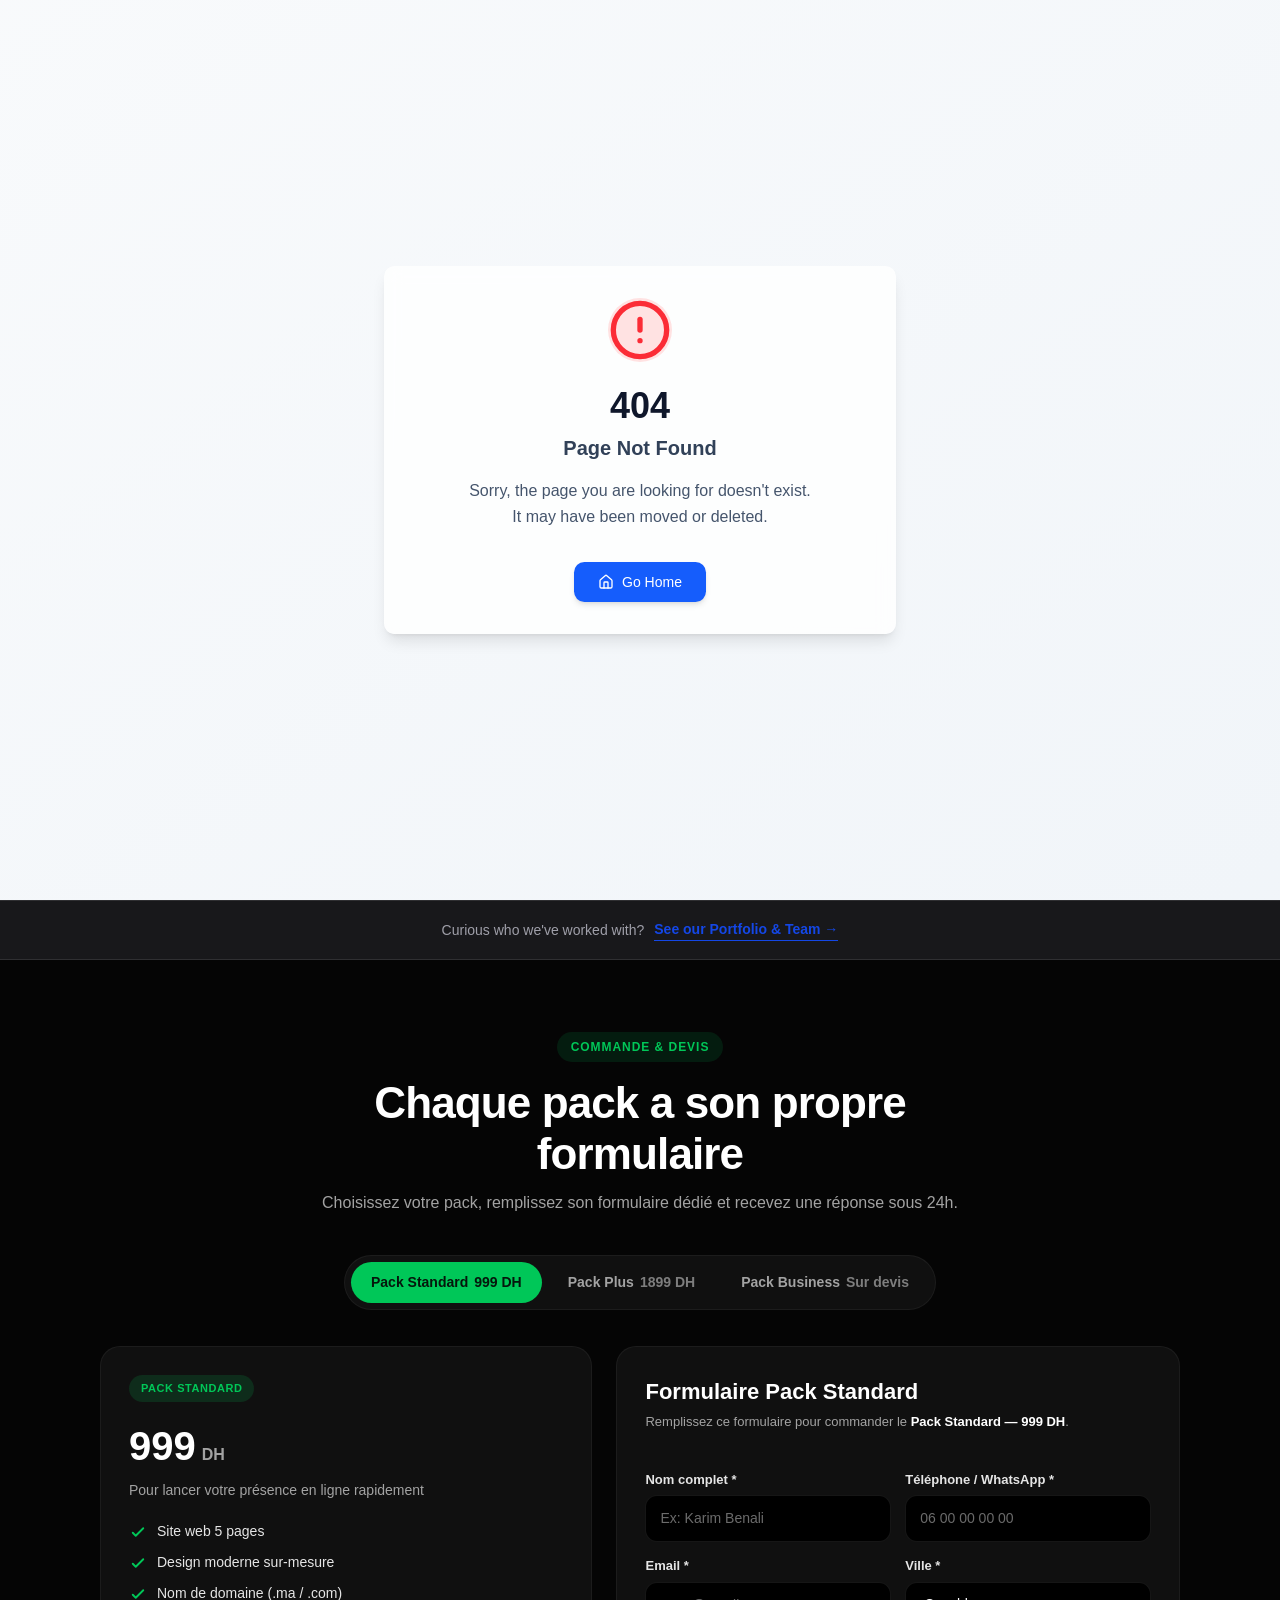
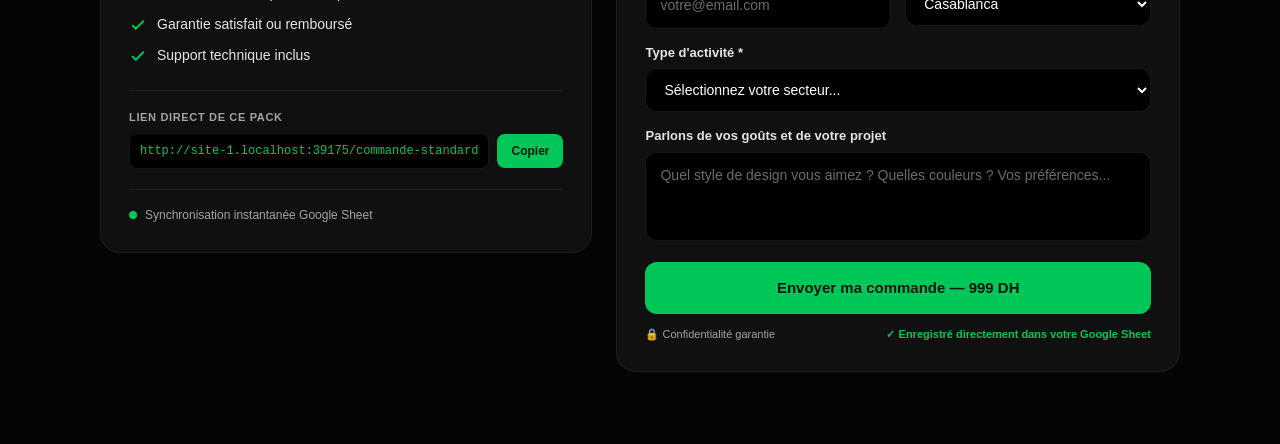
==== commit 7d709e53: "Move Portfolio & Team to standalone /portfolio page; add subtle CTA link on homepage" ====
--- a/index.html
+++ b/index.html
@@ -26,152 +26,28 @@
     <script type="module" crossorigin src="/assets/index-enjgm6hn.js"></script>
     <link rel="stylesheet" crossorigin href="/assets/index-dgyjicn0.css">
     <link rel="stylesheet" href="/assets/commande.css">
-    <link rel="stylesheet" href="/assets/gentelly-work.css">
+    <style>
+      #gw-cta-bar {
+        display: flex; align-items: center; justify-content: center;
+        gap: 10px; padding: 18px 24px;
+        background: var(--card, #101012);
+        border-top: 1px solid var(--border, rgba(255,255,255,.08));
+        border-bottom: 1px solid var(--border, rgba(255,255,255,.08));
+        font-family: var(--font-sans, sans-serif);
+      }
+      #gw-cta-bar span { color: var(--muted-foreground, #9a9791); font-size: 14px; }
+      #gw-cta-bar a {
+        color: var(--primary, #3b82f6); font-size: 14px; font-weight: 700;
+        text-decoration: none; border-bottom: 1px solid currentColor;
+      }
+      #gw-cta-bar a:hover { color: var(--foreground, #fff); }
+    </style>
+
   </head>
 
   <body>
     <div id="root"></div>
-    <section id="gentelly-work">
-      <div class="gw-inner">
-        <span class="gw-eyebrow">Our Work</span>
-        <h2>Businesses We've Worked With</h2>
-        <p class="gw-sub">A selection of brands we've helped build regional authority and drive measurable revenue growth.</p>
-
-        <div class="gw-portfolio-grid">
-        <div class="gw-card">
-          <div class="gw-card-img-wrap"><img src="https://placehold.co/800x600/17171a/9a9791?text=AD+CARE" alt="AD CARE — Advanced Dental Care" loading="lazy" referrerpolicy="no-referrer" onerror="this.onerror=null;this.src='data:image/svg+xml;utf8,%3Csvg xmlns=%22http://www.w3.org/2000/svg%22 width=%22400%22 height=%22400%22%3E%3Crect width=%22100%25%22 height=%22100%25%22 fill=%22%23161616%22/%3E%3Ctext x=%2250%25%22 y=%2250%25%22 fill=%22%233b82f6%22 font-family=%22sans-serif%22 font-size=%2224%22 text-anchor=%22middle%22 dominant-baseline=%22middle%22%3EGentelly%3C/text%3E%3C/svg%3E'" /></div>
-          <div class="gw-card-body">
-            <div class="gw-card-year">2026</div>
-            <div class="gw-card-title">AD CARE — Advanced Dental Care</div>
-            <div class="gw-card-category">Premium Dentistry · Milan</div>
-            <div class="gw-card-result">UX/UI · Digital Experience · Conversion · SEO · CRM & Automation</div>
-          </div>
-        </div>
-        <div class="gw-card">
-          <div class="gw-card-img-wrap"><img src="https://drive.google.com/thumbnail?id=1fZjy1m8aOh2PmqhVRNoqa3xJN7rvN4kx&sz=w1200" alt="THE SAVOY — Luxury Hospitality" loading="lazy" referrerpolicy="no-referrer" onerror="this.onerror=null;this.src='data:image/svg+xml;utf8,%3Csvg xmlns=%22http://www.w3.org/2000/svg%22 width=%22400%22 height=%22400%22%3E%3Crect width=%22100%25%22 height=%22100%25%22 fill=%22%23161616%22/%3E%3Ctext x=%2250%25%22 y=%2250%25%22 fill=%22%233b82f6%22 font-family=%22sans-serif%22 font-size=%2224%22 text-anchor=%22middle%22 dominant-baseline=%22middle%22%3EGentelly%3C/text%3E%3C/svg%3E'" /></div>
-          <div class="gw-card-body">
-            <div class="gw-card-year">2025</div>
-            <div class="gw-card-title">THE SAVOY — Luxury Hospitality</div>
-            <div class="gw-card-category">Luxury Hospitality · Digital Experience</div>
-            <div class="gw-card-result">UX/UI · Content · Social Strategy · Conversion · CRM · Guest Automation</div>
-          </div>
-        </div>
-        <div class="gw-card">
-          <div class="gw-card-img-wrap"><img src="https://drive.google.com/thumbnail?id=1CjN8Ij_5CdhzCQG6URtj4wXSC9aKRxpv&sz=w1200" alt="Nomad Marbella" loading="lazy" referrerpolicy="no-referrer" onerror="this.onerror=null;this.src='data:image/svg+xml;utf8,%3Csvg xmlns=%22http://www.w3.org/2000/svg%22 width=%22400%22 height=%22400%22%3E%3Crect width=%22100%25%22 height=%22100%25%22 fill=%22%23161616%22/%3E%3Ctext x=%2250%25%22 y=%2250%25%22 fill=%22%233b82f6%22 font-family=%22sans-serif%22 font-size=%2224%22 text-anchor=%22middle%22 dominant-baseline=%22middle%22%3EGentelly%3C/text%3E%3C/svg%3E'" /></div>
-          <div class="gw-card-body">
-            <div class="gw-card-year">2026</div>
-            <div class="gw-card-title">Nomad Marbella</div>
-            <div class="gw-card-category">Restaurant · Lounge · Dinner Shows</div>
-            <div class="gw-card-result">Social Growth + Campaigns for Wanderer's Nights</div>
-          </div>
-        </div>
-        <div class="gw-card">
-          <div class="gw-card-img-wrap"><img src="https://drive.google.com/thumbnail?id=1JWAhGH8W5iexK4iSLkK_eW5RaS-ylxMM&sz=w1200" alt="Boho Club Marbella" loading="lazy" referrerpolicy="no-referrer" onerror="this.onerror=null;this.src='data:image/svg+xml;utf8,%3Csvg xmlns=%22http://www.w3.org/2000/svg%22 width=%22400%22 height=%22400%22%3E%3Crect width=%22100%25%22 height=%22100%25%22 fill=%22%23161616%22/%3E%3Ctext x=%2250%25%22 y=%2250%25%22 fill=%22%233b82f6%22 font-family=%22sans-serif%22 font-size=%2224%22 text-anchor=%22middle%22 dominant-baseline=%22middle%22%3EGentelly%3C/text%3E%3C/svg%3E'" /></div>
-          <div class="gw-card-body">
-            <div class="gw-card-year">2025</div>
-            <div class="gw-card-title">Boho Club Marbella</div>
-            <div class="gw-card-category">Boutique Hotel · Michelin Chef</div>
-            <div class="gw-card-result">Brand Storytelling & Chef Diego del Río Content</div>
-          </div>
-        </div>
-        <div class="gw-card">
-          <div class="gw-card-img-wrap"><img src="https://drive.google.com/thumbnail?id=1kgHRdEJ6XZOaspn-hmMfgbQbRavtfqf3&sz=w1200" alt="NAC Club — San Pedro de Alcántara" loading="lazy" referrerpolicy="no-referrer" onerror="this.onerror=null;this.src='data:image/svg+xml;utf8,%3Csvg xmlns=%22http://www.w3.org/2000/svg%22 width=%22400%22 height=%22400%22%3E%3Crect width=%22100%25%22 height=%22100%25%22 fill=%22%23161616%22/%3E%3Ctext x=%2250%25%22 y=%2250%25%22 fill=%22%233b82f6%22 font-family=%22sans-serif%22 font-size=%2224%22 text-anchor=%22middle%22 dominant-baseline=%22middle%22%3EGentelly%3C/text%3E%3C/svg%3E'" /></div>
-          <div class="gw-card-body">
-            <div class="gw-card-year">2025</div>
-            <div class="gw-card-title">NAC Club — San Pedro de Alcántara</div>
-            <div class="gw-card-category">World's Best Padel Club · Lifestyle</div>
-            <div class="gw-card-result">Content Strategy & Commercial for 15 Blue Courts</div>
-          </div>
-        </div>
-        <div class="gw-card">
-          <div class="gw-card-img-wrap"><img src="https://drive.google.com/thumbnail?id=1VdTF92Ykar-9dTr4lS1VMj7hAD4lz8Y1&sz=w1200" alt="Soul Lounge — San Pedro" loading="lazy" referrerpolicy="no-referrer" onerror="this.onerror=null;this.src='data:image/svg+xml;utf8,%3Csvg xmlns=%22http://www.w3.org/2000/svg%22 width=%22400%22 height=%22400%22%3E%3Crect width=%22100%25%22 height=%22100%25%22 fill=%22%23161616%22/%3E%3Ctext x=%2250%25%22 y=%2250%25%22 fill=%22%233b82f6%22 font-family=%22sans-serif%22 font-size=%2224%22 text-anchor=%22middle%22 dominant-baseline=%22middle%22%3EGentelly%3C/text%3E%3C/svg%3E'" /></div>
-          <div class="gw-card-body">
-            <div class="gw-card-year">2024</div>
-            <div class="gw-card-title">Soul Lounge — San Pedro</div>
-            <div class="gw-card-category">Nightlife · DJ & Signature Cube Branding</div>
-            <div class="gw-card-result">Cube Logo Activation · Event Production & Social</div>
-          </div>
-        </div>
-        <div class="gw-card">
-          <div class="gw-card-img-wrap"><img src="https://placehold.co/800x600/17171a/9a9791?text=Weston" alt="Weston Restaurant — Rabat" loading="lazy" referrerpolicy="no-referrer" onerror="this.onerror=null;this.src='data:image/svg+xml;utf8,%3Csvg xmlns=%22http://www.w3.org/2000/svg%22 width=%22400%22 height=%22400%22%3E%3Crect width=%22100%25%22 height=%22100%25%22 fill=%22%23161616%22/%3E%3Ctext x=%2250%25%22 y=%2250%25%22 fill=%22%233b82f6%22 font-family=%22sans-serif%22 font-size=%2224%22 text-anchor=%22middle%22 dominant-baseline=%22middle%22%3EGentelly%3C/text%3E%3C/svg%3E'" /></div>
-          <div class="gw-card-body">
-            <div class="gw-card-year">2025</div>
-            <div class="gw-card-title">Weston Restaurant — Rabat</div>
-            <div class="gw-card-category">Jazz Club & Bistrot · Label Gallery</div>
-            <div class="gw-card-result">Launch Campaign · +280% Social & Reservations</div>
-          </div>
-        </div>
-        <div class="gw-card">
-          <div class="gw-card-img-wrap"><img src="https://placehold.co/800x600/17171a/9a9791?text=Nour+Al+Ghofran" alt="Nour Al Ghofran — Groupe Echennah" loading="lazy" referrerpolicy="no-referrer" onerror="this.onerror=null;this.src='data:image/svg+xml;utf8,%3Csvg xmlns=%22http://www.w3.org/2000/svg%22 width=%22400%22 height=%22400%22%3E%3Crect width=%22100%25%22 height=%22100%25%22 fill=%22%23161616%22/%3E%3Ctext x=%2250%25%22 y=%2250%25%22 fill=%22%233b82f6%22 font-family=%22sans-serif%22 font-size=%2224%22 text-anchor=%22middle%22 dominant-baseline=%22middle%22%3EGentelly%3C/text%3E%3C/svg%3E'" /></div>
-          <div class="gw-card-body">
-            <div class="gw-card-year">2026</div>
-            <div class="gw-card-title">Nour Al Ghofran — Groupe Echennah</div>
-            <div class="gw-card-category">Real Estate · Kenitra</div>
-            <div class="gw-card-result">Real Estate Marketing · Leads & 3D Campaigns</div>
-          </div>
-        </div>
-        </div>
-
-        <div class="gw-section-label" style="margin-top:64px;">Our Team</div>
-        <div class="gw-team-grid">
-        <div class="gw-team-card">
-          <div class="gw-team-photo-wrap"><img src="https://drive.google.com/thumbnail?id=1ZqdxSysmRbHSYN3exCYmg8ISC1XQk25S&sz=w800" alt="Aymane Guenich" loading="lazy" referrerpolicy="no-referrer" onerror="this.onerror=null;this.src='data:image/svg+xml;utf8,%3Csvg xmlns=%22http://www.w3.org/2000/svg%22 width=%22400%22 height=%22400%22%3E%3Crect width=%22100%25%22 height=%22100%25%22 fill=%22%23161616%22/%3E%3Ctext x=%2250%25%22 y=%2250%25%22 fill=%22%233b82f6%22 font-family=%22sans-serif%22 font-size=%2224%22 text-anchor=%22middle%22 dominant-baseline=%22middle%22%3EGentelly%3C/text%3E%3C/svg%3E'" /></div>
-          <div class="gw-team-name">Aymane Guenich</div>
-          <div class="gw-team-role">Founder, Developer, Marketer & Automation Strategist</div>
-        </div>
-        <div class="gw-team-card">
-          <div class="gw-team-photo-wrap"><img src="https://drive.google.com/thumbnail?id=17CrGfhl3wnrGe_aqXrIhiZXzLXm7-Zu7&sz=w800" alt="Salma Salimi" loading="lazy" referrerpolicy="no-referrer" onerror="this.onerror=null;this.src='data:image/svg+xml;utf8,%3Csvg xmlns=%22http://www.w3.org/2000/svg%22 width=%22400%22 height=%22400%22%3E%3Crect width=%22100%25%22 height=%22100%25%22 fill=%22%23161616%22/%3E%3Ctext x=%2250%25%22 y=%2250%25%22 fill=%22%233b82f6%22 font-family=%22sans-serif%22 font-size=%2224%22 text-anchor=%22middle%22 dominant-baseline=%22middle%22%3EGentelly%3C/text%3E%3C/svg%3E'" /></div>
-          <div class="gw-team-name">Salma Salimi</div>
-          <div class="gw-team-role">Co-Founder, Social Media Manager & Marketing Strategist</div>
-        </div>
-        <div class="gw-team-card">
-          <div class="gw-team-photo-wrap"><img src="https://drive.google.com/thumbnail?id=1OGlFKLkbQq_BfIafsMULafPZJY7b3_Wf&sz=w800" alt="Mohammed Belhouari" loading="lazy" referrerpolicy="no-referrer" onerror="this.onerror=null;this.src='data:image/svg+xml;utf8,%3Csvg xmlns=%22http://www.w3.org/2000/svg%22 width=%22400%22 height=%22400%22%3E%3Crect width=%22100%25%22 height=%22100%25%22 fill=%22%23161616%22/%3E%3Ctext x=%2250%25%22 y=%2250%25%22 fill=%22%233b82f6%22 font-family=%22sans-serif%22 font-size=%2224%22 text-anchor=%22middle%22 dominant-baseline=%22middle%22%3EGentelly%3C/text%3E%3C/svg%3E'" /></div>
-          <div class="gw-team-name">Mohammed Belhouari</div>
-          <div class="gw-team-role">Senior Videographer, Photographer & Graphic Designer</div>
-        </div>
-        <div class="gw-team-card">
-          <div class="gw-team-photo-wrap"><img src="https://drive.google.com/thumbnail?id=1YOeXA82PTKfOPW55vSJMmovX13QFgyyw&sz=w800" alt="Mouhamed Elkarmousy" loading="lazy" referrerpolicy="no-referrer" onerror="this.onerror=null;this.src='data:image/svg+xml;utf8,%3Csvg xmlns=%22http://www.w3.org/2000/svg%22 width=%22400%22 height=%22400%22%3E%3Crect width=%22100%25%22 height=%22100%25%22 fill=%22%23161616%22/%3E%3Ctext x=%2250%25%22 y=%2250%25%22 fill=%22%233b82f6%22 font-family=%22sans-serif%22 font-size=%2224%22 text-anchor=%22middle%22 dominant-baseline=%22middle%22%3EGentelly%3C/text%3E%3C/svg%3E'" /></div>
-          <div class="gw-team-name">Mouhamed Elkarmousy</div>
-          <div class="gw-team-role">Director, Editor & Audiovisual Producer</div>
-        </div>
-        <div class="gw-team-card">
-          <div class="gw-team-photo-wrap"><img src="https://drive.google.com/thumbnail?id=19xtE_ZA0ZI6GyijP-SUK4uhaRGng99yt&sz=w800" alt="Khalil Guenich" loading="lazy" referrerpolicy="no-referrer" onerror="this.onerror=null;this.src='data:image/svg+xml;utf8,%3Csvg xmlns=%22http://www.w3.org/2000/svg%22 width=%22400%22 height=%22400%22%3E%3Crect width=%22100%25%22 height=%22100%25%22 fill=%22%23161616%22/%3E%3Ctext x=%2250%25%22 y=%2250%25%22 fill=%22%233b82f6%22 font-family=%22sans-serif%22 font-size=%2224%22 text-anchor=%22middle%22 dominant-baseline=%22middle%22%3EGentelly%3C/text%3E%3C/svg%3E'" /></div>
-          <div class="gw-team-name">Khalil Guenich</div>
-          <div class="gw-team-role">Artist, Singer & Audio Producer</div>
-        </div>
-        <div class="gw-team-card">
-          <div class="gw-team-photo-wrap"><img src="https://drive.google.com/thumbnail?id=1Dz7w-0aQg6C4DswASRM9kwWO6P1y45NN&sz=w800" alt="Anas Elouafi" loading="lazy" referrerpolicy="no-referrer" onerror="this.onerror=null;this.src='data:image/svg+xml;utf8,%3Csvg xmlns=%22http://www.w3.org/2000/svg%22 width=%22400%22 height=%22400%22%3E%3Crect width=%22100%25%22 height=%22100%25%22 fill=%22%23161616%22/%3E%3Ctext x=%2250%25%22 y=%2250%25%22 fill=%22%233b82f6%22 font-family=%22sans-serif%22 font-size=%2224%22 text-anchor=%22middle%22 dominant-baseline=%22middle%22%3EGentelly%3C/text%3E%3C/svg%3E'" /></div>
-          <div class="gw-team-name">Anas Elouafi</div>
-          <div class="gw-team-role">Music Producer & Songwriter</div>
-        </div>
-        <div class="gw-team-card">
-          <div class="gw-team-photo-wrap"><img src="https://drive.google.com/thumbnail?id=1yRqcjUm1QiSTibhinNhVramIWDsC6BV1&sz=w800" alt="Saad El Abbasi" loading="lazy" referrerpolicy="no-referrer" onerror="this.onerror=null;this.src='data:image/svg+xml;utf8,%3Csvg xmlns=%22http://www.w3.org/2000/svg%22 width=%22400%22 height=%22400%22%3E%3Crect width=%22100%25%22 height=%22100%25%22 fill=%22%23161616%22/%3E%3Ctext x=%2250%25%22 y=%2250%25%22 fill=%22%233b82f6%22 font-family=%22sans-serif%22 font-size=%2224%22 text-anchor=%22middle%22 dominant-baseline=%22middle%22%3EGentelly%3C/text%3E%3C/svg%3E'" /></div>
-          <div class="gw-team-name">Saad El Abbasi</div>
-          <div class="gw-team-role">Business Management & International PR</div>
-        </div>
-        <div class="gw-team-card">
-          <div class="gw-team-photo-wrap"><img src="https://images.pexels.com/photos/22064148/pexels-photo-22064148.jpeg?auto=compress&cs=tinysrgb&fit=crop&h=1200&w=800" alt="Elvis Gideon" loading="lazy" referrerpolicy="no-referrer" onerror="this.onerror=null;this.src='data:image/svg+xml;utf8,%3Csvg xmlns=%22http://www.w3.org/2000/svg%22 width=%22400%22 height=%22400%22%3E%3Crect width=%22100%25%22 height=%22100%25%22 fill=%22%23161616%22/%3E%3Ctext x=%2250%25%22 y=%2250%25%22 fill=%22%233b82f6%22 font-family=%22sans-serif%22 font-size=%2224%22 text-anchor=%22middle%22 dominant-baseline=%22middle%22%3EGentelly%3C/text%3E%3C/svg%3E'" /></div>
-          <div class="gw-team-name">Elvis Gideon</div>
-          <div class="gw-team-role">SEO & Performance Marketing Specialist</div>
-        </div>
-        <div class="gw-team-card">
-          <div class="gw-team-photo-wrap"><img src="https://drive.google.com/thumbnail?id=1Dzo781WVeYrF6DpRoRH0vcC-zDrGRxyf&sz=w800" alt="Souhail Filali" loading="lazy" referrerpolicy="no-referrer" onerror="this.onerror=null;this.src='data:image/svg+xml;utf8,%3Csvg xmlns=%22http://www.w3.org/2000/svg%22 width=%22400%22 height=%22400%22%3E%3Crect width=%22100%25%22 height=%22100%25%22 fill=%22%23161616%22/%3E%3Ctext x=%2250%25%22 y=%2250%25%22 fill=%22%233b82f6%22 font-family=%22sans-serif%22 font-size=%2224%22 text-anchor=%22middle%22 dominant-baseline=%22middle%22%3EGentelly%3C/text%3E%3C/svg%3E'" /></div>
-          <div class="gw-team-name">Souhail Filali</div>
-          <div class="gw-team-role">Visual Storyteller & Creative Content Strategist</div>
-        </div>
-        <div class="gw-team-card">
-          <div class="gw-team-photo-wrap"><img src="https://images.pexels.com/photos/13773308/pexels-photo-13773308.jpeg?auto=compress&cs=tinysrgb&fit=crop&h=1200&w=800" alt="Ismael" loading="lazy" referrerpolicy="no-referrer" onerror="this.onerror=null;this.src='data:image/svg+xml;utf8,%3Csvg xmlns=%22http://www.w3.org/2000/svg%22 width=%22400%22 height=%22400%22%3E%3Crect width=%22100%25%22 height=%22100%25%22 fill=%22%23161616%22/%3E%3Ctext x=%2250%25%22 y=%2250%25%22 fill=%22%233b82f6%22 font-family=%22sans-serif%22 font-size=%2224%22 text-anchor=%22middle%22 dominant-baseline=%22middle%22%3EGentelly%3C/text%3E%3C/svg%3E'" /></div>
-          <div class="gw-team-name">Ismael</div>
-          <div class="gw-team-role">Commercial, Business Development & Client Success Manager</div>
-        </div>
-        <div class="gw-team-card">
-          <div class="gw-team-photo-wrap"><img src="https://i.postimg.cc/Y4087yTw/Chat-GPT-Image-Sep-14-2026-10-22-29-PM.png" alt="Youssef" loading="lazy" referrerpolicy="no-referrer" onerror="this.onerror=null;this.src='data:image/svg+xml;utf8,%3Csvg xmlns=%22http://www.w3.org/2000/svg%22 width=%22400%22 height=%22400%22%3E%3Crect width=%22100%25%22 height=%22100%25%22 fill=%22%23161616%22/%3E%3Ctext x=%2250%25%22 y=%2250%25%22 fill=%22%233b82f6%22 font-family=%22sans-serif%22 font-size=%2224%22 text-anchor=%22middle%22 dominant-baseline=%22middle%22%3EGentelly%3C/text%3E%3C/svg%3E'" /></div>
-          <div class="gw-team-name">Youssef</div>
-          <div class="gw-team-role">Web Developer, UI/UX Designer & Conversion Specialist</div>
-        </div>
-        </div>
-      </div>
-    </section>
+    <div id="gw-cta-bar"><span>Curious who we've worked with?</span> <a href="/portfolio">See our Portfolio &amp; Team &rarr;</a></div>
     <section id="commande"></section>
     <script src="/assets/commande.js"></script>
   </body>
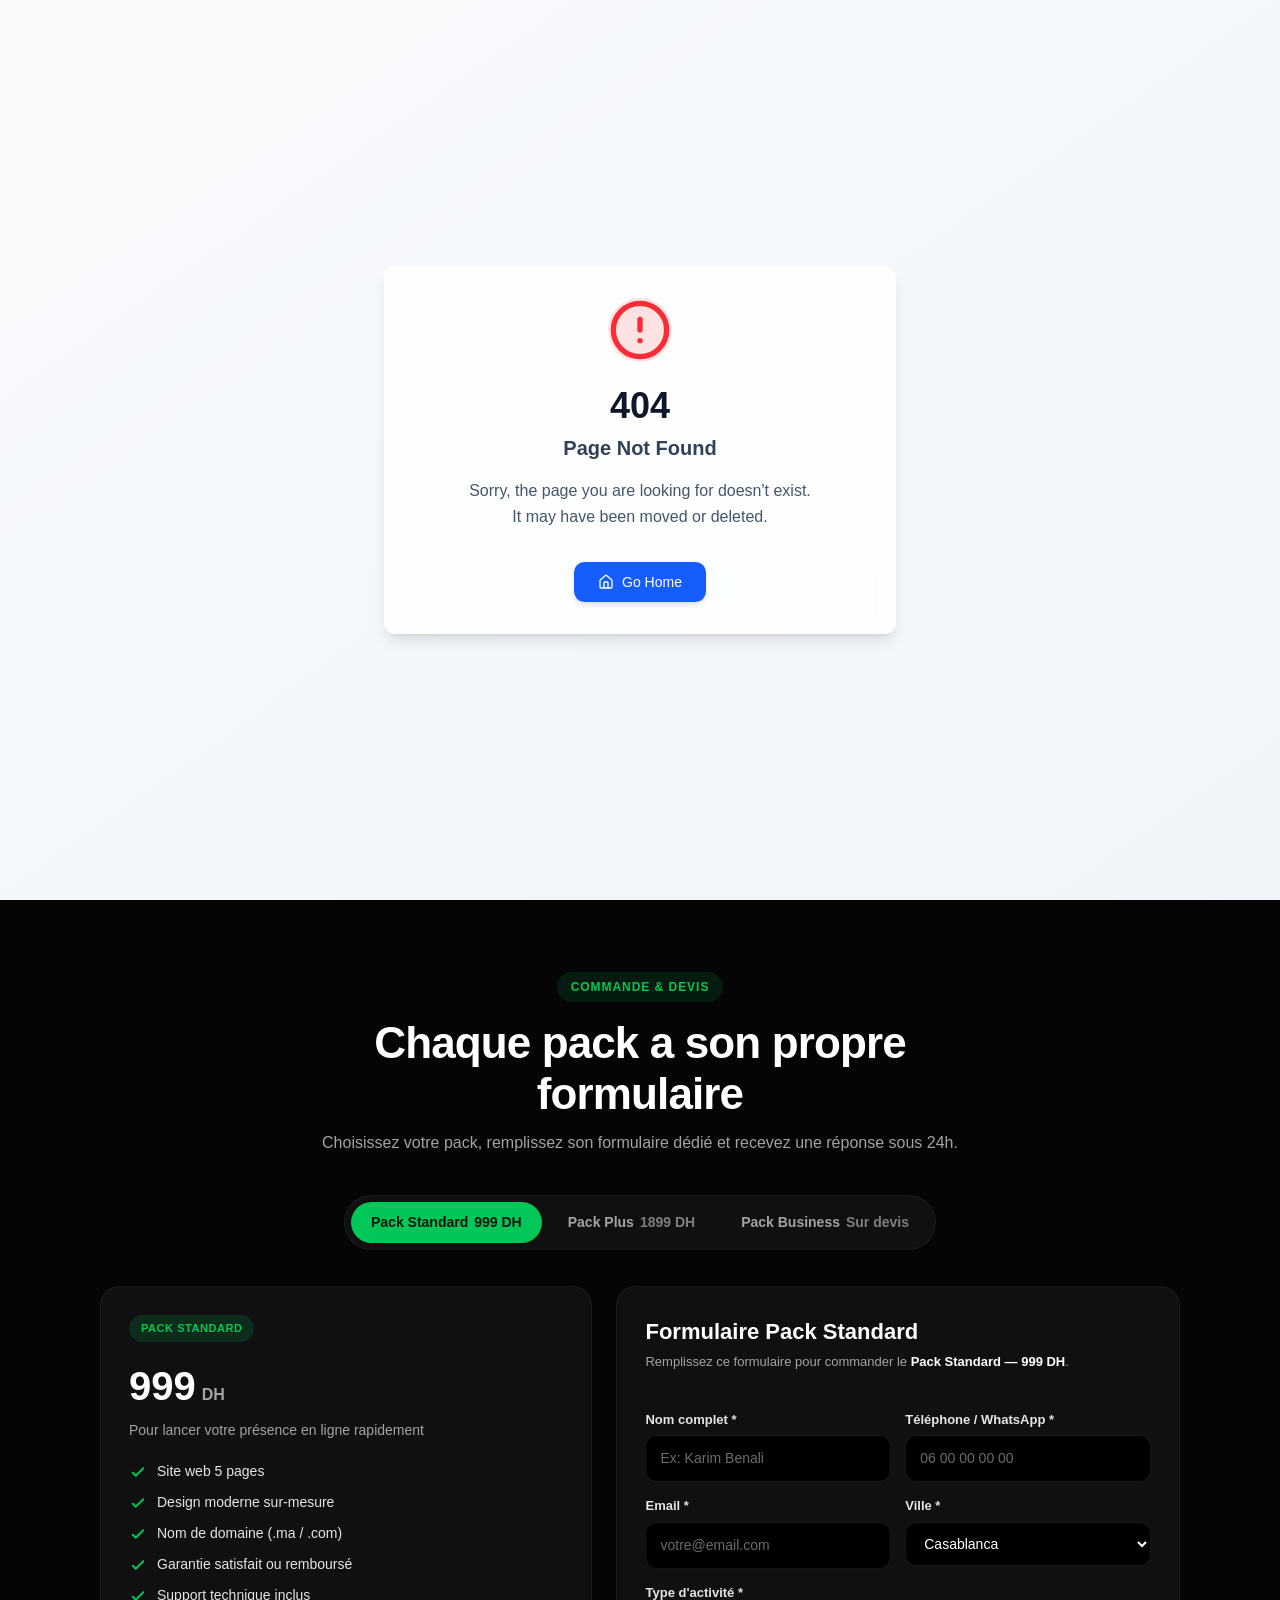
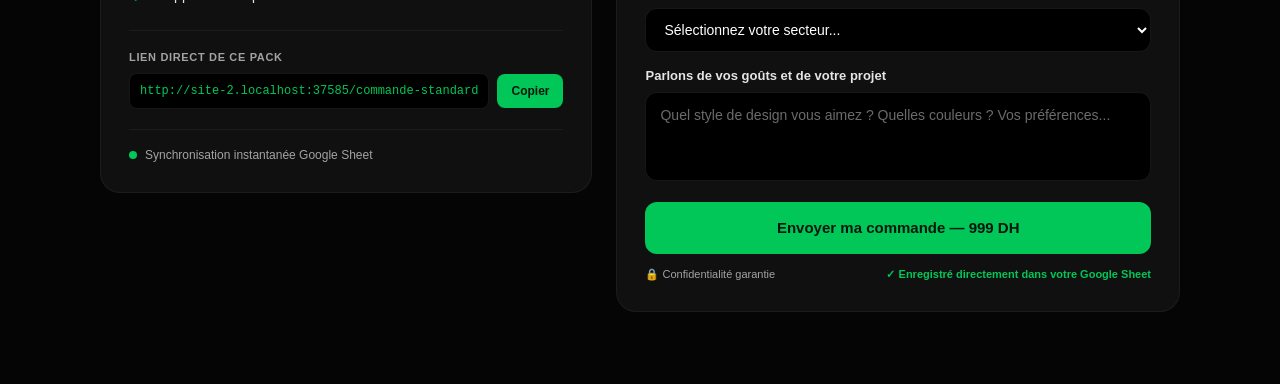
==== commit 18486027: "Add Portfolio link to real navbar + footer nav (desktop & mobile); remove temp CTA banner; keep home" ====
--- a/index.html
+++ b/index.html
@@ -26,28 +26,11 @@
     <script type="module" crossorigin src="/assets/index-enjgm6hn.js"></script>
     <link rel="stylesheet" crossorigin href="/assets/index-dgyjicn0.css">
     <link rel="stylesheet" href="/assets/commande.css">
-    <style>
-      #gw-cta-bar {
-        display: flex; align-items: center; justify-content: center;
-        gap: 10px; padding: 18px 24px;
-        background: var(--card, #101012);
-        border-top: 1px solid var(--border, rgba(255,255,255,.08));
-        border-bottom: 1px solid var(--border, rgba(255,255,255,.08));
-        font-family: var(--font-sans, sans-serif);
-      }
-      #gw-cta-bar span { color: var(--muted-foreground, #9a9791); font-size: 14px; }
-      #gw-cta-bar a {
-        color: var(--primary, #3b82f6); font-size: 14px; font-weight: 700;
-        text-decoration: none; border-bottom: 1px solid currentColor;
-      }
-      #gw-cta-bar a:hover { color: var(--foreground, #fff); }
-    </style>
 
   </head>
 
   <body>
     <div id="root"></div>
-    <div id="gw-cta-bar"><span>Curious who we've worked with?</span> <a href="/portfolio">See our Portfolio &amp; Team &rarr;</a></div>
     <section id="commande"></section>
     <script src="/assets/commande.js"></script>
   </body>
